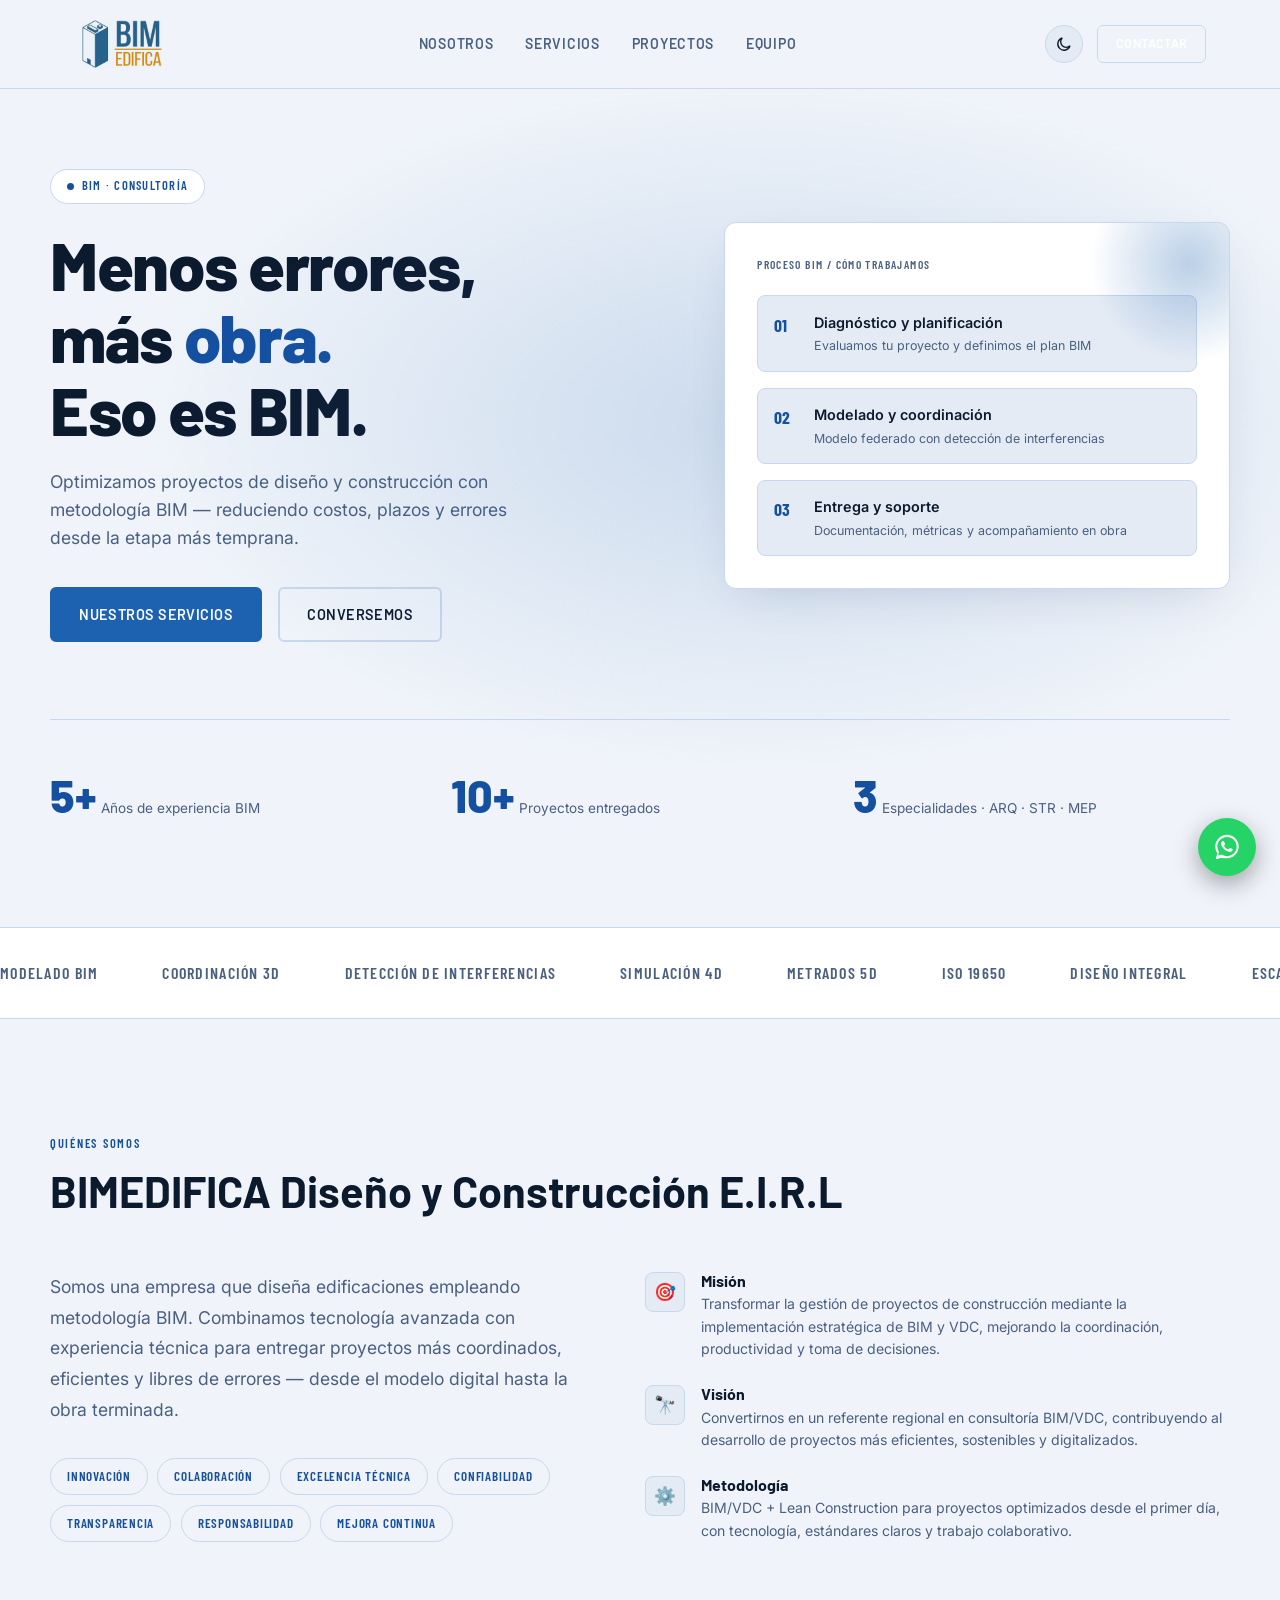
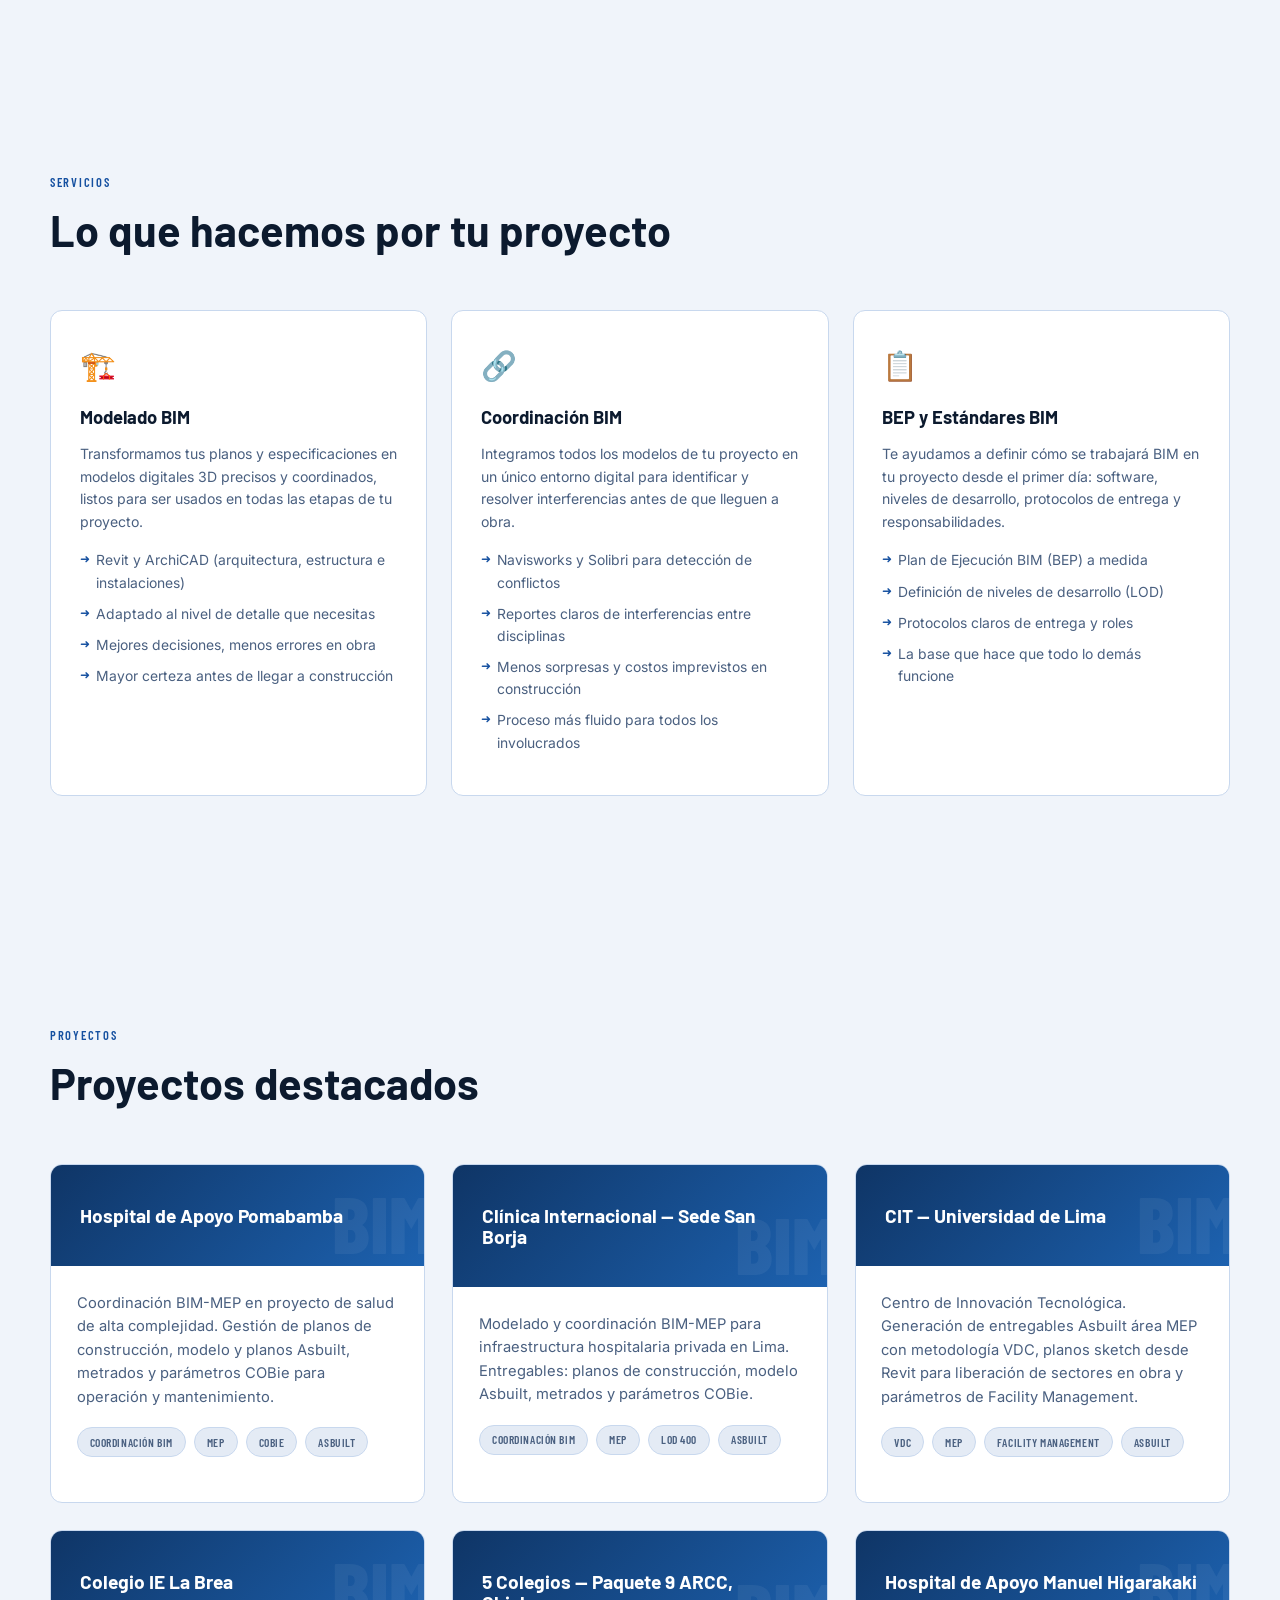
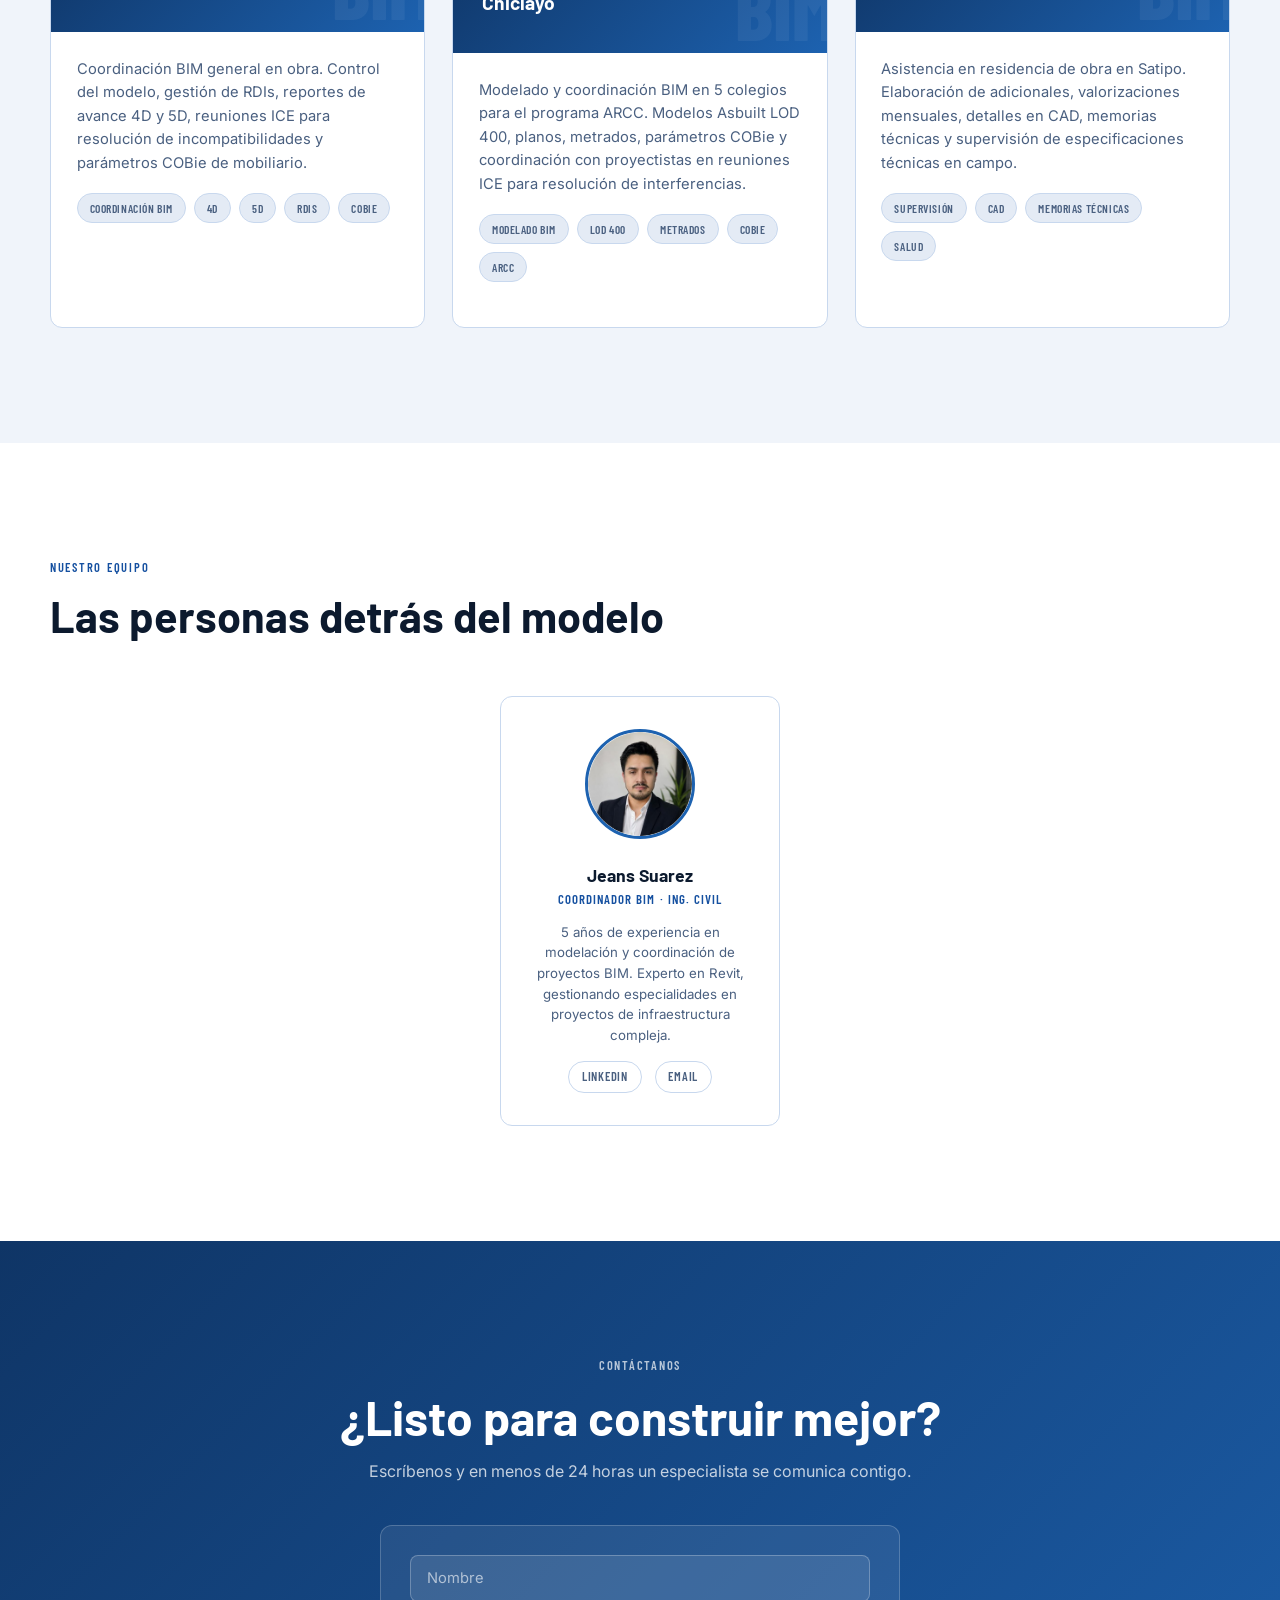
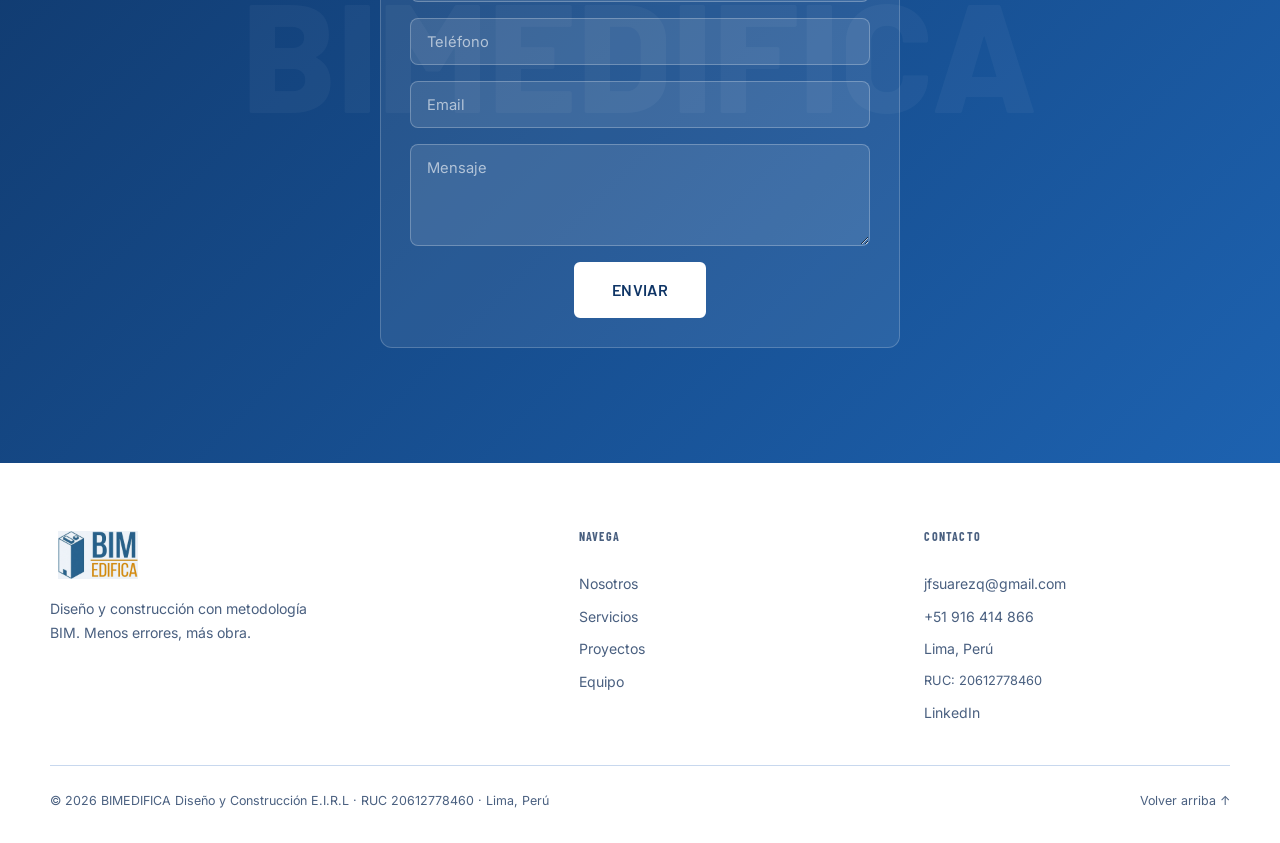
==== index.html @ 24ff5762 "Agregar favicon usando el logo de BIMEDIFICA" ====
<!DOCTYPE html>
<html lang="es" data-theme="dark">
<head>
<meta charset="UTF-8">
<meta name="viewport" content="width=device-width, initial-scale=1.0">
<title>BIMEDIFICA</title>
<meta name="description" content="Menos errores, más obra. Eso es BIM. Consultoría y construcción con metodología BIM en Perú.">
<link rel="icon" type="image/png" href="images/img1.png"><link rel="preconnect" href="https://fonts.googleapis.com">
<link rel="preconnect" href="https://fonts.gstatic.com" crossorigin>
<link href="https://fonts.googleapis.com/css2?family=Barlow:wght@400;500;600;700;800&family=Barlow+Condensed:wght@400;600;700&family=Inter:wght@400;500&display=swap" rel="stylesheet">
<link rel="stylesheet" href="css/styles.css">
</head>
<body>

<!-- NAV -->
<header class="nav" id="top">
  <div class="nav__inner">
    <a href="#top" class="nav__logo">
      <img class="logo-dark"  src="images/img1.png"  alt="BIMEDIFICA">
      <img class="logo-light" src="images/img2.png" alt="BIMEDIFICA">
    </a>
    <nav class="nav__links" id="navLinks">
      <a href="#sobre-nosotros">Nosotros</a>
      <a href="#servicios">Servicios</a>
      <a href="#proyectos">Proyectos</a>
      <a href="#equipo">Equipo</a>
    </nav>
    <div class="nav__actions">
      <button class="theme-toggle" id="themeToggle" aria-label="Cambiar tema">
        <svg class="icon icon-sun" viewBox="0 0 24 24" fill="none" stroke="currentColor" stroke-width="1.8"><circle cx="12" cy="12" r="4.2"/><path d="M12 2.5v2.4M12 19.1v2.4M4.2 4.2l1.7 1.7M18.1 18.1l1.7 1.7M2.5 12h2.4M19.1 12h2.4M4.2 19.8l1.7-1.7M18.1 5.9l1.7-1.7"/></svg>
        <svg class="icon icon-moon" viewBox="0 0 24 24" fill="none" stroke="currentColor" stroke-width="1.8"><path d="M20 14.3A8.3 8.3 0 1 1 9.7 4a6.6 6.6 0 0 0 10.3 10.3Z"/></svg>
      </button>
      <a href="#contacto" class="btn btn--primary btn--small">Contactar</a>
      <button class="nav__burger" id="navBurger" aria-label="Abrir menú" aria-expanded="false">
        <span></span><span></span><span></span>
      </button>
    </div>
  </div>
</header>

<main>

<!-- HERO -->
<section class="hero">
  <div class="hero__inner">
    <div class="hero__text">
      <div class="hero__badge">BIM · Consultoría</div>
      <h1 class="hero__headline">Menos errores,<br>más <em>obra.</em><br>Eso es BIM.</h1>
      <p class="hero__sub">Optimizamos proyectos de diseño y construcción con metodología BIM — reduciendo costos, plazos y errores desde la etapa más temprana.</p>
      <div class="hero__cta">
        <a href="#servicios" class="btn btn--primary">Nuestros servicios</a>
        <a href="#contacto" class="btn btn--ghost">Conversemos</a>
      </div>
    </div>

    <div class="hero__card">
      <p class="hero__card-label">Proceso BIM / Cómo trabajamos</p>
      <div class="bim-steps">
        <div class="bim-step">
          <span class="bim-step__num">01</span>
          <div class="bim-step__text">
            <h4>Diagnóstico y planificación</h4>
            <p>Evaluamos tu proyecto y definimos el plan BIM</p>
          </div>
        </div>
        <div class="bim-step">
          <span class="bim-step__num">02</span>
          <div class="bim-step__text">
            <h4>Modelado y coordinación</h4>
            <p>Modelo federado con detección de interferencias</p>
          </div>
        </div>
        <div class="bim-step">
          <span class="bim-step__num">03</span>
          <div class="bim-step__text">
            <h4>Entrega y soporte</h4>
            <p>Documentación, métricas y acompañamiento en obra</p>
          </div>
        </div>
      </div>
    </div>
  </div>

  <!-- STATS — EDITA con datos reales (7a, 7b, 7c) -->
  <div class="stats">
    <div class="stat">
      <span class="stat__num">5+</span>
      <span class="stat__label">Años de experiencia BIM</span>
    </div>
    <div class="stat">
      <span class="stat__num">10+</span>
      <span class="stat__label">Proyectos entregados</span>
    </div>
    <div class="stat">
      <span class="stat__num">3</span>
      <span class="stat__label">Especialidades · ARQ · STR · MEP</span>
    </div>
  </div>
</section>

<!-- STRIP -->
<div class="strip">
  <div class="strip__row">
    <span>Modelado BIM</span><span>Coordinación 3D</span><span>Detección de Interferencias</span>
    <span>Simulación 4D</span><span>Metrados 5D</span><span>ISO 19650</span>
    <span>Diseño Integral</span><span>Escaneo Láser</span>
    <span>Modelado BIM</span><span>Coordinación 3D</span><span>Detección de Interferencias</span>
    <span>Simulación 4D</span><span>Metrados 5D</span><span>ISO 19650</span>
    <span>Diseño Integral</span><span>Escaneo Láser</span>
  </div>
</div>

<!-- SOBRE NOSOTROS -->
<section class="about" id="sobre-nosotros">
  <div class="section-head" style="max-width:var(--container);margin-inline:auto;">
    <p class="eyebrow">Quiénes somos</p>
    <!-- EDITA con 1d, 1e, 1f, 1g cuando los tengas -->
    <h2>BIMEDIFICA Diseño y Construcción E.I.R.L</h2>
  </div>
  <div class="about__grid">
    <div>
      <p class="about__bio">
        Somos una empresa que diseña edificaciones empleando metodología BIM. Combinamos
        tecnología avanzada con experiencia técnica para entregar proyectos más coordinados,
        eficientes y libres de errores — desde el modelo digital hasta la obra terminada.
      </p>
      <div class="about__values">
        <span class="value-pill">Innovación</span>
        <span class="value-pill">Colaboración</span>
        <span class="value-pill">Excelencia técnica</span>
        <span class="value-pill">Confiabilidad</span>
        <span class="value-pill">Transparencia</span>
        <span class="value-pill">Responsabilidad</span>
        <span class="value-pill">Mejora continua</span>
      </div>
    </div>
    <div class="about__pillars">
      <div class="pillar">
        <span class="pillar__icon">🎯</span>
        <div>
          <h3>Misión</h3>
          <p>Transformar la gestión de proyectos de construcción mediante la implementación estratégica de BIM y VDC, mejorando la coordinación, productividad y toma de decisiones.</p>
        </div>
      </div>
      <div class="pillar">
        <span class="pillar__icon">🔭</span>
        <div>
          <h3>Visión</h3>
          <p>Convertirnos en un referente regional en consultoría BIM/VDC, contribuyendo al desarrollo de proyectos más eficientes, sostenibles y digitalizados.</p>
        </div>
      </div>
      <div class="pillar">
        <span class="pillar__icon">⚙️</span>
        <div>
          <h3>Metodología</h3>
          <p>BIM/VDC + Lean Construction para proyectos optimizados desde el primer día, con tecnología, estándares claros y trabajo colaborativo.</p>
        </div>
      </div>
    </div>
  </div>
</section>

<!-- SERVICIOS -->
<section class="services" id="servicios">
  <div class="section-head" style="max-width:var(--container);margin-inline:auto;">
    <p class="eyebrow">Servicios</p>
    <h2>Lo que hacemos por tu proyecto</h2>
  </div>
  <div class="services__grid">
    <article class="service-card">
      <span class="service-card__icon">🏗️</span>
      <h3>Modelado BIM</h3>
      <p style="font-size:.88rem;color:var(--text-muted);margin-bottom:1rem;">Transformamos tus planos y especificaciones en modelos digitales 3D precisos y coordinados, listos para ser usados en todas las etapas de tu proyecto.</p>
      <ul>
        <li>Revit y ArchiCAD (arquitectura, estructura e instalaciones)</li>
        <li>Adaptado al nivel de detalle que necesitas</li>
        <li>Mejores decisiones, menos errores en obra</li>
        <li>Mayor certeza antes de llegar a construcción</li>
      </ul>
    </article>
    <article class="service-card">
      <span class="service-card__icon">🔗</span>
      <h3>Coordinación BIM</h3>
      <p style="font-size:.88rem;color:var(--text-muted);margin-bottom:1rem;">Integramos todos los modelos de tu proyecto en un único entorno digital para identificar y resolver interferencias antes de que lleguen a obra.</p>
      <ul>
        <li>Navisworks y Solibri para detección de conflictos</li>
        <li>Reportes claros de interferencias entre disciplinas</li>
        <li>Menos sorpresas y costos imprevistos en construcción</li>
        <li>Proceso más fluido para todos los involucrados</li>
      </ul>
    </article>
    <article class="service-card">
      <span class="service-card__icon">📋</span>
      <h3>BEP y Estándares BIM</h3>
      <p style="font-size:.88rem;color:var(--text-muted);margin-bottom:1rem;">Te ayudamos a definir cómo se trabajará BIM en tu proyecto desde el primer día: software, niveles de desarrollo, protocolos de entrega y responsabilidades.</p>
      <ul>
        <li>Plan de Ejecución BIM (BEP) a medida</li>
        <li>Definición de niveles de desarrollo (LOD)</li>
        <li>Protocolos claros de entrega y roles</li>
        <li>La base que hace que todo lo demás funcione</li>
      </ul>
    </article>
  </div>
</section>

<!-- PROYECTOS -->
<section class="projects" id="proyectos">
  <div class="section-head" style="max-width:var(--container);margin-inline:auto;">
    <p class="eyebrow">Proyectos</p>
    <h2>Proyectos destacados</h2>
  </div>
  <div class="projects__grid">

    <article class="project-card">
      <div class="project-card__header">
        <h3>Hospital de Apoyo Pomabamba</h3>
      </div>
      <div class="project-card__body">
        <p>Coordinación BIM-MEP en proyecto de salud de alta complejidad. Gestión de planos de construcción, modelo y planos Asbuilt, metrados y parámetros COBie para operación y mantenimiento.</p>
        <div class="tags"><span>Coordinación BIM</span><span>MEP</span><span>COBie</span><span>Asbuilt</span></div>
      </div>
    </article>

    <article class="project-card">
      <div class="project-card__header">
        <h3>Clínica Internacional — Sede San Borja</h3>
      </div>
      <div class="project-card__body">
        <p>Modelado y coordinación BIM-MEP para infraestructura hospitalaria privada en Lima. Entregables: planos de construcción, modelo Asbuilt, metrados y parámetros COBie.</p>
        <div class="tags"><span>Coordinación BIM</span><span>MEP</span><span>LOD 400</span><span>Asbuilt</span></div>
      </div>
    </article>

    <article class="project-card">
      <div class="project-card__header">
        <h3>CIT — Universidad de Lima</h3>
      </div>
      <div class="project-card__body">
        <p>Centro de Innovación Tecnológica. Generación de entregables Asbuilt área MEP con metodología VDC, planos sketch desde Revit para liberación de sectores en obra y parámetros de Facility Management.</p>
        <div class="tags"><span>VDC</span><span>MEP</span><span>Facility Management</span><span>Asbuilt</span></div>
      </div>
    </article>

    <article class="project-card">
      <div class="project-card__header">
        <h3>Colegio IE La Brea</h3>
      </div>
      <div class="project-card__body">
        <p>Coordinación BIM general en obra. Control del modelo, gestión de RDIs, reportes de avance 4D y 5D, reuniones ICE para resolución de incompatibilidades y parámetros COBie de mobiliario.</p>
        <div class="tags"><span>Coordinación BIM</span><span>4D</span><span>5D</span><span>RDIs</span><span>COBie</span></div>
      </div>
    </article>

    <article class="project-card">
      <div class="project-card__header">
        <h3>5 Colegios — Paquete 9 ARCC, Chiclayo</h3>
      </div>
      <div class="project-card__body">
        <p>Modelado y coordinación BIM en 5 colegios para el programa ARCC. Modelos Asbuilt LOD 400, planos, metrados, parámetros COBie y coordinación con proyectistas en reuniones ICE para resolución de interferencias.</p>
        <div class="tags"><span>Modelado BIM</span><span>LOD 400</span><span>Metrados</span><span>COBie</span><span>ARCC</span></div>
      </div>
    </article>

    <article class="project-card">
      <div class="project-card__header">
        <h3>Hospital de Apoyo Manuel Higarakaki</h3>
      </div>
      <div class="project-card__body">
        <p>Asistencia en residencia de obra en Satipo. Elaboración de adicionales, valorizaciones mensuales, detalles en CAD, memorias técnicas y supervisión de especificaciones técnicas en campo.</p>
        <div class="tags"><span>Supervisión</span><span>CAD</span><span>Memorias Técnicas</span><span>Salud</span></div>
      </div>
    </article>

  </div>
</section>


<!-- EQUIPO -->
<section class="team" id="equipo" style="background:var(--surface);">
  <div class="section-head" style="max-width:var(--container);margin-inline:auto;">
    <p class="eyebrow">Nuestro Equipo</p>
    <h2>Las personas detrás del modelo</h2>
  </div>
  <div class="team__grid">
    <div class="team-card">
      <img class="team-card__photo" src="images/img3.png" alt="Jeans Suarez">
      <h3>Jeans Suarez</h3>
      <p class="team-card__role">Coordinador BIM · Ing. Civil</p>
      <p class="team-card__bio">5 años de experiencia en modelación y coordinación de proyectos BIM. Experto en Revit, gestionando especialidades en proyectos de infraestructura compleja.</p>
      <div class="team-card__links">
        <a href="https://www.linkedin.com/in/jeans-suarez/" target="_blank" rel="noopener">LinkedIn</a>
        <a href="mailto:jfsuarezq@gmail.com">Email</a>
      </div>
    </div>
  </div>
</section>



<!-- CTA / CONTACTO -->
<section class="cta" id="contacto">
  <div class="cta__inner">
    <p class="eyebrow" style="color:rgba(255,255,255,.7)">Contáctanos</p>
    <h2>¿Listo para construir mejor?</h2>
    <p class="cta__text">Escríbenos y en menos de 24 horas un especialista se comunica contigo.</p>
    <div class="cta__grid">
      <form class="cta__form" action="https://formsubmit.co/jfsuarezq@gmail.com" method="POST">
        <input type="hidden" name="_subject" value="Nuevo contacto desde BIMEDIFICA">
        <input type="hidden" name="_template" value="table">
        <input type="hidden" name="_captcha" value="false">
        <input type="text" name="Nombre" placeholder="Nombre" required>
        <input type="tel" name="Teléfono" placeholder="Teléfono" required>
        <input type="email" name="Email" placeholder="Email" required>
        <textarea name="Mensaje" placeholder="Mensaje" rows="4" required></textarea>
        <button type="submit" class="btn btn--primary btn--lg">Enviar</button>
      </form>
    </div>
  </div>
</section>

</main>

<!-- FOOTER -->
<footer class="footer">
  <div class="footer__inner">
    <div class="footer__brand">
      <img class="logo-dark"  src="images/img1.png"  alt="BIMEDIFICA">
      <img class="logo-light" src="images/img2.png" alt="BIMEDIFICA">
      <p>Diseño y construcción con metodología BIM. Menos errores, más obra.</p>
    </div>
    <div class="footer__col">
      <h4>Navega</h4>
      <a href="#sobre-nosotros">Nosotros</a>
      <a href="#servicios">Servicios</a>
      <a href="#proyectos">Proyectos</a>
      <a href="#equipo">Equipo</a>
    </div>
    <div class="footer__col">
      <h4>Contacto</h4>
      <a href="mailto:jfsuarezq@gmail.com">jfsuarezq@gmail.com</a>
      <a href="tel:+51916414866">+51 916 414 866</a>
      <a href="#">Lima, Perú</a>
      <span style="color:var(--text-muted);font-size:.8rem;">RUC: 20612778460</span>
      <a href="https://www.linkedin.com/in/jeans-suarez/" target="_blank" rel="noopener">LinkedIn</a>
    </div>
  </div>
  <div class="footer__bottom">
    <span>© <span id="year"></span> BIMEDIFICA Diseño y Construcción E.I.R.L · RUC 20612778460 · Lima, Perú</span>
    <a href="#top">Volver arriba ↑</a>
  </div>
</footer>

<a href="https://wa.me/51916414866?text=Hola%2C%20quiero%20más%20información%20sobre%20BIMEDIFICA" class="whatsapp-float" target="_blank" rel="noopener" aria-label="Contactar por WhatsApp">
  <svg viewBox="0 0 32 32" aria-hidden="true"><path d="M16.001 3C9.097 3 3.5 8.597 3.5 15.5c0 2.62.79 5.058 2.144 7.09L4 29l6.59-1.605A12.43 12.43 0 0 0 16.001 28C22.904 28 28.5 22.403 28.5 15.5S22.904 3 16.001 3zm0 22.74a10.2 10.2 0 0 1-5.21-1.43l-.373-.222-3.91.953.96-3.81-.243-.39a10.21 10.21 0 0 1-1.555-5.34c0-5.652 4.598-10.25 10.331-10.25 5.733 0 10.33 4.598 10.33 10.25 0 5.652-4.597 10.24-10.33 10.24zm5.66-7.67c-.31-.155-1.832-.903-2.116-1.006-.284-.103-.49-.155-.696.155-.207.31-.8 1.006-.98 1.213-.18.207-.36.232-.667.078-.31-.155-1.31-.483-2.49-1.538-.92-.82-1.54-1.834-1.72-2.144-.18-.31-.02-.477.135-.632.155-.155.31-.36.464-.541.155-.18.207-.31.31-.516.103-.207.052-.387-.026-.542-.078-.155-.7-1.687-.96-2.31-.258-.62-.52-.535-.696-.545l-.594-.01c-.207 0-.542.078-.825.387-.284.31-1.084 1.06-1.084 2.583 0 1.524 1.11 2.997 1.265 3.203.155.207 2.13 3.255 5.16 4.434 3.03 1.18 3.03.787 3.578.74.542-.052 1.832-.748 2.09-1.47.258-.722.258-1.34.18-1.47-.078-.13-.284-.207-.594-.362z"/></svg>
</a>

<script src="js/main.js"></script>
</body>
</html>
---- css/styles.css ----
:root {
  --blue: #1D62B0;
  --blue-dark: #0F3566;
  --blue-light: #4A9FE8;
  --blue-pale: #D6E8F9;
  --bg: #0C1220;
  --surface: #111927;
  --surface-2: #172236;
  --border: #1E2F4A;
  --text: #EDF2F8;
  --text-muted: #7A95B4;
  --accent: #1D62B0;
  --accent-bright: #4A9FE8;
  --accent-ink: #EDF2F8;
  --shadow: 0 20px 60px -20px rgba(0,0,0,0.6);
  --font-head: 'Barlow', sans-serif;
  --font-cond: 'Barlow Condensed', sans-serif;
  --font-body: 'Inter', sans-serif;
  --container: 1180px;
  --radius: 12px;
}
[data-theme="light"] {
  --bg: #F0F4FA;
  --surface: #FFFFFF;
  --surface-2: #E4EBF5;
  --border: #C8D8EE;
  --text: #0C1A2E;
  --text-muted: #4A6080;
  --accent: #1D62B0;
  --accent-bright: #1550A0;
  --accent-ink: #FFFFFF;
  --shadow: 0 16px 48px -20px rgba(13,38,80,0.18);
}
*{box-sizing:border-box;margin:0;padding:0;}
html{scroll-behavior:smooth;}
@media(prefers-reduced-motion:reduce){html{scroll-behavior:auto;}*{animation-duration:.001ms!important;transition-duration:.001ms!important;}}
body{background:var(--bg);color:var(--text);font-family:var(--font-body);font-size:16px;line-height:1.6;-webkit-font-smoothing:antialiased;transition:background .3s,color .3s;overflow-x:hidden;}
a{color:inherit;text-decoration:none;}ul{list-style:none;}
::selection{background:var(--blue);color:#fff;}
:focus-visible{outline:2px solid var(--accent-bright);outline-offset:3px;}
.eyebrow{font-family:var(--font-cond);font-size:.78rem;letter-spacing:.14em;text-transform:uppercase;color:var(--accent-bright);margin-bottom:.9rem;font-weight:600;}
h1,h2,h3{font-family:var(--font-head);font-weight:700;line-height:1.1;}
section{padding:clamp(4rem,9vw,7.5rem) 1.5rem;}
.section-head{max-width:660px;margin-bottom:3.5rem;}
.section-head h2{font-size:clamp(1.8rem,3.4vw,2.7rem);}
/* BUTTONS */
.btn{display:inline-flex;align-items:center;gap:.5rem;padding:.85rem 1.7rem;border-radius:6px;font-family:var(--font-head);font-size:.9rem;font-weight:600;letter-spacing:.03em;border:2px solid transparent;cursor:pointer;transition:transform .2s,background .2s,border-color .2s;white-space:nowrap;text-transform:uppercase;}
.btn:hover{transform:translateY(-2px);}
.btn--primary{background:var(--accent);color:#fff;border-color:var(--accent);}
.btn--primary:hover{background:var(--blue-dark);border-color:var(--blue-dark);}
.btn--ghost{border-color:var(--border);color:var(--text);}
.btn--ghost:hover{border-color:var(--accent-bright);color:var(--accent-bright);}
.btn--small{padding:.5rem 1.1rem;font-size:.78rem;background:transparent;border:1.5px solid var(--border);}
.btn--small:hover{border-color:var(--accent-bright);color:var(--accent-bright);}
.btn--lg{padding:1.05rem 2.2rem;font-size:1rem;}
/* NAV */
.nav{position:sticky;top:0;z-index:100;background:color-mix(in srgb,var(--bg) 88%,transparent);backdrop-filter:blur(12px);border-bottom:1px solid var(--border);}
.nav__inner{max-width:var(--container);margin-inline:auto;padding:1rem 1.5rem;display:flex;align-items:center;justify-content:space-between;gap:1.5rem;}

.nav__links{display:flex;gap:2rem;}
.nav__links a{font-family:var(--font-head);font-size:.88rem;font-weight:600;color:var(--text-muted);text-transform:uppercase;letter-spacing:.05em;transition:color .2s;}
.nav__links a:hover{color:var(--accent-bright);}
.nav__actions{display:flex;align-items:center;gap:.9rem;}
.theme-toggle{width:38px;height:38px;border-radius:50%;border:1.5px solid var(--border);background:var(--surface-2);display:grid;place-items:center;cursor:pointer;color:var(--text);position:relative;}
.theme-toggle .icon{width:18px;height:18px;position:absolute;transition:opacity .2s,transform .3s;}
.theme-toggle .icon-moon{opacity:0;transform:scale(.6) rotate(-40deg);}
.theme-toggle .icon-sun{opacity:1;transform:scale(1) rotate(0);}
[data-theme="light"] .theme-toggle .icon-sun{opacity:0;transform:scale(.6) rotate(40deg);}
[data-theme="light"] .theme-toggle .icon-moon{opacity:1;transform:scale(1) rotate(0);}
.nav__burger{display:none;flex-direction:column;gap:4px;width:24px;background:none;border:none;cursor:pointer;}
.nav__burger span{height:2px;background:var(--text);border-radius:2px;}
@media(max-width:900px){
  .nav__links{position:absolute;top:100%;left:0;right:0;flex-direction:column;gap:0;background:var(--bg);border-bottom:1px solid var(--border);max-height:0;overflow:hidden;transition:max-height .3s;}
  .nav__links.is-open{max-height:280px;}
  .nav__links a{padding:1rem 1.5rem;border-top:1px solid var(--border);}
  .nav__burger{display:flex;}
}
/* HERO */
.hero{padding-top:clamp(2.5rem,7vw,5rem);padding-bottom:clamp(3rem,8vw,6rem);position:relative;overflow:hidden;}
.hero::before{content:'';position:absolute;inset:0;background:radial-gradient(ellipse 70% 60% at 60% 40%,rgba(29,98,176,.18) 0%,transparent 70%);pointer-events:none;}
.hero__inner{max-width:var(--container);margin-inline:auto;display:grid;grid-template-columns:1.1fr 0.9fr;gap:3.5rem;align-items:center;}
.hero__badge{display:inline-flex;align-items:center;gap:.5rem;padding:.4rem 1rem;border:1.5px solid var(--border);border-radius:999px;font-family:var(--font-cond);font-size:.78rem;font-weight:600;letter-spacing:.1em;text-transform:uppercase;color:var(--accent-bright);background:var(--surface);margin-bottom:1.5rem;}
.hero__badge::before{content:'';width:7px;height:7px;border-radius:50%;background:var(--accent-bright);animation:pulse 2s infinite;}
@keyframes pulse{0%,100%{opacity:1;transform:scale(1);}50%{opacity:.5;transform:scale(.7);}}
.hero__headline{font-size:clamp(2.4rem,6vw,4.2rem);font-weight:800;letter-spacing:-.02em;line-height:1.08;margin-bottom:1.4rem;}
.hero__headline em{font-style:normal;color:var(--accent-bright);}
.hero__sub{font-size:1.1rem;color:var(--text-muted);max-width:46ch;margin-bottom:2.2rem;}
.hero__cta{display:flex;gap:1rem;flex-wrap:wrap;}
/* Visual card */
.hero__card{background:var(--surface);border:1px solid var(--border);border-radius:var(--radius);padding:2rem;box-shadow:var(--shadow);position:relative;overflow:hidden;}
.hero__card::before{content:'';position:absolute;top:-60px;right:-60px;width:200px;height:200px;border-radius:50%;background:radial-gradient(circle,rgba(29,98,176,.3),transparent 70%);}
.hero__card-label{font-family:var(--font-cond);font-size:.72rem;letter-spacing:.12em;text-transform:uppercase;color:var(--text-muted);font-weight:600;margin-bottom:1.4rem;}
.bim-steps{display:flex;flex-direction:column;gap:1rem;}
.bim-step{display:flex;align-items:flex-start;gap:1rem;padding:.9rem 1rem;border-radius:8px;background:var(--surface-2);border:1px solid var(--border);transition:border-color .25s;}
.bim-step:hover{border-color:var(--accent);}
.bim-step__num{font-family:var(--font-cond);font-size:1.1rem;font-weight:700;color:var(--accent-bright);min-width:24px;}
.bim-step__text h4{font-size:.9rem;font-weight:600;margin-bottom:.15rem;}
.bim-step__text p{font-size:.78rem;color:var(--text-muted);}
/* STATS */
.stats{max-width:var(--container);margin-inline:auto;display:grid;grid-template-columns:repeat(3,1fr);gap:1.5rem;margin-top:clamp(3rem,6vw,5rem);padding-top:2.5rem;border-top:1px solid var(--border);}
.stat__num{font-family:var(--font-head);font-size:clamp(2rem,4vw,2.8rem);font-weight:800;color:var(--accent-bright);}
.stat__label{font-size:.85rem;color:var(--text-muted);}
/* STRIP */
.strip{padding:2rem 0;border-top:1px solid var(--border);border-bottom:1px solid var(--border);overflow:hidden;background:var(--surface);}
.strip__row{display:flex;gap:4rem;width:max-content;animation:scroll-left 24s linear infinite;}
.strip__row span{font-family:var(--font-cond);font-size:1rem;font-weight:600;color:var(--text-muted);text-transform:uppercase;letter-spacing:.08em;white-space:nowrap;}
@keyframes scroll-left{from{transform:translateX(0);}to{transform:translateX(-50%);}}
/* ABOUT */
.about__grid{max-width:var(--container);margin-inline:auto;display:grid;grid-template-columns:1fr 1.1fr;gap:4rem;align-items:start;}
.about__bio{font-size:1.1rem;color:var(--text-muted);line-height:1.75;margin-bottom:2rem;}
.about__values{display:flex;flex-wrap:wrap;gap:.6rem;}
.value-pill{padding:.45rem 1rem;border-radius:999px;border:1.5px solid var(--border);font-family:var(--font-cond);font-size:.82rem;font-weight:600;letter-spacing:.06em;text-transform:uppercase;color:var(--accent-bright);}
.about__pillars{display:flex;flex-direction:column;gap:1.5rem;}
.pillar{display:flex;gap:1rem;align-items:flex-start;}
.pillar__icon{width:40px;height:40px;min-width:40px;border-radius:8px;background:var(--surface-2);border:1px solid var(--border);display:grid;place-items:center;font-size:1.1rem;}
.pillar h3{font-size:1rem;font-weight:700;margin-bottom:.25rem;}
.pillar p{font-size:.88rem;color:var(--text-muted);}
/* SERVICES */
.services__grid{max-width:var(--container);margin-inline:auto;display:grid;grid-template-columns:repeat(auto-fit,minmax(260px,1fr));gap:1.5rem;}
.service-card{background:var(--surface);border:1px solid var(--border);border-radius:var(--radius);padding:2rem 1.8rem;transition:border-color .25s,transform .25s;}
.service-card:hover{border-color:var(--accent);transform:translateY(-4px);}
.service-card__icon{font-size:1.8rem;margin-bottom:1.1rem;display:block;}
.service-card h3{font-size:1.15rem;margin-bottom:1rem;font-weight:700;}
.service-card li{font-size:.87rem;color:var(--text-muted);margin-bottom:.55rem;padding-left:1rem;position:relative;}
.service-card li::before{content:'➜';position:absolute;left:0;color:var(--accent-bright);font-size:.75rem;}
/* PROJECTS */
.projects__grid{max-width:var(--container);margin-inline:auto;display:grid;grid-template-columns:repeat(auto-fit,minmax(300px,1fr));gap:1.7rem;}
.project-card{background:var(--surface);border:1px solid var(--border);border-radius:var(--radius);overflow:hidden;transition:transform .25s;}
.project-card:hover{transform:translateY(-5px);}
.project-card__header{background:linear-gradient(135deg,var(--blue-dark),var(--accent));padding:2.5rem 1.8rem;position:relative;overflow:hidden;}
.project-card__header::after{content:'BIM';position:absolute;right:-10px;bottom:-20px;font-family:var(--font-cond);font-size:5rem;font-weight:800;color:rgba(255,255,255,.06);pointer-events:none;}
.project-card__header h3{color:#fff;font-size:1.2rem;}
.project-card__body{padding:1.6rem;}
.project-card p{color:var(--text-muted);font-size:.92rem;margin-bottom:1.1rem;}
.tags{display:flex;gap:.5rem;flex-wrap:wrap;margin-bottom:1.2rem;}
.tags span{font-family:var(--font-cond);font-size:.72rem;font-weight:600;padding:.3rem .75rem;border-radius:999px;background:var(--surface-2);border:1px solid var(--border);color:var(--text-muted);text-transform:uppercase;letter-spacing:.05em;}
/* TESTIMONIALS */
.testimonials__grid{max-width:var(--container);margin-inline:auto;display:grid;grid-template-columns:repeat(auto-fit,minmax(280px,1fr));gap:1.7rem;}
.testimonial{background:var(--surface);border:1px solid var(--border);border-radius:var(--radius);padding:1.8rem;border-top:3px solid var(--accent);}
.testimonial__quote{font-size:1rem;color:var(--text-muted);line-height:1.65;margin-bottom:1.3rem;font-style:italic;}
.testimonial footer strong{color:var(--text);font-weight:600;}
.testimonial footer span{display:block;font-size:.8rem;color:var(--text-muted);}
/* CTA */
.cta{background:linear-gradient(135deg,var(--blue-dark) 0%,var(--accent) 100%);position:relative;overflow:hidden;}
.cta::before{content:'BIMEDIFICA';position:absolute;left:50%;top:50%;transform:translate(-50%,-50%);font-family:var(--font-head);font-size:clamp(4rem,12vw,10rem);font-weight:800;color:rgba(255,255,255,.04);white-space:nowrap;pointer-events:none;}
.cta__inner{max-width:var(--container);margin-inline:auto;text-align:center;position:relative;}
.cta h2{font-size:clamp(1.8rem,4vw,3rem);color:#fff;margin-bottom:1rem;}
.cta__text{color:rgba(255,255,255,.75);margin-bottom:2.2rem;}
.cta .btn--primary{background:#fff;color:var(--blue-dark);border-color:#fff;}
.cta .btn--primary:hover{background:rgba(255,255,255,.9);}
.cta__grid{display:flex;justify-content:center;margin-top:2.5rem;}
.cta__form{display:flex;flex-direction:column;gap:1rem;width:100%;max-width:520px;background:rgba(255,255,255,.08);border:1px solid rgba(255,255,255,.2);border-radius:var(--radius);padding:1.8rem;text-align:left;}
.cta__form input,.cta__form textarea{width:100%;padding:.85rem 1rem;border-radius:8px;border:1.5px solid rgba(255,255,255,.25);background:rgba(255,255,255,.1);color:#fff;font-family:var(--font-body);font-size:.92rem;resize:vertical;}
.cta__form input::placeholder,.cta__form textarea::placeholder{color:rgba(255,255,255,.6);}
.cta__form input:focus,.cta__form textarea:focus{outline:none;border-color:#fff;}
.cta__form button{align-self:center;}
/* WHATSAPP FLOAT */
.whatsapp-float{position:fixed;bottom:24px;right:24px;width:58px;height:58px;border-radius:50%;background:#25D366;display:grid;place-items:center;box-shadow:0 8px 24px rgba(0,0,0,.35);z-index:200;transition:transform .2s;}
.whatsapp-float:hover{transform:scale(1.08);}
.whatsapp-float svg{width:30px;height:30px;fill:#fff;}
/* FOOTER */
.footer{padding:4rem 1.5rem 2rem;background:var(--surface);}
.footer__inner{max-width:var(--container);margin-inline:auto;display:grid;grid-template-columns:1.6fr 1fr 1fr;gap:2.5rem;padding-bottom:2.5rem;border-bottom:1px solid var(--border);}
.footer__brand p{color:var(--text-muted);font-size:.88rem;margin-top:.9rem;max-width:30ch;line-height:1.65;}

.footer__col h4{font-family:var(--font-cond);font-size:.75rem;font-weight:700;text-transform:uppercase;letter-spacing:.1em;color:var(--text-muted);margin-bottom:1rem;}
.footer__col{display:flex;flex-direction:column;gap:.65rem;}
.footer__col a{font-size:.88rem;color:var(--text-muted);}
.footer__col a:hover{color:var(--accent-bright);}
.footer__bottom{max-width:var(--container);margin-inline:auto;padding-top:1.6rem;display:flex;justify-content:space-between;font-size:.78rem;color:var(--text-muted);flex-wrap:wrap;gap:1rem;}
.footer__bottom a:hover{color:var(--accent-bright);}
/* REVEAL */
.reveal{opacity:0;transform:translateY(20px);transition:opacity .7s ease,transform .7s ease;}
.reveal.is-visible{opacity:1;transform:translateY(0);}
/* RESPONSIVE */
@media(max-width:900px){
  .hero__inner{grid-template-columns:1fr;}
  .about__grid{grid-template-columns:1fr;}
  .footer__inner{grid-template-columns:1fr 1fr;}
  .stats{grid-template-columns:1fr 1fr;}
}
@media(max-width:560px){
  .stats{grid-template-columns:1fr;}
  .footer__inner{grid-template-columns:1fr;}
  .hero__cta{flex-direction:column;align-items:flex-start;}
}

/* TEAM */
.team__grid{max-width:var(--container);margin-inline:auto;display:flex;flex-wrap:wrap;gap:2rem;justify-content:center;}
.team-card{background:var(--surface);border:1px solid var(--border);border-radius:var(--radius);padding:2rem 1.8rem;text-align:center;min-width:220px;max-width:280px;flex:1;transition:border-color .25s,transform .25s;}
.team-card:hover{border-color:var(--accent);transform:translateY(-4px);}
.team-card__photo{width:110px;height:110px;border-radius:50%;overflow:hidden;margin:0 auto 1.2rem;border:3px solid var(--accent);object-fit:cover;}
.team-card h3{font-size:1.1rem;font-weight:700;margin-bottom:.2rem;}
.team-card__role{font-family:var(--font-cond);font-size:.8rem;font-weight:600;text-transform:uppercase;letter-spacing:.08em;color:var(--accent-bright);margin-bottom:.8rem;}
.team-card__bio{font-size:.83rem;color:var(--text-muted);line-height:1.55;margin-bottom:1rem;}
.team-card__links{display:flex;gap:.8rem;justify-content:center;}
.team-card__links a{font-family:var(--font-cond);font-size:.78rem;font-weight:600;text-transform:uppercase;letter-spacing:.06em;color:var(--text-muted);border:1px solid var(--border);padding:.3rem .8rem;border-radius:999px;transition:color .2s,border-color .2s;}
.team-card__links a:hover{color:var(--accent-bright);border-color:var(--accent-bright);}

/* Dual logo theme switching */
.nav__logo img, .footer__brand img {
  height: 56px; width: auto;
  padding: 4px 8px; border-radius: 8px;
}
.logo-light { display: none !important; }
.logo-dark  { display: block !important; }
[data-theme="light"] .logo-light { display: block !important; }
[data-theme="light"] .logo-dark  { display: none !important; }
/* Remove old individual img rules that may conflict */
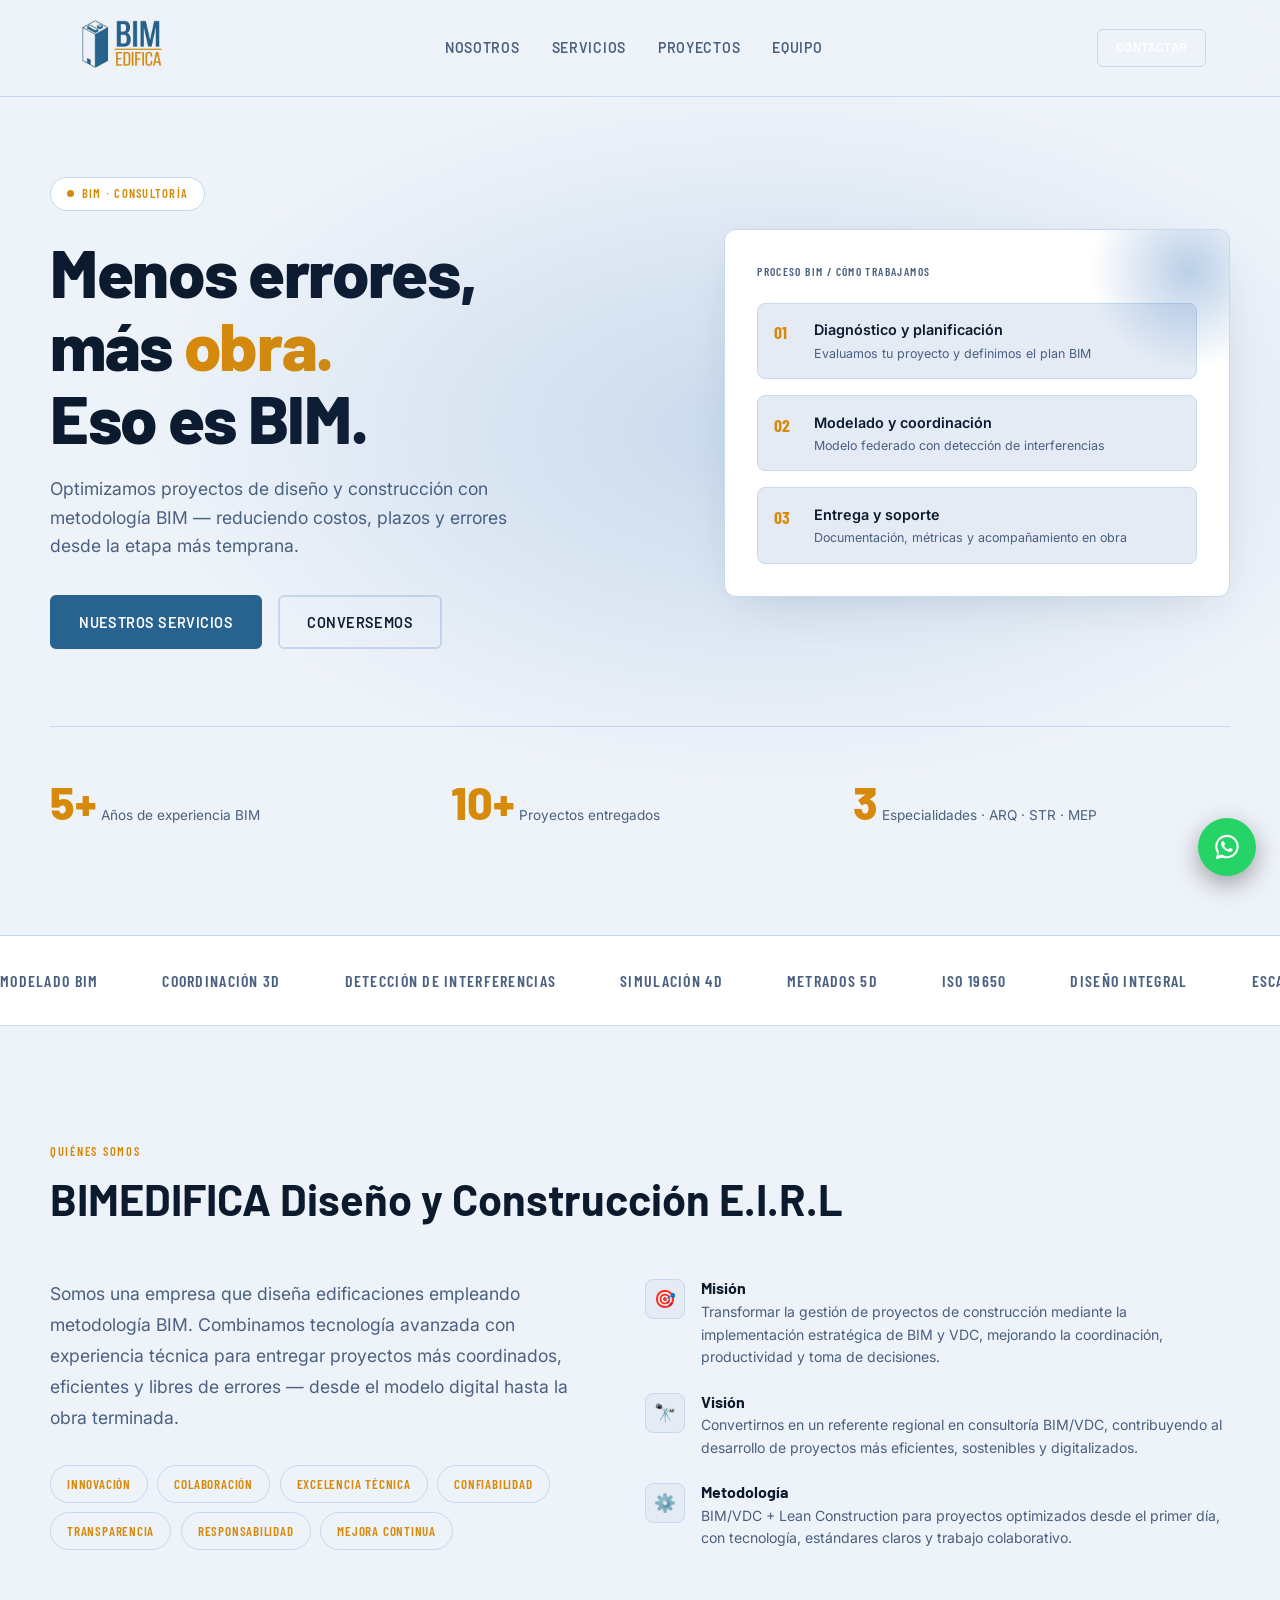
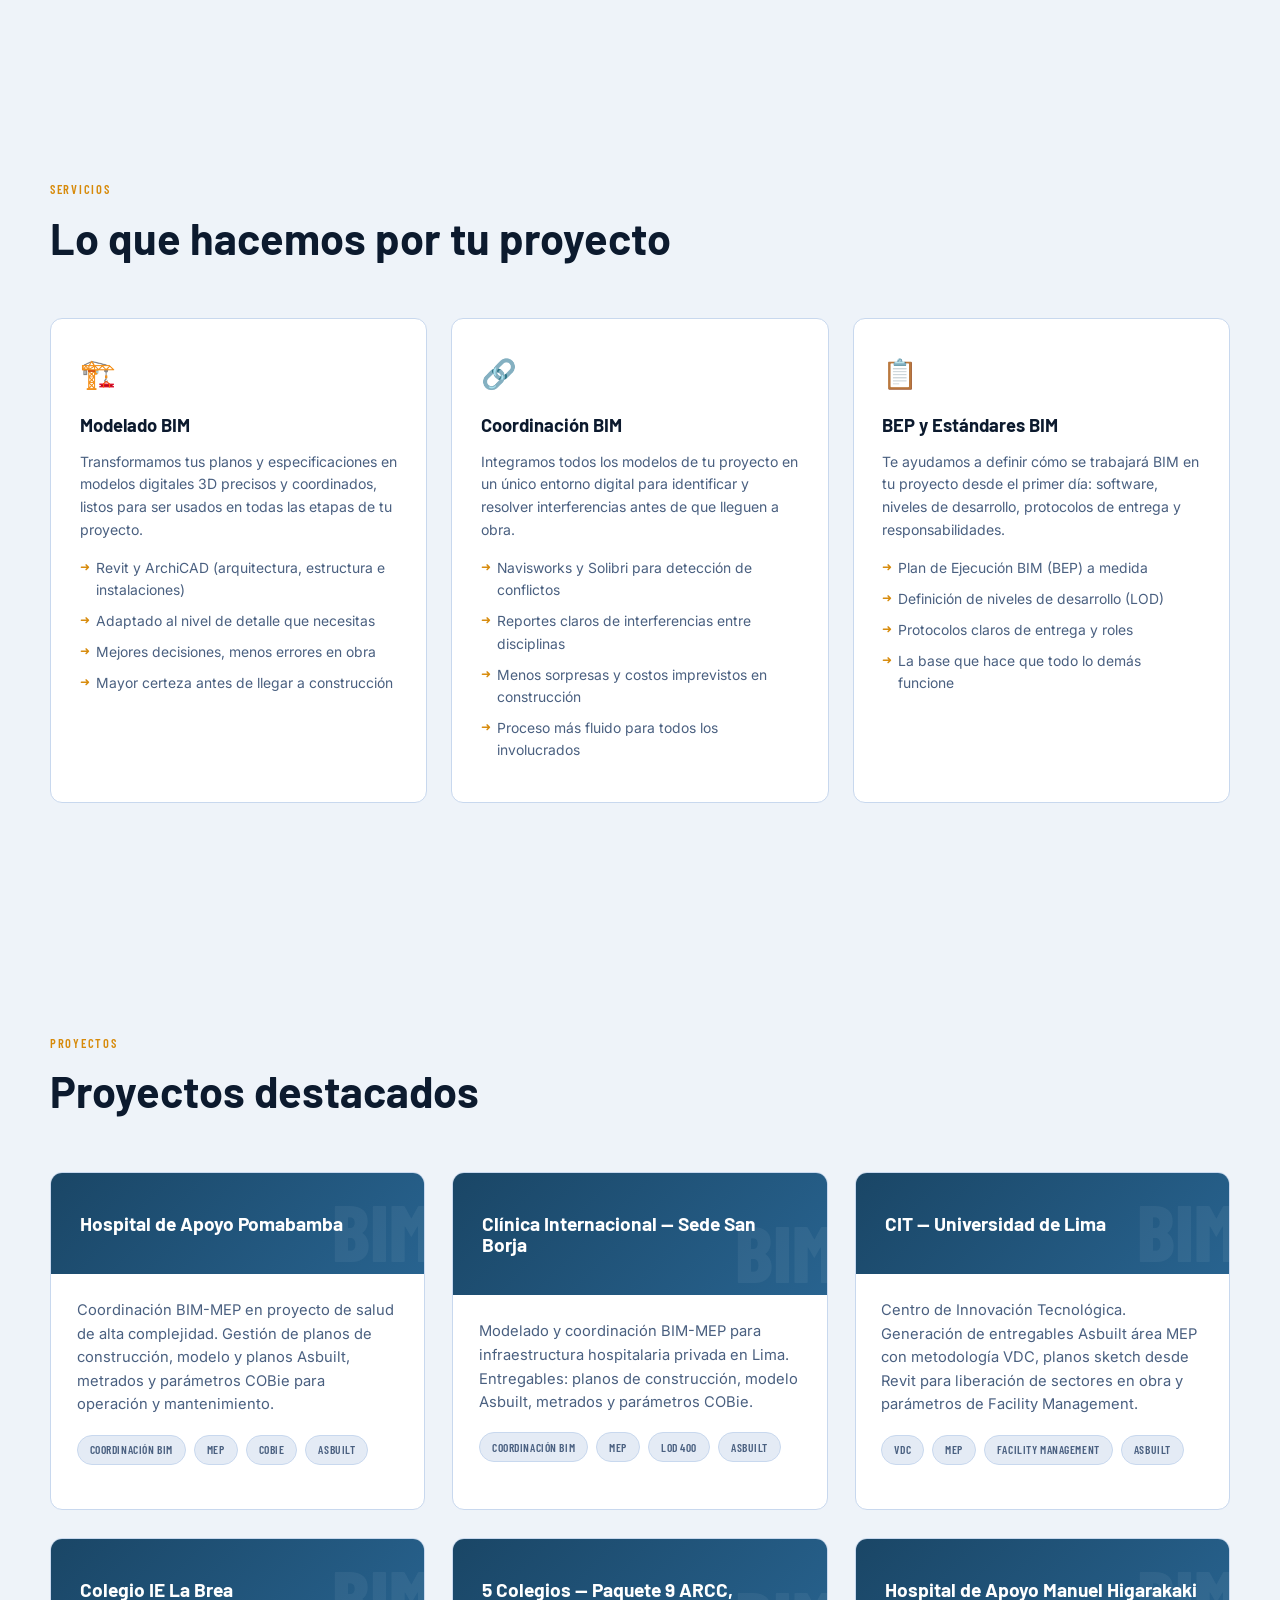
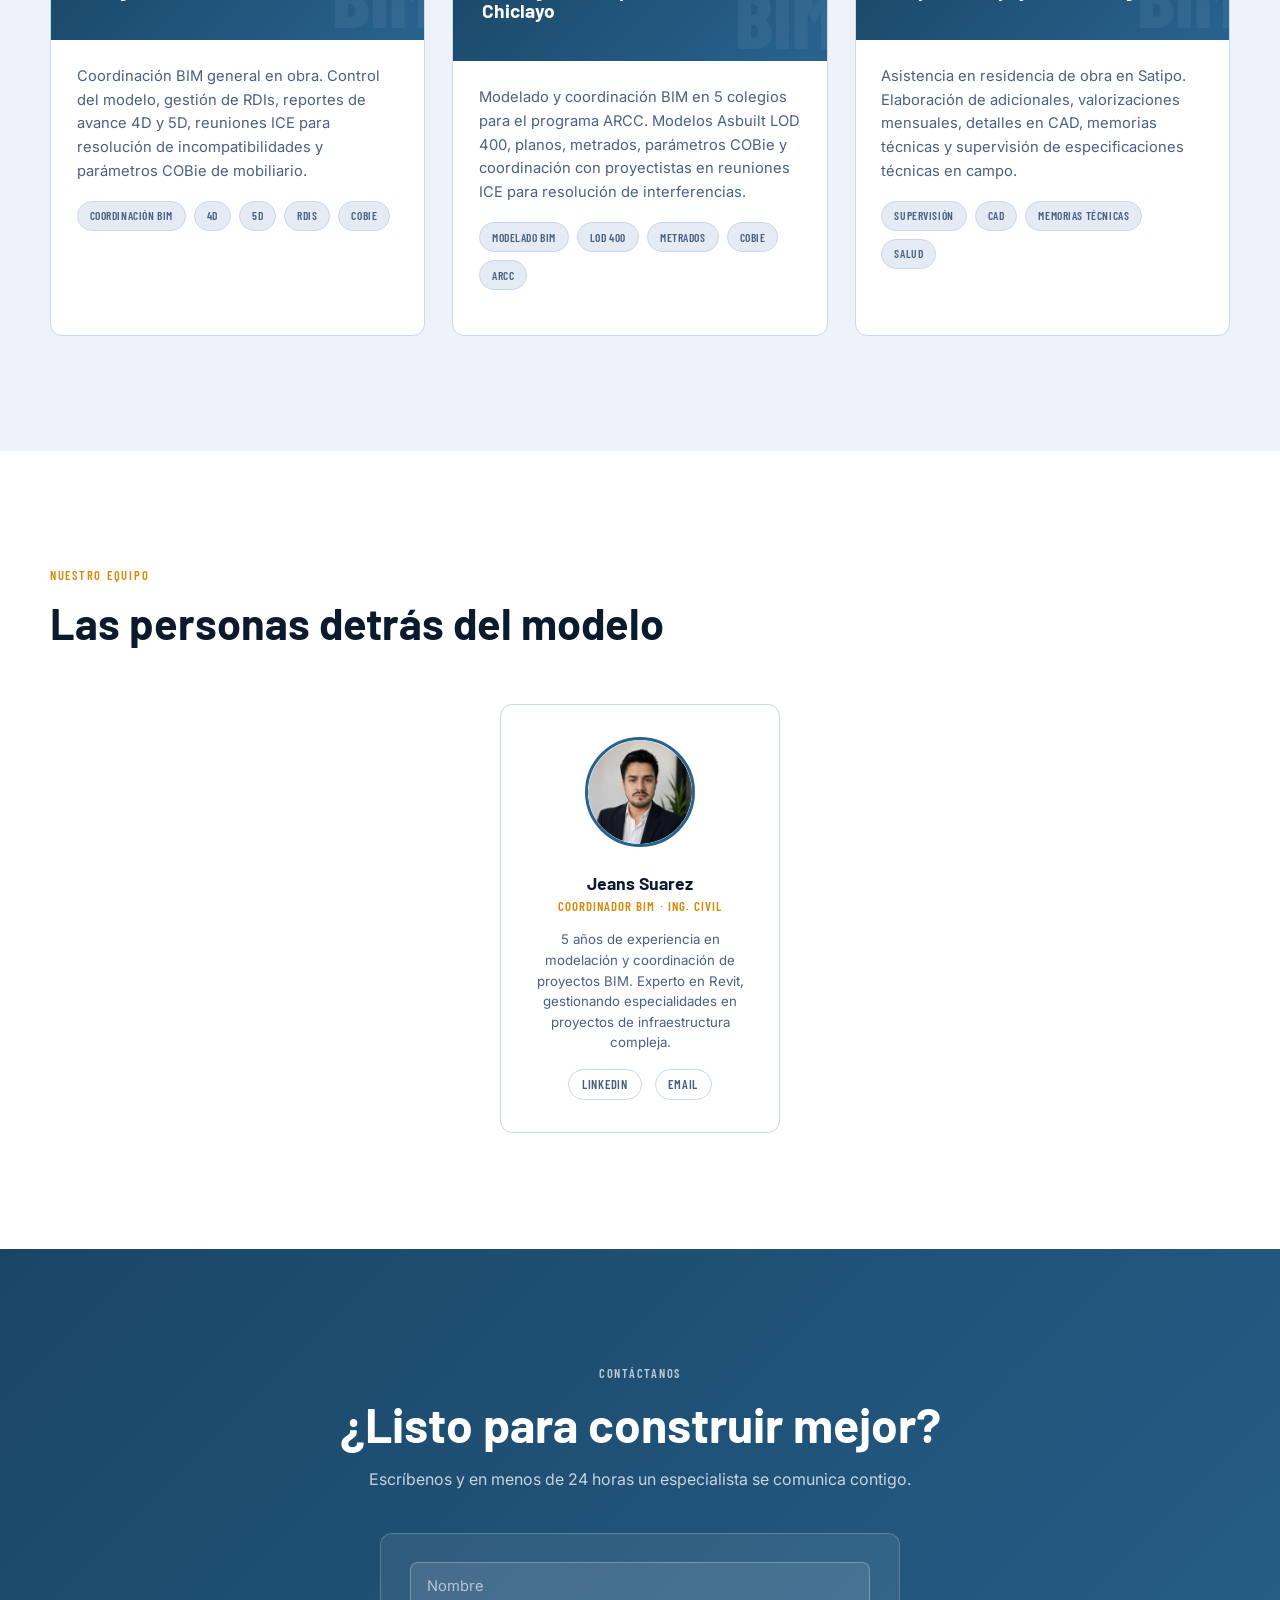
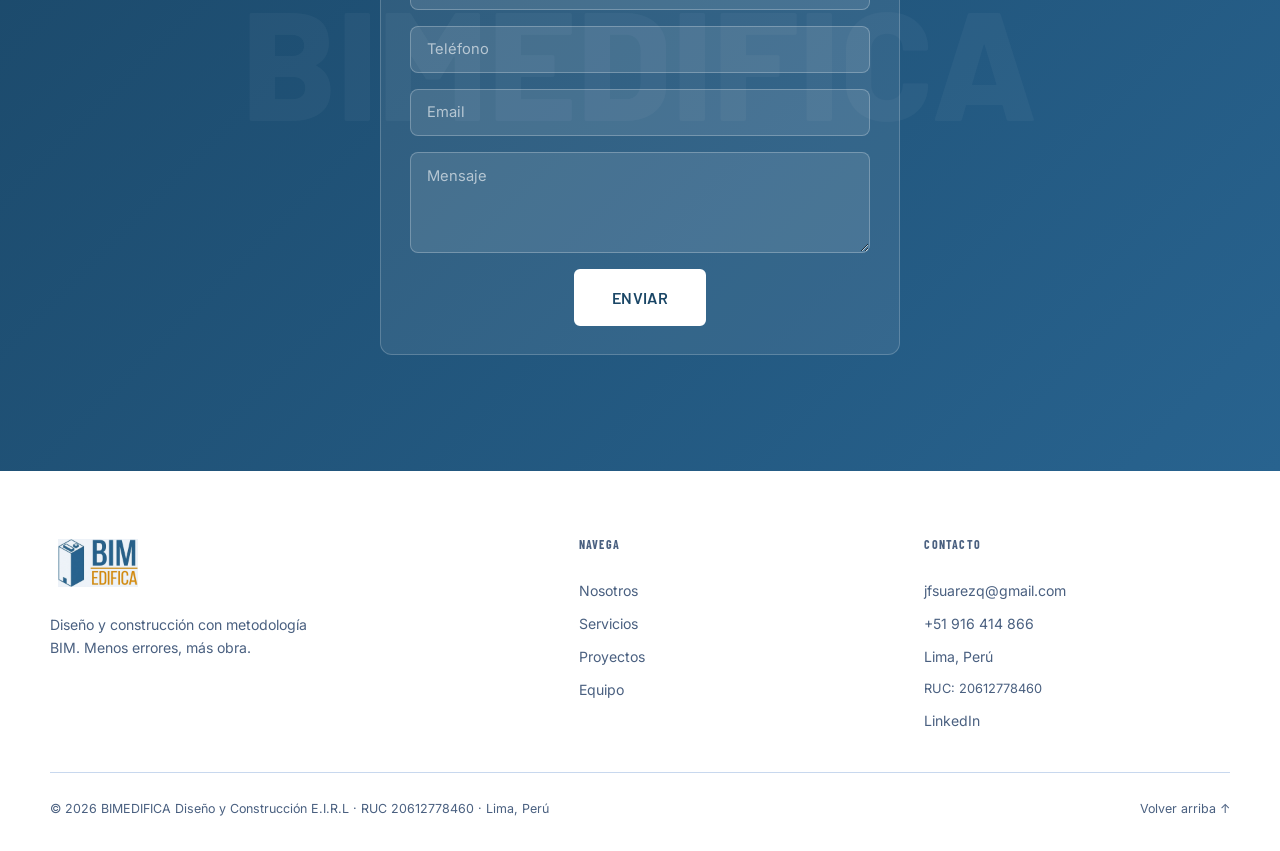
==== commit 5630e6a2: "Eliminar tema oscuro y redefinir paleta con colores del logo Se quita el selector de tema, las varia" ====
--- a/index.html
+++ b/index.html
@@ -1,5 +1,5 @@
 <!DOCTYPE html>
-<html lang="es" data-theme="dark">
+<html lang="es">
 <head>
 <meta charset="UTF-8">
 <meta name="viewport" content="width=device-width, initial-scale=1.0">
@@ -16,8 +16,7 @@
 <header class="nav" id="top">
   <div class="nav__inner">
     <a href="#top" class="nav__logo">
-      <img class="logo-dark"  src="images/img1.png"  alt="BIMEDIFICA">
-      <img class="logo-light" src="images/img2.png" alt="BIMEDIFICA">
+      <img src="images/img2.png" alt="BIMEDIFICA">
     </a>
     <nav class="nav__links" id="navLinks">
       <a href="#sobre-nosotros">Nosotros</a>
@@ -26,10 +25,6 @@
       <a href="#equipo">Equipo</a>
     </nav>
     <div class="nav__actions">
-      <button class="theme-toggle" id="themeToggle" aria-label="Cambiar tema">
-        <svg class="icon icon-sun" viewBox="0 0 24 24" fill="none" stroke="currentColor" stroke-width="1.8"><circle cx="12" cy="12" r="4.2"/><path d="M12 2.5v2.4M12 19.1v2.4M4.2 4.2l1.7 1.7M18.1 18.1l1.7 1.7M2.5 12h2.4M19.1 12h2.4M4.2 19.8l1.7-1.7M18.1 5.9l1.7-1.7"/></svg>
-        <svg class="icon icon-moon" viewBox="0 0 24 24" fill="none" stroke="currentColor" stroke-width="1.8"><path d="M20 14.3A8.3 8.3 0 1 1 9.7 4a6.6 6.6 0 0 0 10.3 10.3Z"/></svg>
-      </button>
       <a href="#contacto" class="btn btn--primary btn--small">Contactar</a>
       <button class="nav__burger" id="navBurger" aria-label="Abrir menú" aria-expanded="false">
         <span></span><span></span><span></span>
@@ -324,8 +319,7 @@
 <footer class="footer">
   <div class="footer__inner">
     <div class="footer__brand">
-      <img class="logo-dark"  src="images/img1.png"  alt="BIMEDIFICA">
-      <img class="logo-light" src="images/img2.png" alt="BIMEDIFICA">
+      <img src="images/img2.png" alt="BIMEDIFICA">
       <p>Diseño y construcción con metodología BIM. Menos errores, más obra.</p>
     </div>
     <div class="footer__col">
--- a/css/styles.css
+++ b/css/styles.css
@@ -1,35 +1,23 @@
 :root {
-  --blue: #1D62B0;
-  --blue-dark: #0F3566;
+  --blue: #28638F;
+  --blue-dark: #1A4666;
   --blue-light: #4A9FE8;
   --blue-pale: #D6E8F9;
-  --bg: #0C1220;
-  --surface: #111927;
-  --surface-2: #172236;
-  --border: #1E2F4A;
-  --text: #EDF2F8;
-  --text-muted: #7A95B4;
-  --accent: #1D62B0;
-  --accent-bright: #4A9FE8;
-  --accent-ink: #EDF2F8;
-  --shadow: 0 20px 60px -20px rgba(0,0,0,0.6);
+  --bg: #EEF3F9;
+  --surface: #FFFFFF;
+  --surface-2: #E4EBF5;
+  --border: #C8D8EE;
+  --text: #0C1A2E;
+  --text-muted: #4A6080;
+  --accent: #28638F;
+  --accent-bright: #D78A0A;
+  --accent-ink: #FFFFFF;
+  --shadow: 0 16px 48px -20px rgba(13,38,80,0.18);
   --font-head: 'Barlow', sans-serif;
   --font-cond: 'Barlow Condensed', sans-serif;
   --font-body: 'Inter', sans-serif;
   --container: 1180px;
   --radius: 12px;
-}
-[data-theme="light"] {
-  --bg: #F0F4FA;
-  --surface: #FFFFFF;
-  --surface-2: #E4EBF5;
-  --border: #C8D8EE;
-  --text: #0C1A2E;
-  --text-muted: #4A6080;
-  --accent: #1D62B0;
-  --accent-bright: #1550A0;
-  --accent-ink: #FFFFFF;
-  --shadow: 0 16px 48px -20px rgba(13,38,80,0.18);
 }
 *{box-sizing:border-box;margin:0;padding:0;}
 html{scroll-behavior:smooth;}
@@ -61,12 +49,6 @@
 .nav__links a{font-family:var(--font-head);font-size:.88rem;font-weight:600;color:var(--text-muted);text-transform:uppercase;letter-spacing:.05em;transition:color .2s;}
 .nav__links a:hover{color:var(--accent-bright);}
 .nav__actions{display:flex;align-items:center;gap:.9rem;}
-.theme-toggle{width:38px;height:38px;border-radius:50%;border:1.5px solid var(--border);background:var(--surface-2);display:grid;place-items:center;cursor:pointer;color:var(--text);position:relative;}
-.theme-toggle .icon{width:18px;height:18px;position:absolute;transition:opacity .2s,transform .3s;}
-.theme-toggle .icon-moon{opacity:0;transform:scale(.6) rotate(-40deg);}
-.theme-toggle .icon-sun{opacity:1;transform:scale(1) rotate(0);}
-[data-theme="light"] .theme-toggle .icon-sun{opacity:0;transform:scale(.6) rotate(40deg);}
-[data-theme="light"] .theme-toggle .icon-moon{opacity:1;transform:scale(1) rotate(0);}
 .nav__burger{display:none;flex-direction:column;gap:4px;width:24px;background:none;border:none;cursor:pointer;}
 .nav__burger span{height:2px;background:var(--text);border-radius:2px;}
 @media(max-width:900px){
@@ -197,13 +179,7 @@
 .team-card__links a{font-family:var(--font-cond);font-size:.78rem;font-weight:600;text-transform:uppercase;letter-spacing:.06em;color:var(--text-muted);border:1px solid var(--border);padding:.3rem .8rem;border-radius:999px;transition:color .2s,border-color .2s;}
 .team-card__links a:hover{color:var(--accent-bright);border-color:var(--accent-bright);}
 
-/* Dual logo theme switching */
 .nav__logo img, .footer__brand img {
   height: 56px; width: auto;
   padding: 4px 8px; border-radius: 8px;
 }
-.logo-light { display: none !important; }
-.logo-dark  { display: block !important; }
-[data-theme="light"] .logo-light { display: block !important; }
-[data-theme="light"] .logo-dark  { display: none !important; }
-/* Remove old individual img rules that may conflict */
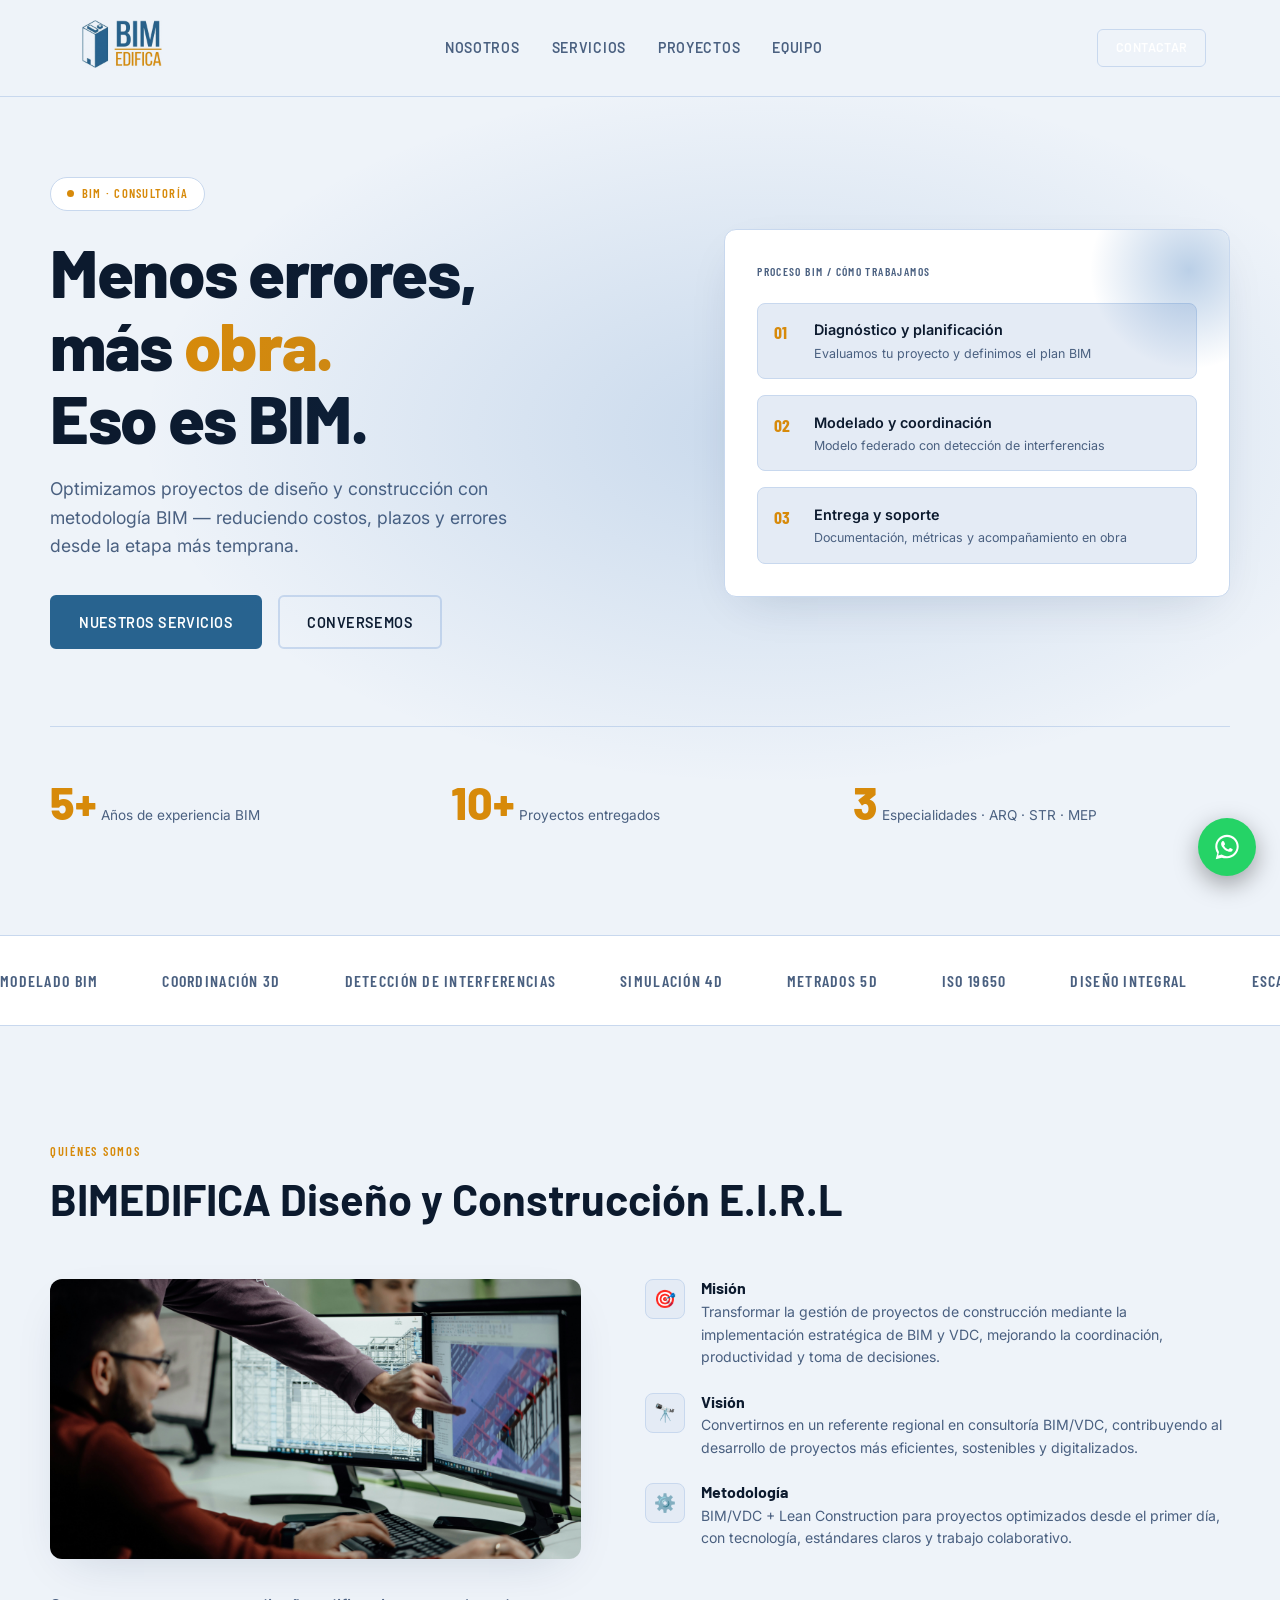
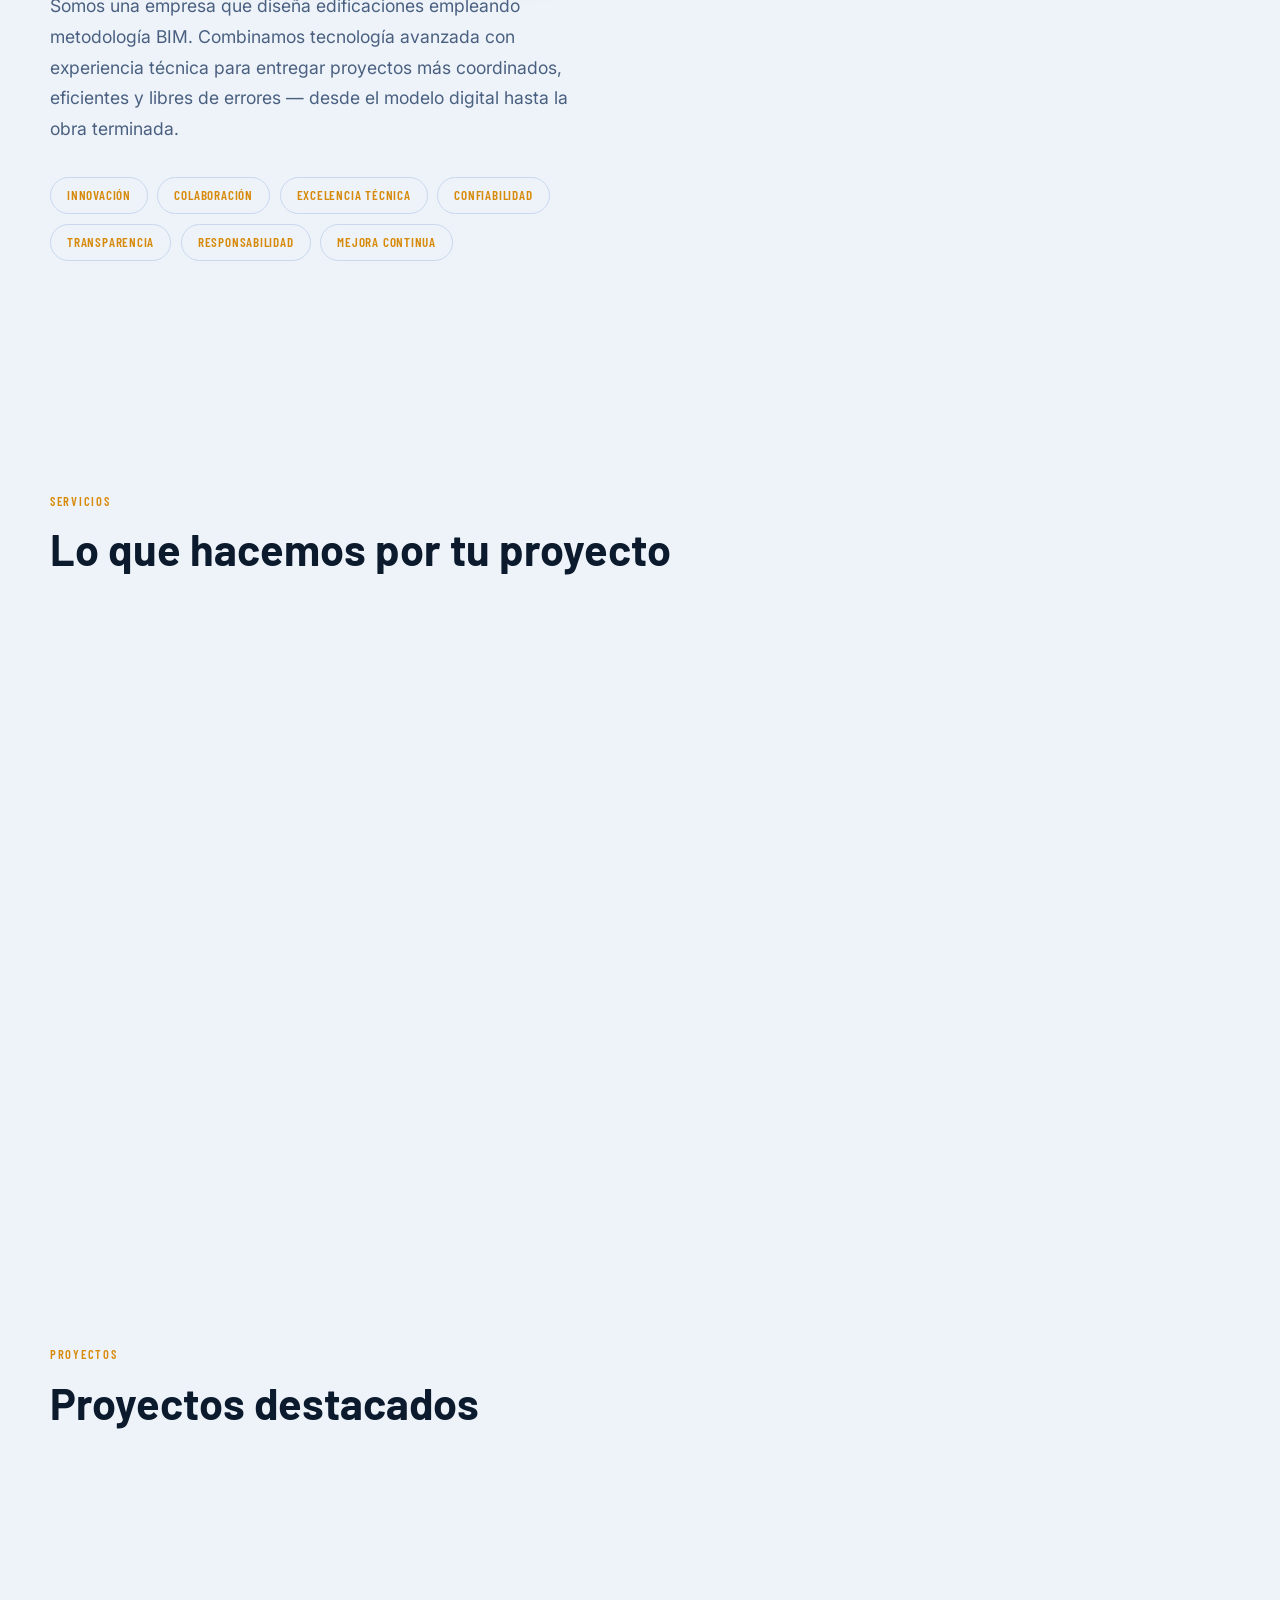
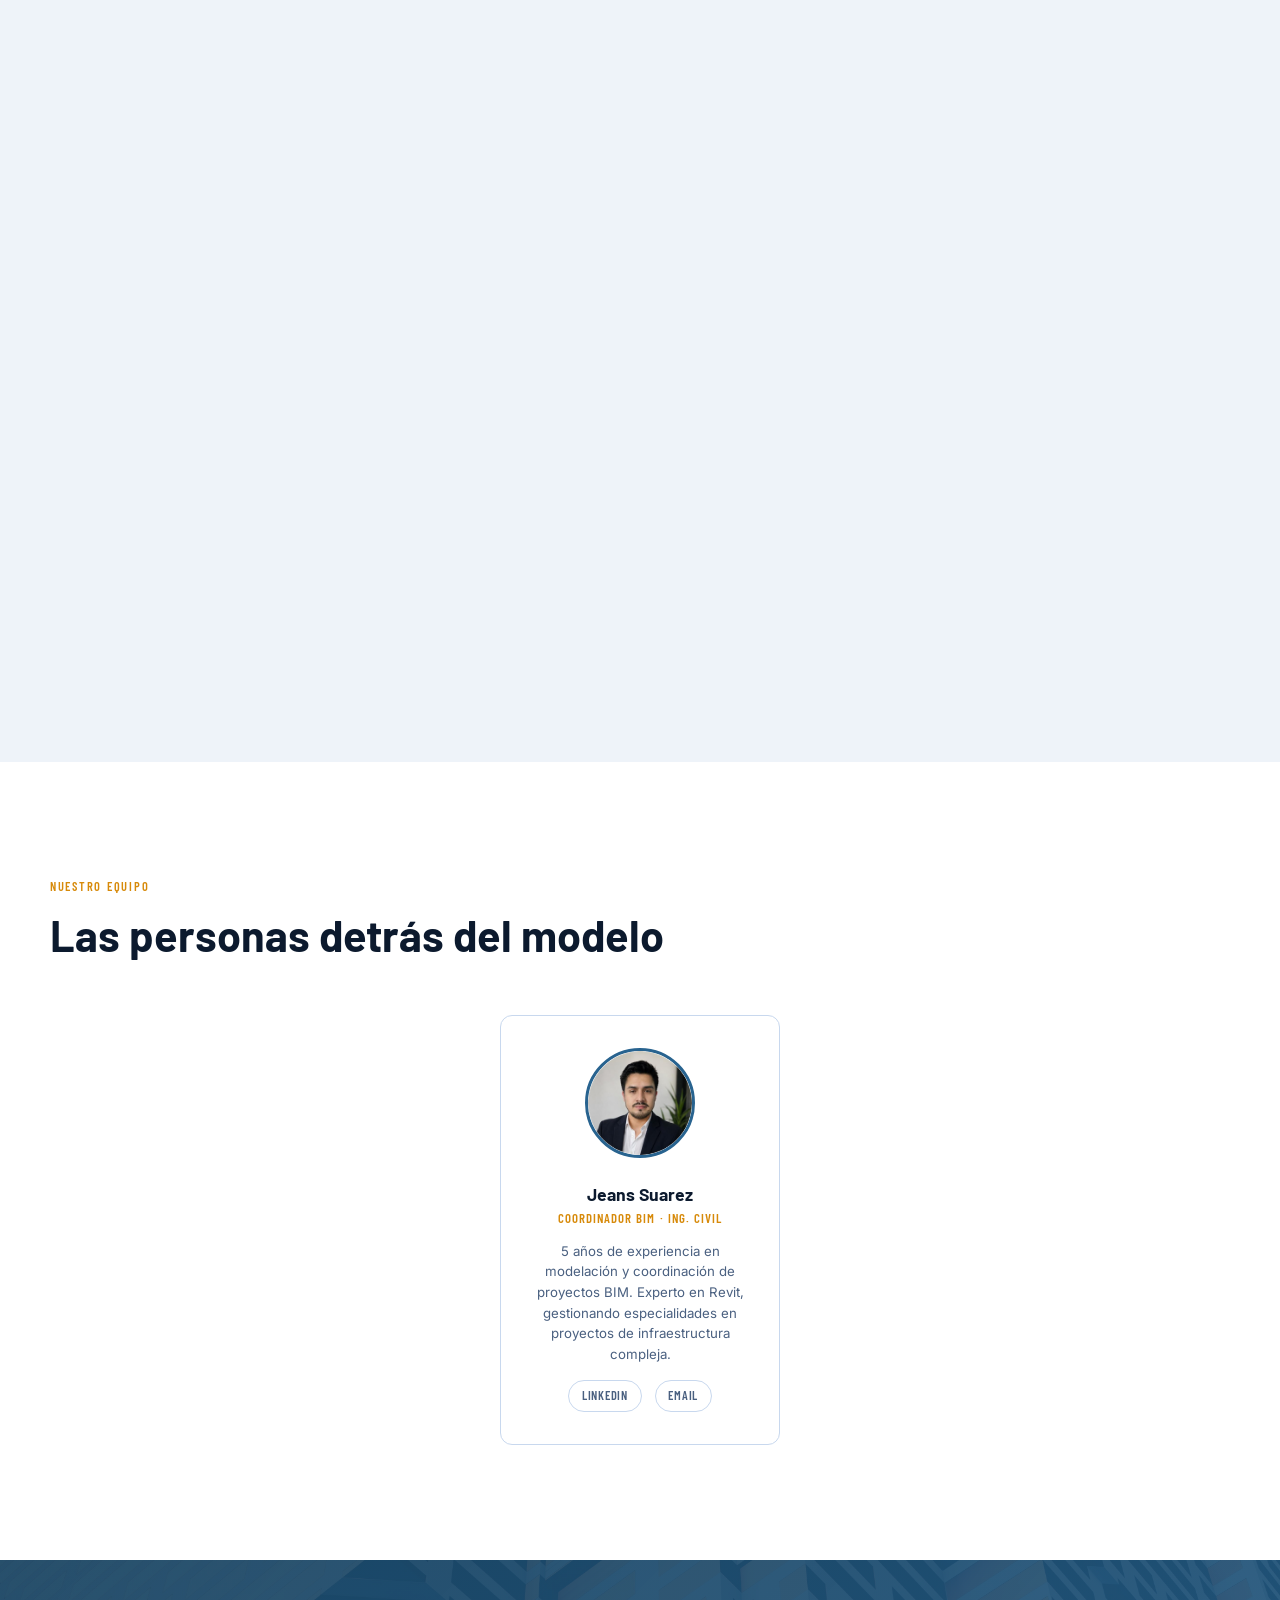
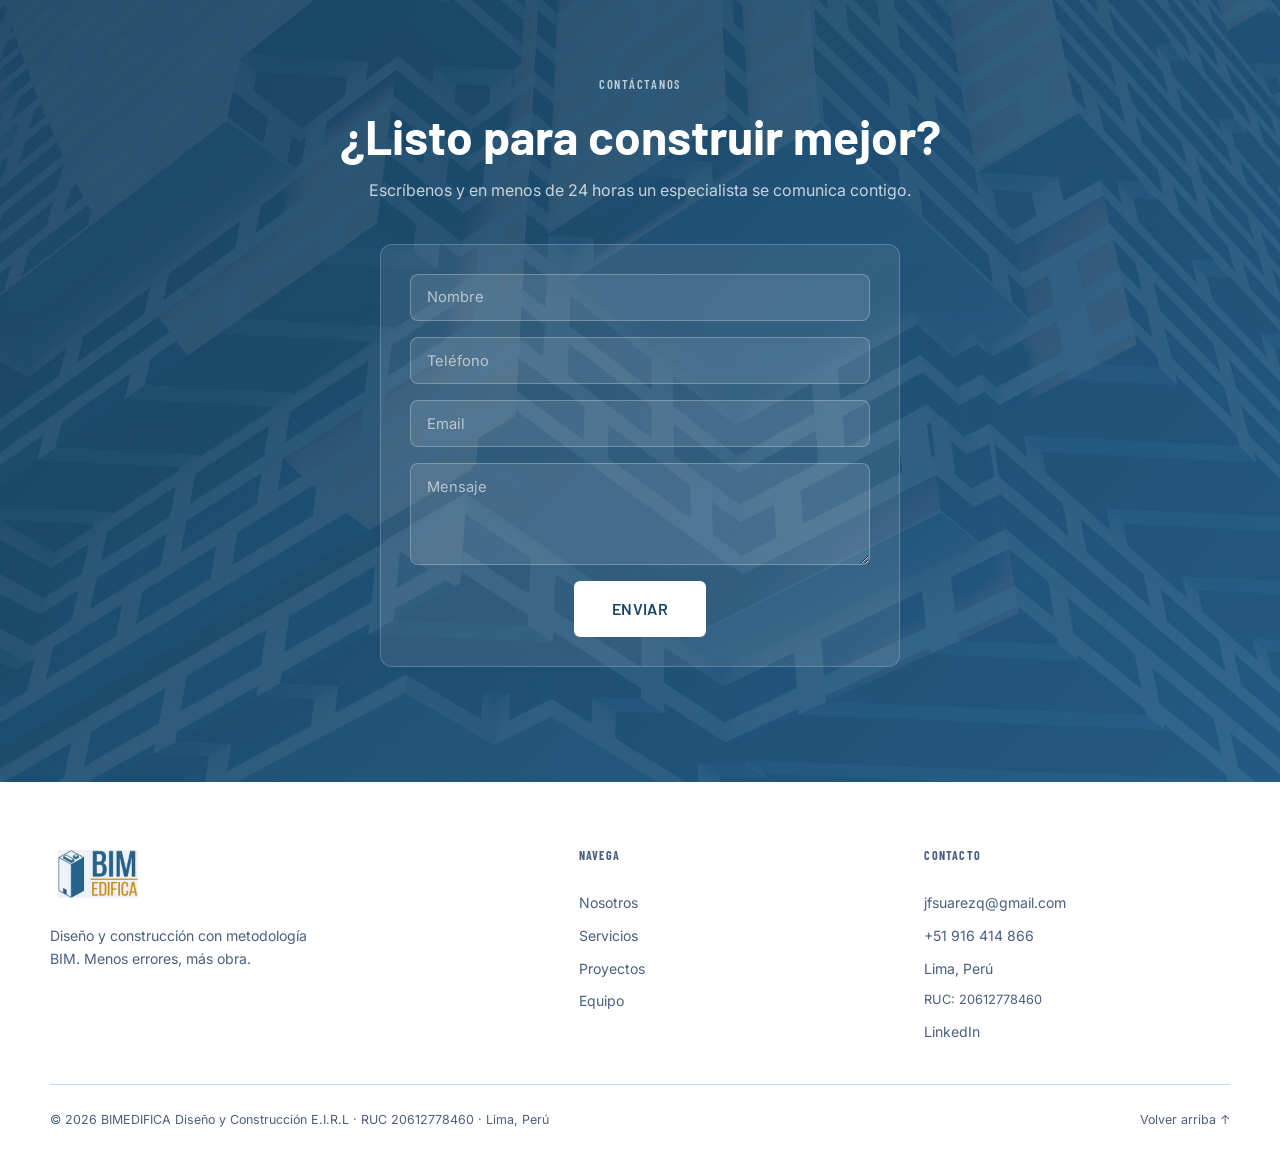
==== commit f8fed560: "Agregar foto del equipo en la sección Quiénes somos Se incorpora img5.jpg mostrando al equipo trabaj" ====
--- a/index.html
+++ b/index.html
@@ -114,6 +114,7 @@
   </div>
   <div class="about__grid">
     <div>
+      <img src="images/img5.jpg" alt="Equipo BIMEDIFICA trabajando con modelos BIM" class="about__photo">
       <p class="about__bio">
         Somos una empresa que diseña edificaciones empleando metodología BIM. Combinamos
         tecnología avanzada con experiencia técnica para entregar proyectos más coordinados,
--- a/css/styles.css
+++ b/css/styles.css
@@ -90,6 +90,7 @@
 /* ABOUT */
 .about__grid{max-width:var(--container);margin-inline:auto;display:grid;grid-template-columns:1fr 1.1fr;gap:4rem;align-items:start;}
 .about__bio{font-size:1.1rem;color:var(--text-muted);line-height:1.75;margin-bottom:2rem;}
+.about__photo{width:100%;height:280px;object-fit:cover;border-radius:var(--radius);margin-bottom:1.5rem;box-shadow:var(--shadow);}
 .about__values{display:flex;flex-wrap:wrap;gap:.6rem;}
 .value-pill{padding:.45rem 1rem;border-radius:999px;border:1.5px solid var(--border);font-family:var(--font-cond);font-size:.82rem;font-weight:600;letter-spacing:.06em;text-transform:uppercase;color:var(--accent-bright);}
 .about__pillars{display:flex;flex-direction:column;gap:1.5rem;}
@@ -123,8 +124,7 @@
 .testimonial footer strong{color:var(--text);font-weight:600;}
 .testimonial footer span{display:block;font-size:.8rem;color:var(--text-muted);}
 /* CTA */
-.cta{background:linear-gradient(135deg,var(--blue-dark) 0%,var(--accent) 100%);position:relative;overflow:hidden;}
-.cta::before{content:'BIMEDIFICA';position:absolute;left:50%;top:50%;transform:translate(-50%,-50%);font-family:var(--font-head);font-size:clamp(4rem,12vw,10rem);font-weight:800;color:rgba(255,255,255,.04);white-space:nowrap;pointer-events:none;}
+.cta{background:linear-gradient(135deg,rgba(26,70,102,.92) 0%,rgba(40,99,143,.88) 100%),url('../images/IMG4.jpg') center/cover no-repeat;position:relative;overflow:hidden;}
 .cta__inner{max-width:var(--container);margin-inline:auto;text-align:center;position:relative;}
 .cta h2{font-size:clamp(1.8rem,4vw,3rem);color:#fff;margin-bottom:1rem;}
 .cta__text{color:rgba(255,255,255,.75);margin-bottom:2.2rem;}
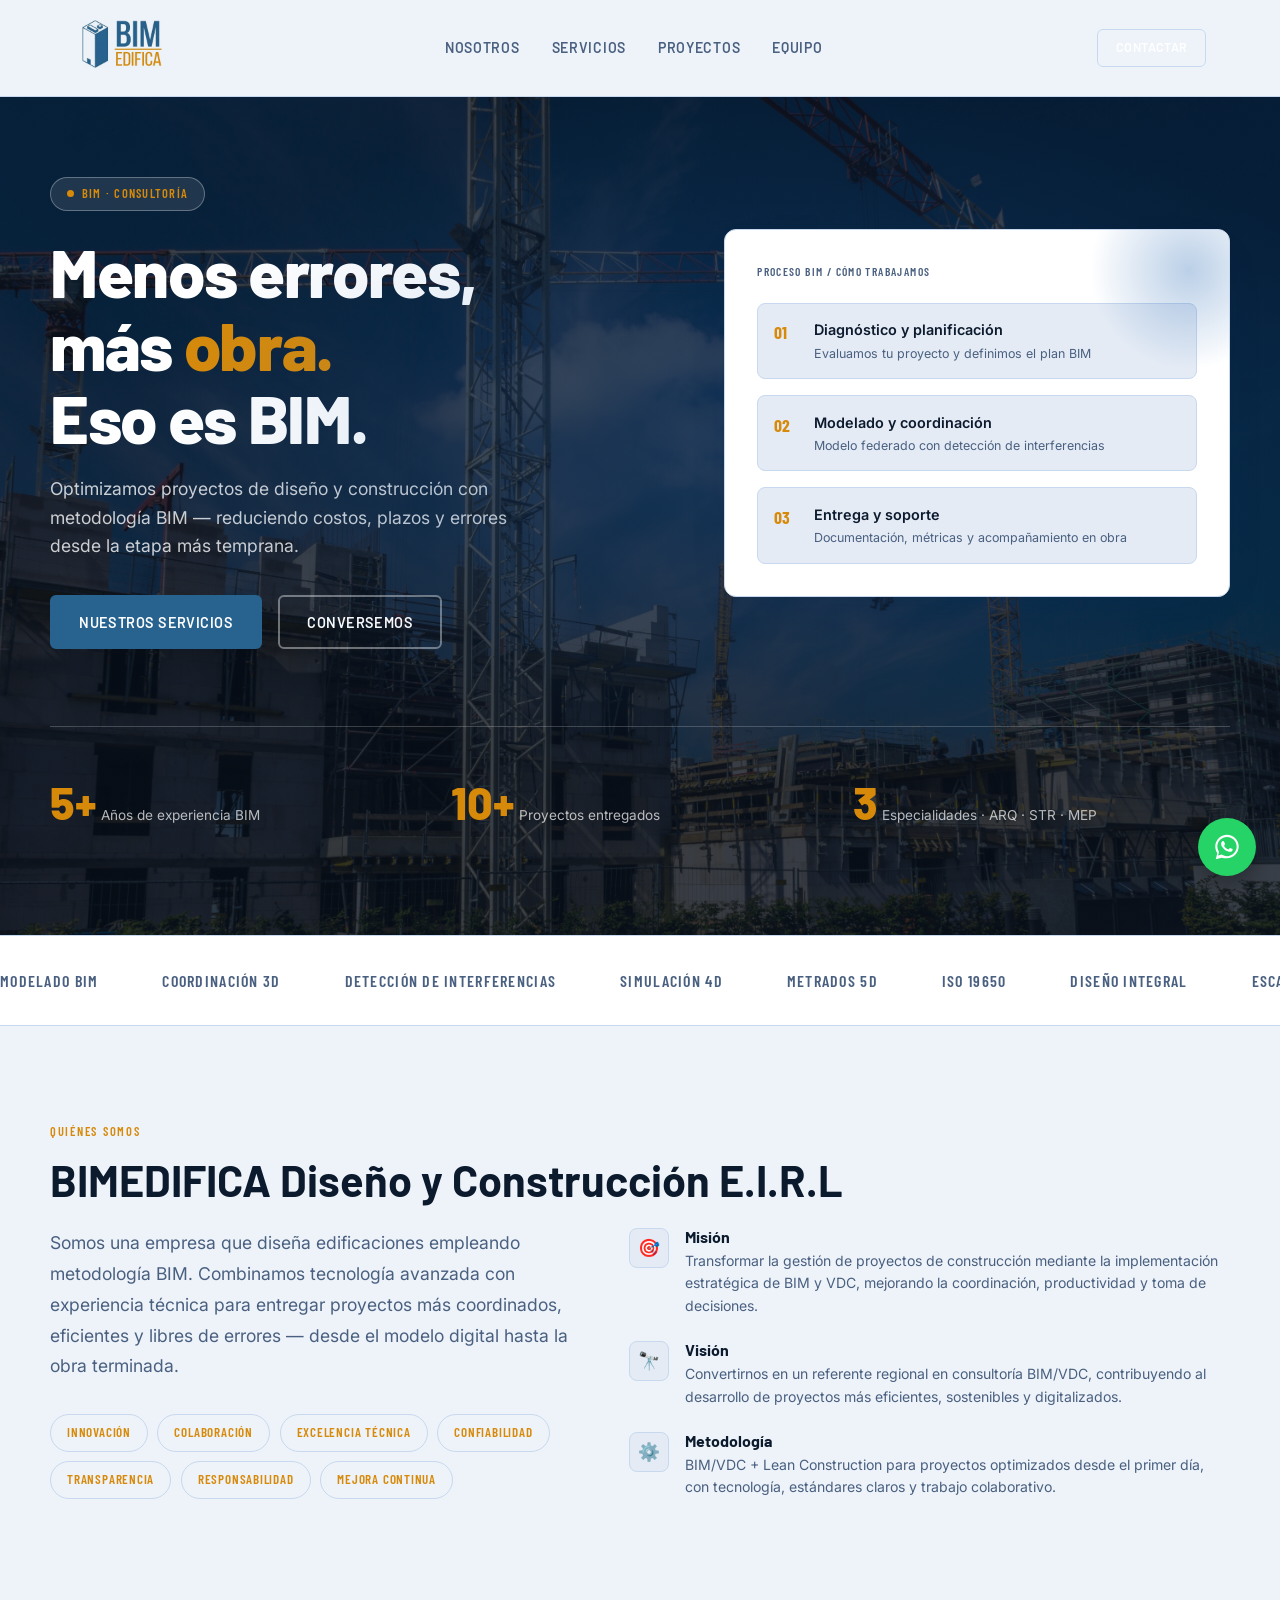
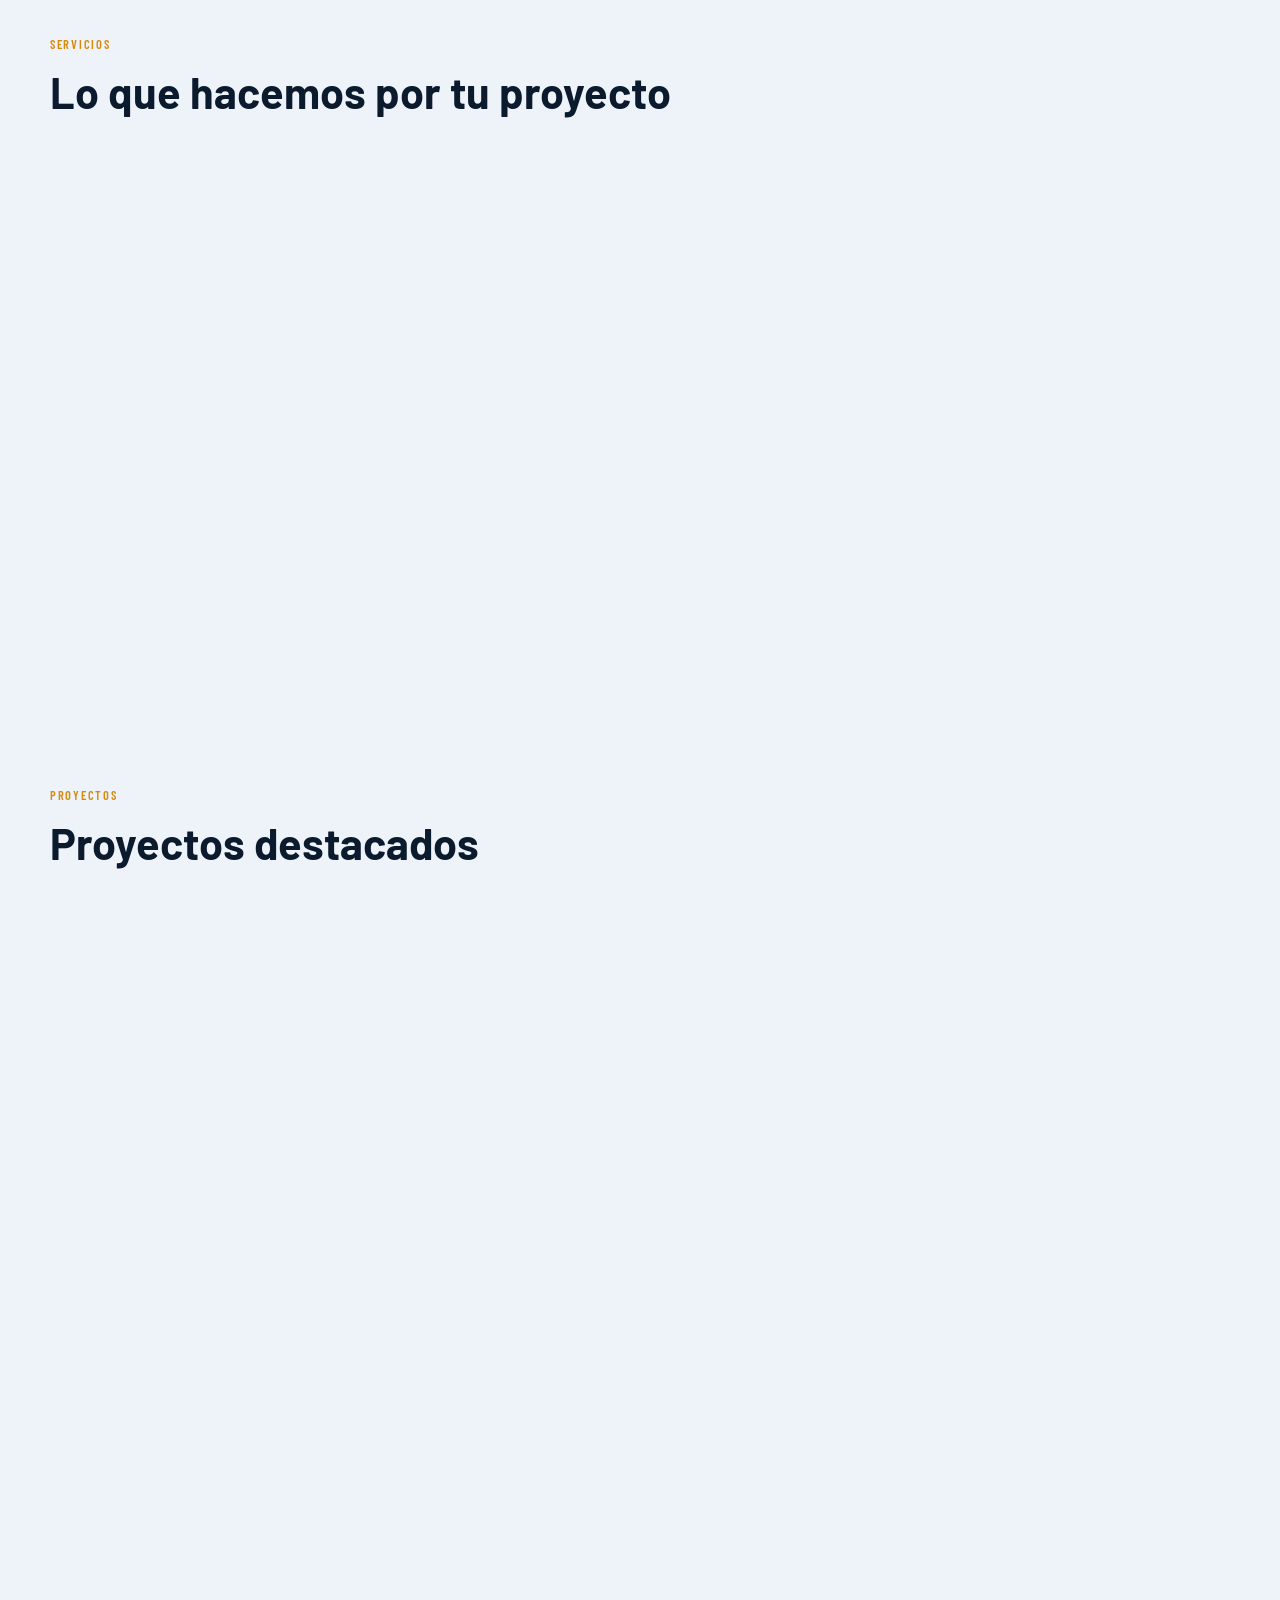
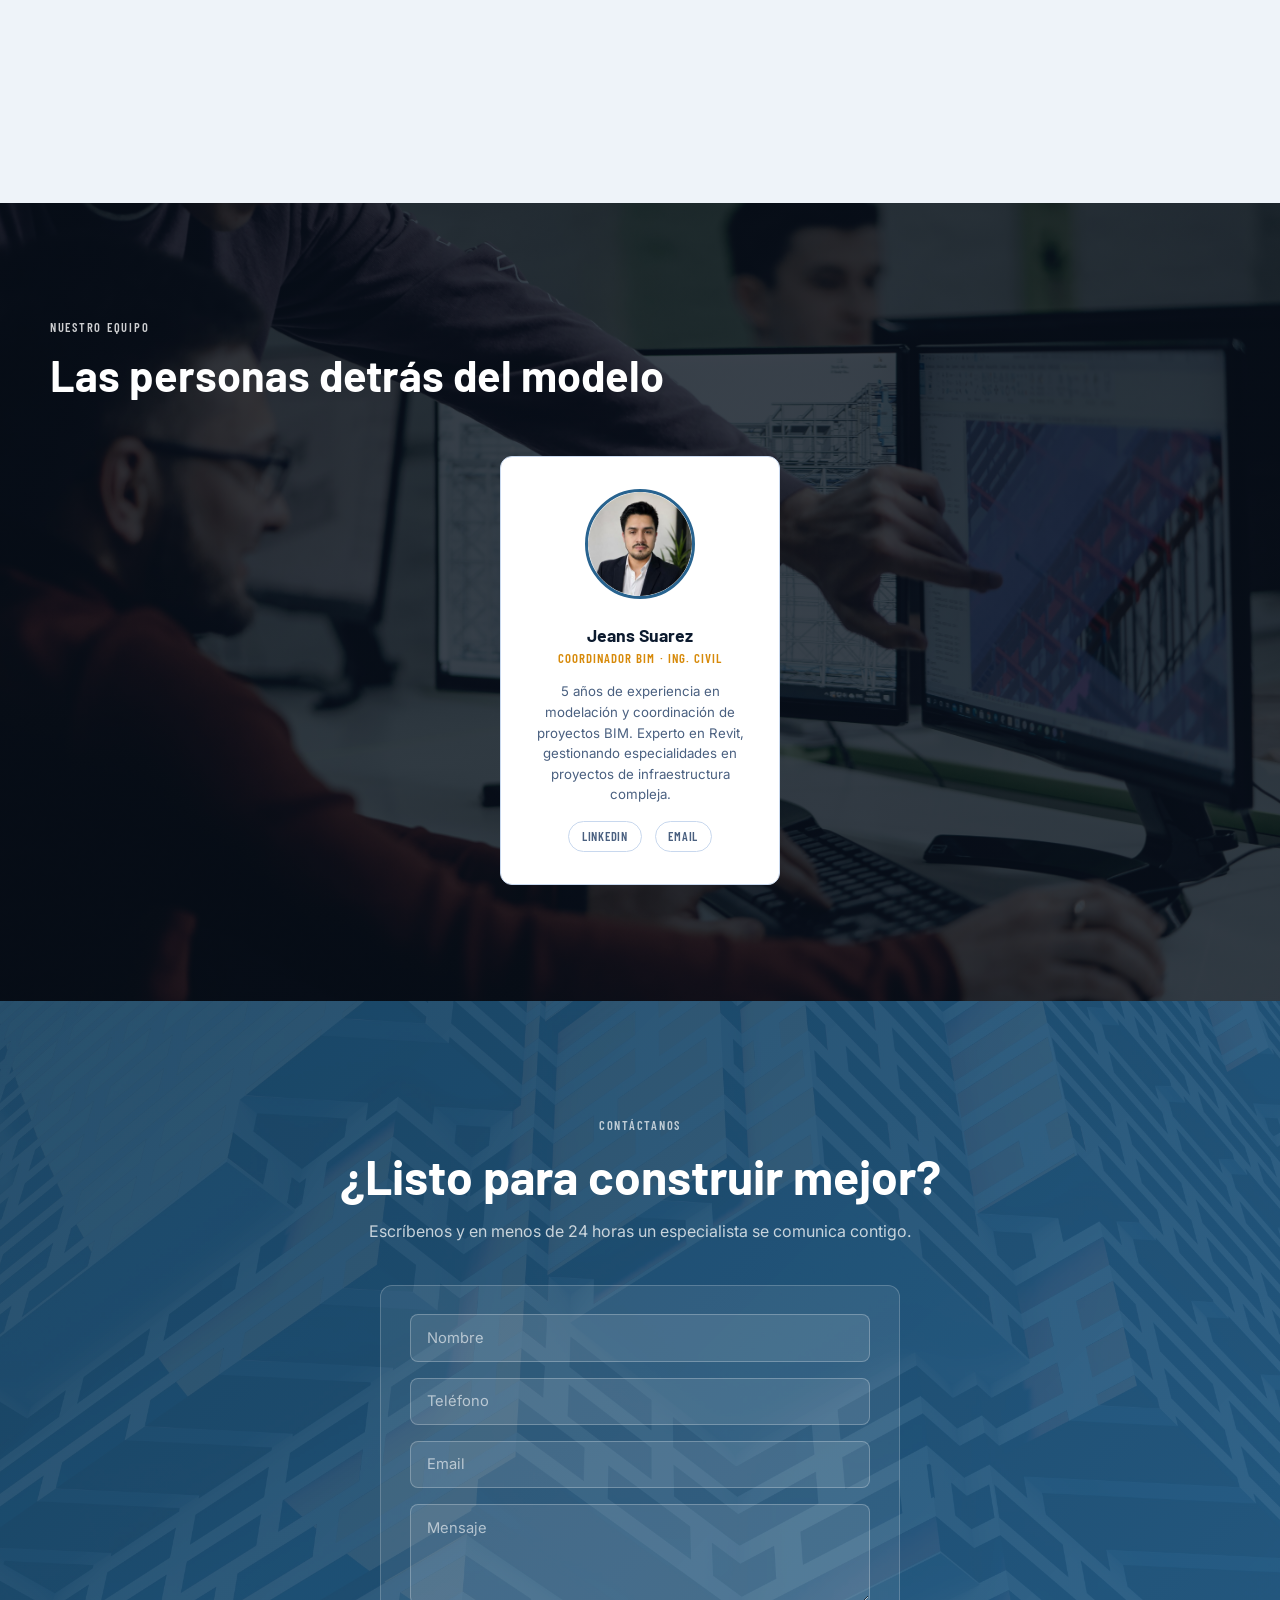
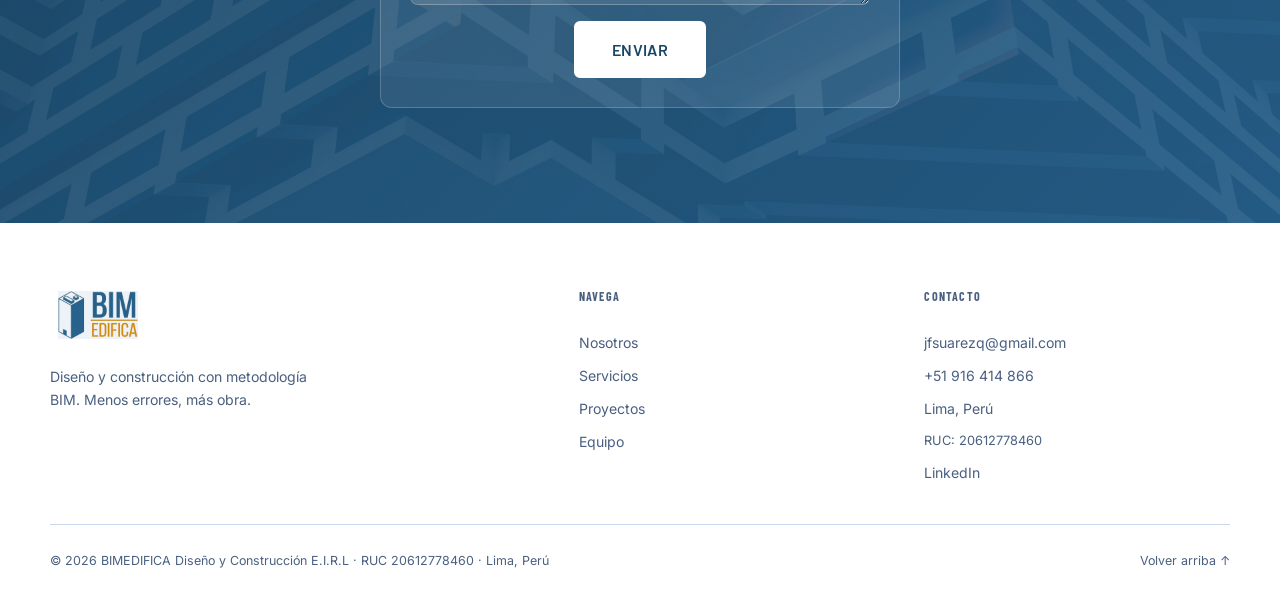
==== commit 103f881c: "Mover foto de Quiénes somos a fondo con overlay oscuro en Equipo" ====
--- a/index.html
+++ b/index.html
@@ -114,7 +114,6 @@
   </div>
   <div class="about__grid">
     <div>
-      <img src="images/img5.jpg" alt="Equipo BIMEDIFICA trabajando con modelos BIM" class="about__photo">
       <p class="about__bio">
         Somos una empresa que diseña edificaciones empleando metodología BIM. Combinamos
         tecnología avanzada con experiencia técnica para entregar proyectos más coordinados,
@@ -272,7 +271,7 @@
 
 
 <!-- EQUIPO -->
-<section class="team" id="equipo" style="background:var(--surface);">
+<section class="team" id="equipo">
   <div class="section-head" style="max-width:var(--container);margin-inline:auto;">
     <p class="eyebrow">Nuestro Equipo</p>
     <h2>Las personas detrás del modelo</h2>
--- a/css/styles.css
+++ b/css/styles.css
@@ -58,9 +58,16 @@
   .nav__burger{display:flex;}
 }
 /* HERO */
-.hero{padding-top:clamp(2.5rem,7vw,5rem);padding-bottom:clamp(3rem,8vw,6rem);position:relative;overflow:hidden;}
-.hero::before{content:'';position:absolute;inset:0;background:radial-gradient(ellipse 70% 60% at 60% 40%,rgba(29,98,176,.18) 0%,transparent 70%);pointer-events:none;}
+.hero{padding-top:clamp(2.5rem,7vw,5rem);padding-bottom:clamp(3rem,8vw,6rem);position:relative;overflow:hidden;background:linear-gradient(rgba(8,16,28,.78),rgba(8,16,28,.78)),url('../images/img6.jpg') center/cover no-repeat;}
+.hero::before{content:'';position:absolute;inset:0;background:radial-gradient(ellipse 70% 60% at 60% 40%,rgba(29,98,176,.25) 0%,transparent 70%);pointer-events:none;}
 .hero__inner{max-width:var(--container);margin-inline:auto;display:grid;grid-template-columns:1.1fr 0.9fr;gap:3.5rem;align-items:center;}
+.hero .hero__badge{background:rgba(255,255,255,.1);border-color:rgba(255,255,255,.3);}
+.hero .hero__headline{color:#fff;}
+.hero .hero__sub{color:rgba(255,255,255,.78);}
+.hero .btn--ghost{color:#fff;border-color:rgba(255,255,255,.4);}
+.hero .btn--ghost:hover{border-color:var(--accent-bright);color:var(--accent-bright);}
+.hero .stats{border-top-color:rgba(255,255,255,.2);}
+.hero .stat__label{color:rgba(255,255,255,.7);}
 .hero__badge{display:inline-flex;align-items:center;gap:.5rem;padding:.4rem 1rem;border:1.5px solid var(--border);border-radius:999px;font-family:var(--font-cond);font-size:.78rem;font-weight:600;letter-spacing:.1em;text-transform:uppercase;color:var(--accent-bright);background:var(--surface);margin-bottom:1.5rem;}
 .hero__badge::before{content:'';width:7px;height:7px;border-radius:50%;background:var(--accent-bright);animation:pulse 2s infinite;}
 @keyframes pulse{0%,100%{opacity:1;transform:scale(1);}50%{opacity:.5;transform:scale(.7);}}
@@ -88,9 +95,10 @@
 .strip__row span{font-family:var(--font-cond);font-size:1rem;font-weight:600;color:var(--text-muted);text-transform:uppercase;letter-spacing:.08em;white-space:nowrap;}
 @keyframes scroll-left{from{transform:translateX(0);}to{transform:translateX(-50%);}}
 /* ABOUT */
-.about__grid{max-width:var(--container);margin-inline:auto;display:grid;grid-template-columns:1fr 1.1fr;gap:4rem;align-items:start;}
+.about{padding-top:6rem;padding-bottom:clamp(1.5rem,4vw,2.5rem);}
+.about .section-head{margin-bottom:1.5rem;}
+.about__grid{max-width:var(--container);margin-inline:auto;display:grid;grid-template-columns:1fr 1.1fr;gap:2rem;align-items:start;}
 .about__bio{font-size:1.1rem;color:var(--text-muted);line-height:1.75;margin-bottom:2rem;}
-.about__photo{width:100%;height:280px;object-fit:cover;border-radius:var(--radius);margin-bottom:1.5rem;box-shadow:var(--shadow);}
 .about__values{display:flex;flex-wrap:wrap;gap:.6rem;}
 .value-pill{padding:.45rem 1rem;border-radius:999px;border:1.5px solid var(--border);font-family:var(--font-cond);font-size:.82rem;font-weight:600;letter-spacing:.06em;text-transform:uppercase;color:var(--accent-bright);}
 .about__pillars{display:flex;flex-direction:column;gap:1.5rem;}
@@ -99,7 +107,9 @@
 .pillar h3{font-size:1rem;font-weight:700;margin-bottom:.25rem;}
 .pillar p{font-size:.88rem;color:var(--text-muted);}
 /* SERVICES */
-.services__grid{max-width:var(--container);margin-inline:auto;display:grid;grid-template-columns:repeat(auto-fit,minmax(260px,1fr));gap:1.5rem;}
+.services{padding-top:6rem;padding-bottom:clamp(1.5rem,4vw,2.5rem);}
+.services .section-head{margin-bottom:1.8rem;}
+.services__grid{max-width:var(--container);margin-inline:auto;display:grid;grid-template-columns:repeat(auto-fit,minmax(260px,1fr));gap:1.2rem;}
 .service-card{background:var(--surface);border:1px solid var(--border);border-radius:var(--radius);padding:2rem 1.8rem;transition:border-color .25s,transform .25s;}
 .service-card:hover{border-color:var(--accent);transform:translateY(-4px);}
 .service-card__icon{font-size:1.8rem;margin-bottom:1.1rem;display:block;}
@@ -168,6 +178,9 @@
 }
 
 /* TEAM */
+.team{position:relative;overflow:hidden;background:linear-gradient(rgba(8,16,28,.78),rgba(8,16,28,.78)),url('../images/img5.jpg') center/cover no-repeat;}
+.team .section-head .eyebrow{color:rgba(255,255,255,.8);}
+.team .section-head h2{color:#fff;}
 .team__grid{max-width:var(--container);margin-inline:auto;display:flex;flex-wrap:wrap;gap:2rem;justify-content:center;}
 .team-card{background:var(--surface);border:1px solid var(--border);border-radius:var(--radius);padding:2rem 1.8rem;text-align:center;min-width:220px;max-width:280px;flex:1;transition:border-color .25s,transform .25s;}
 .team-card:hover{border-color:var(--accent);transform:translateY(-4px);}
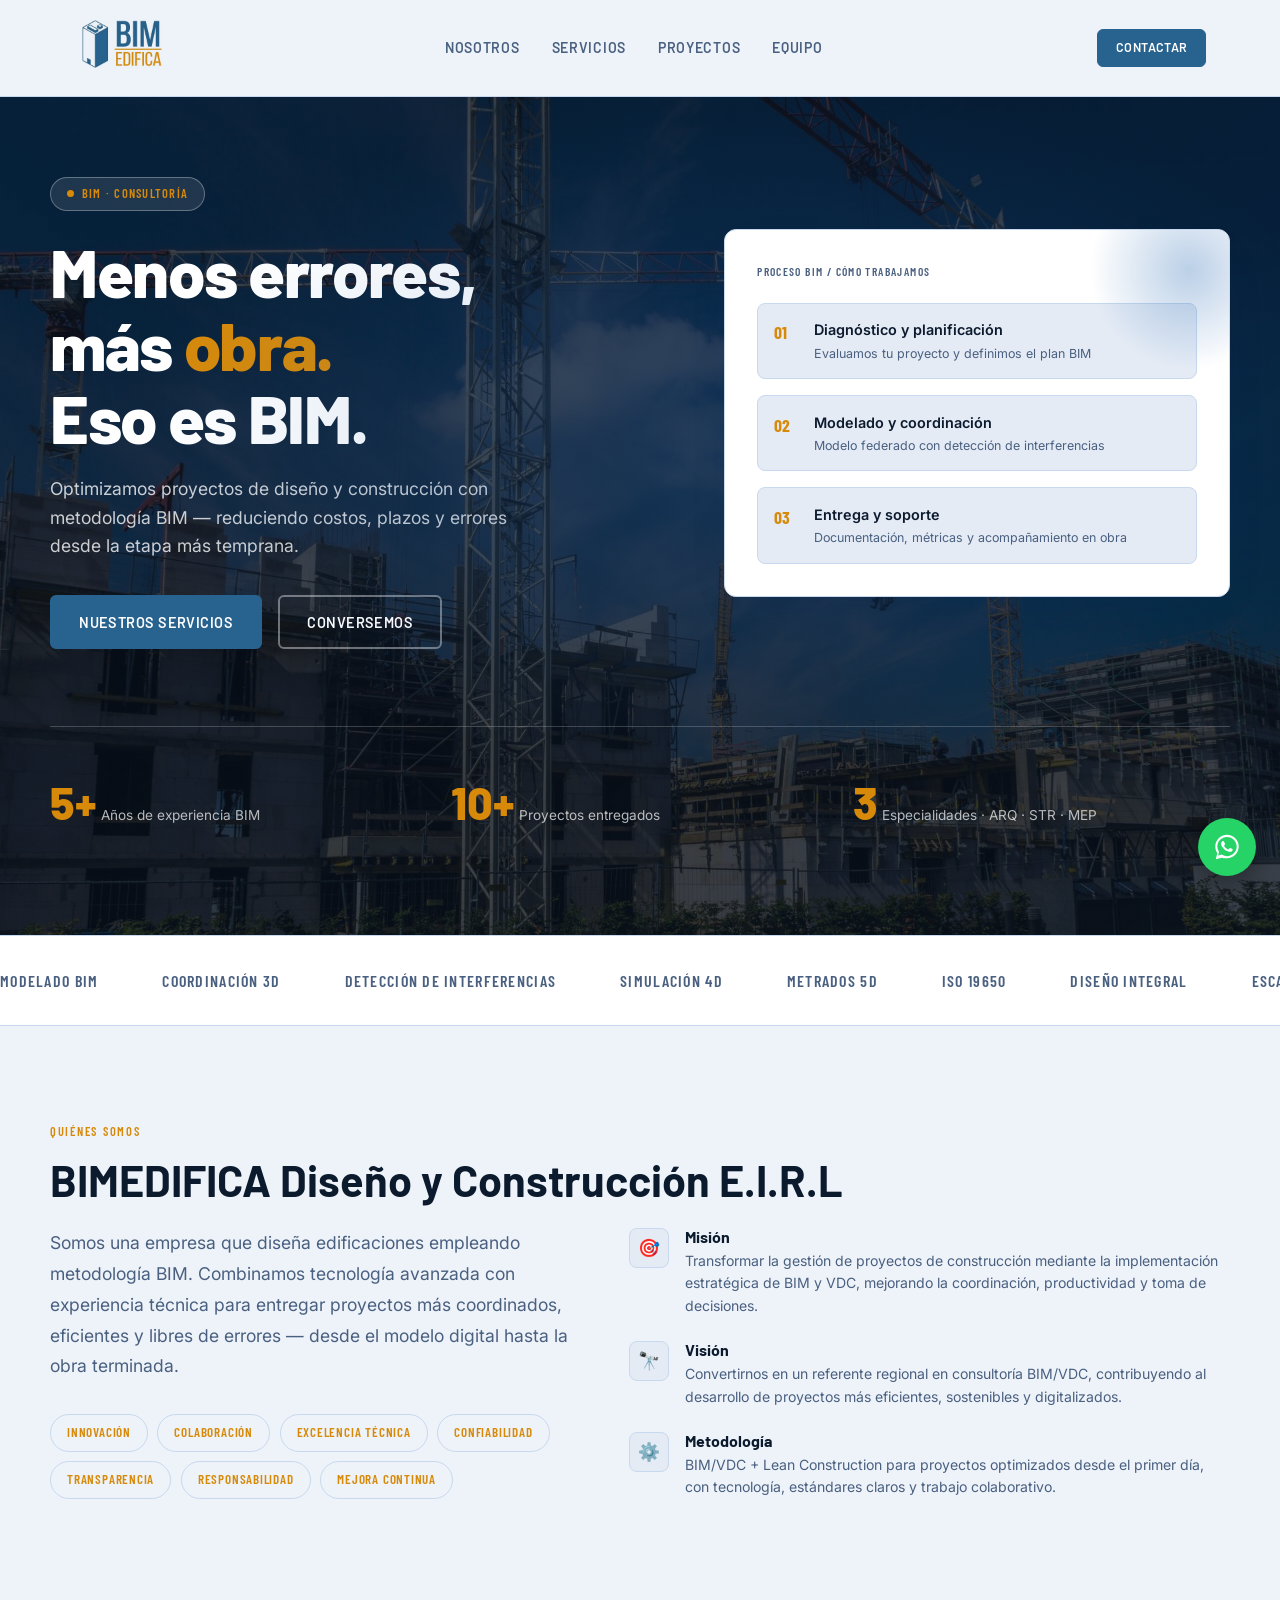
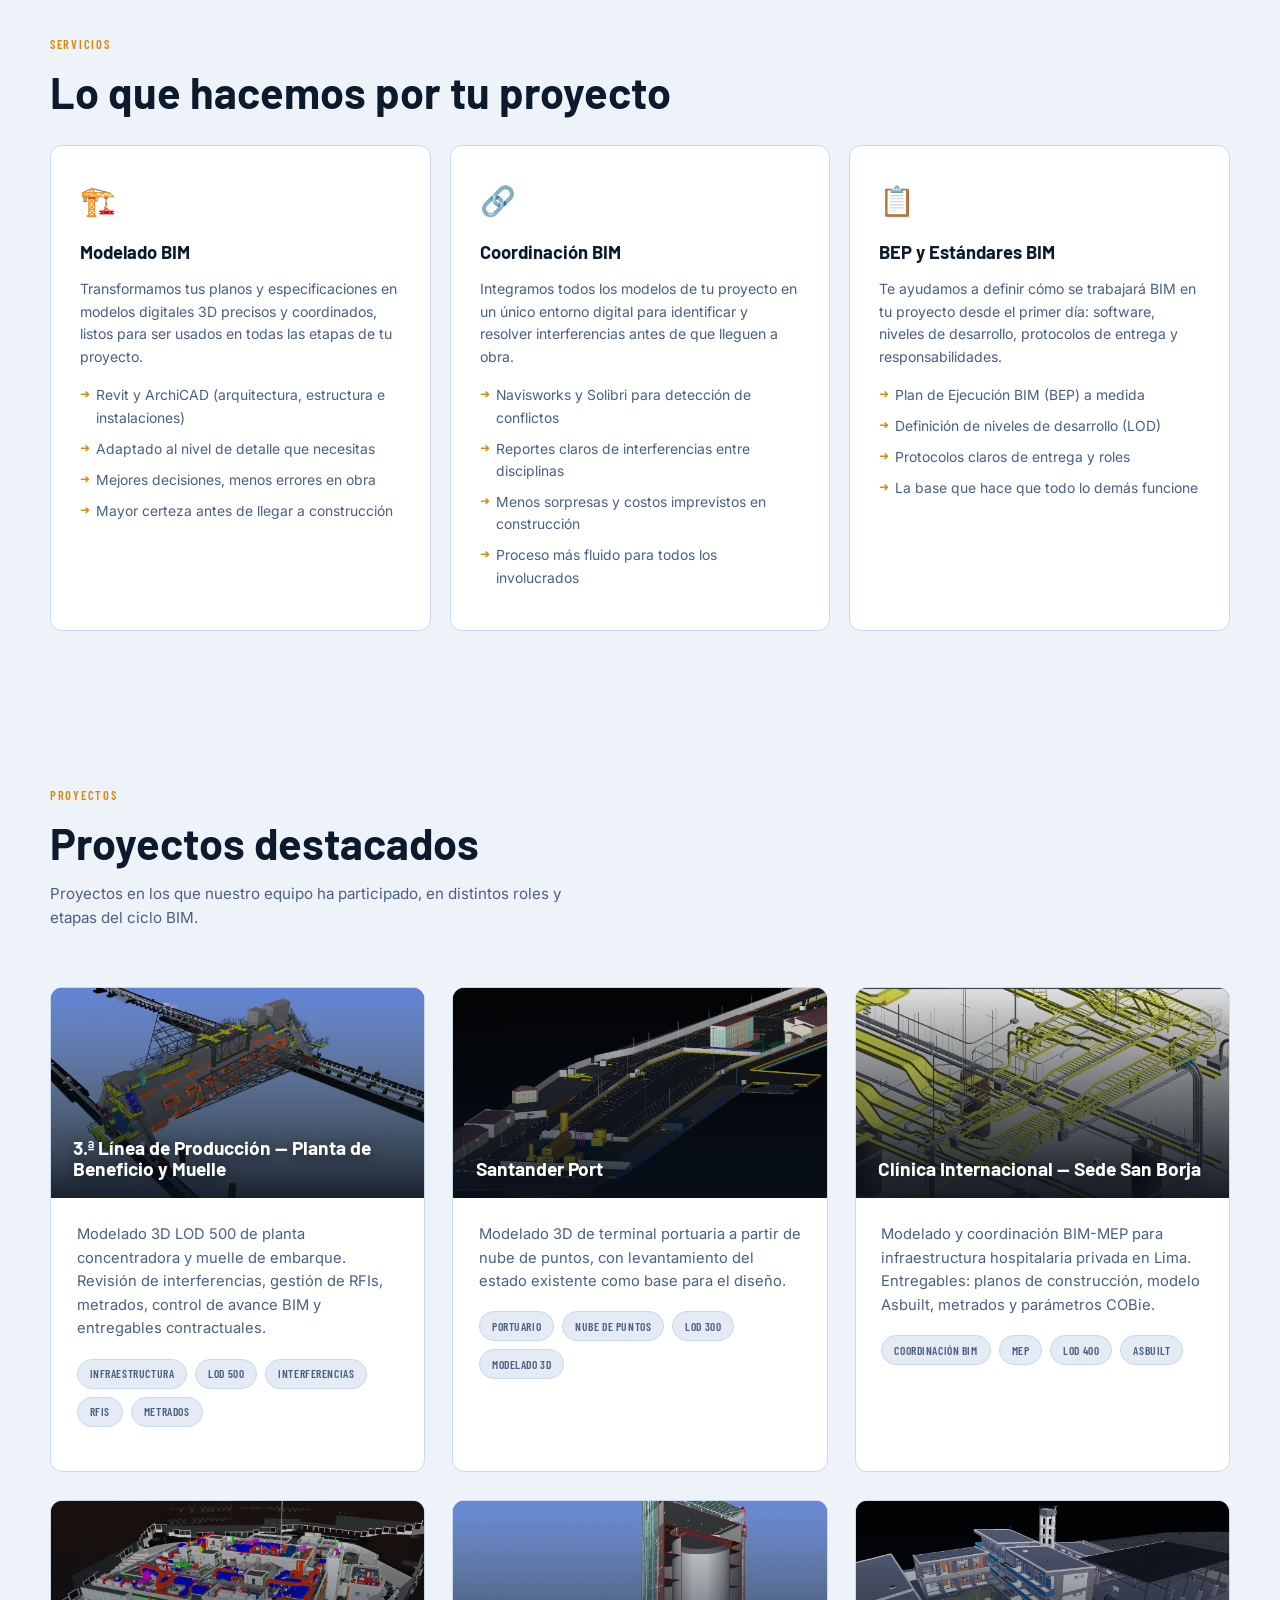
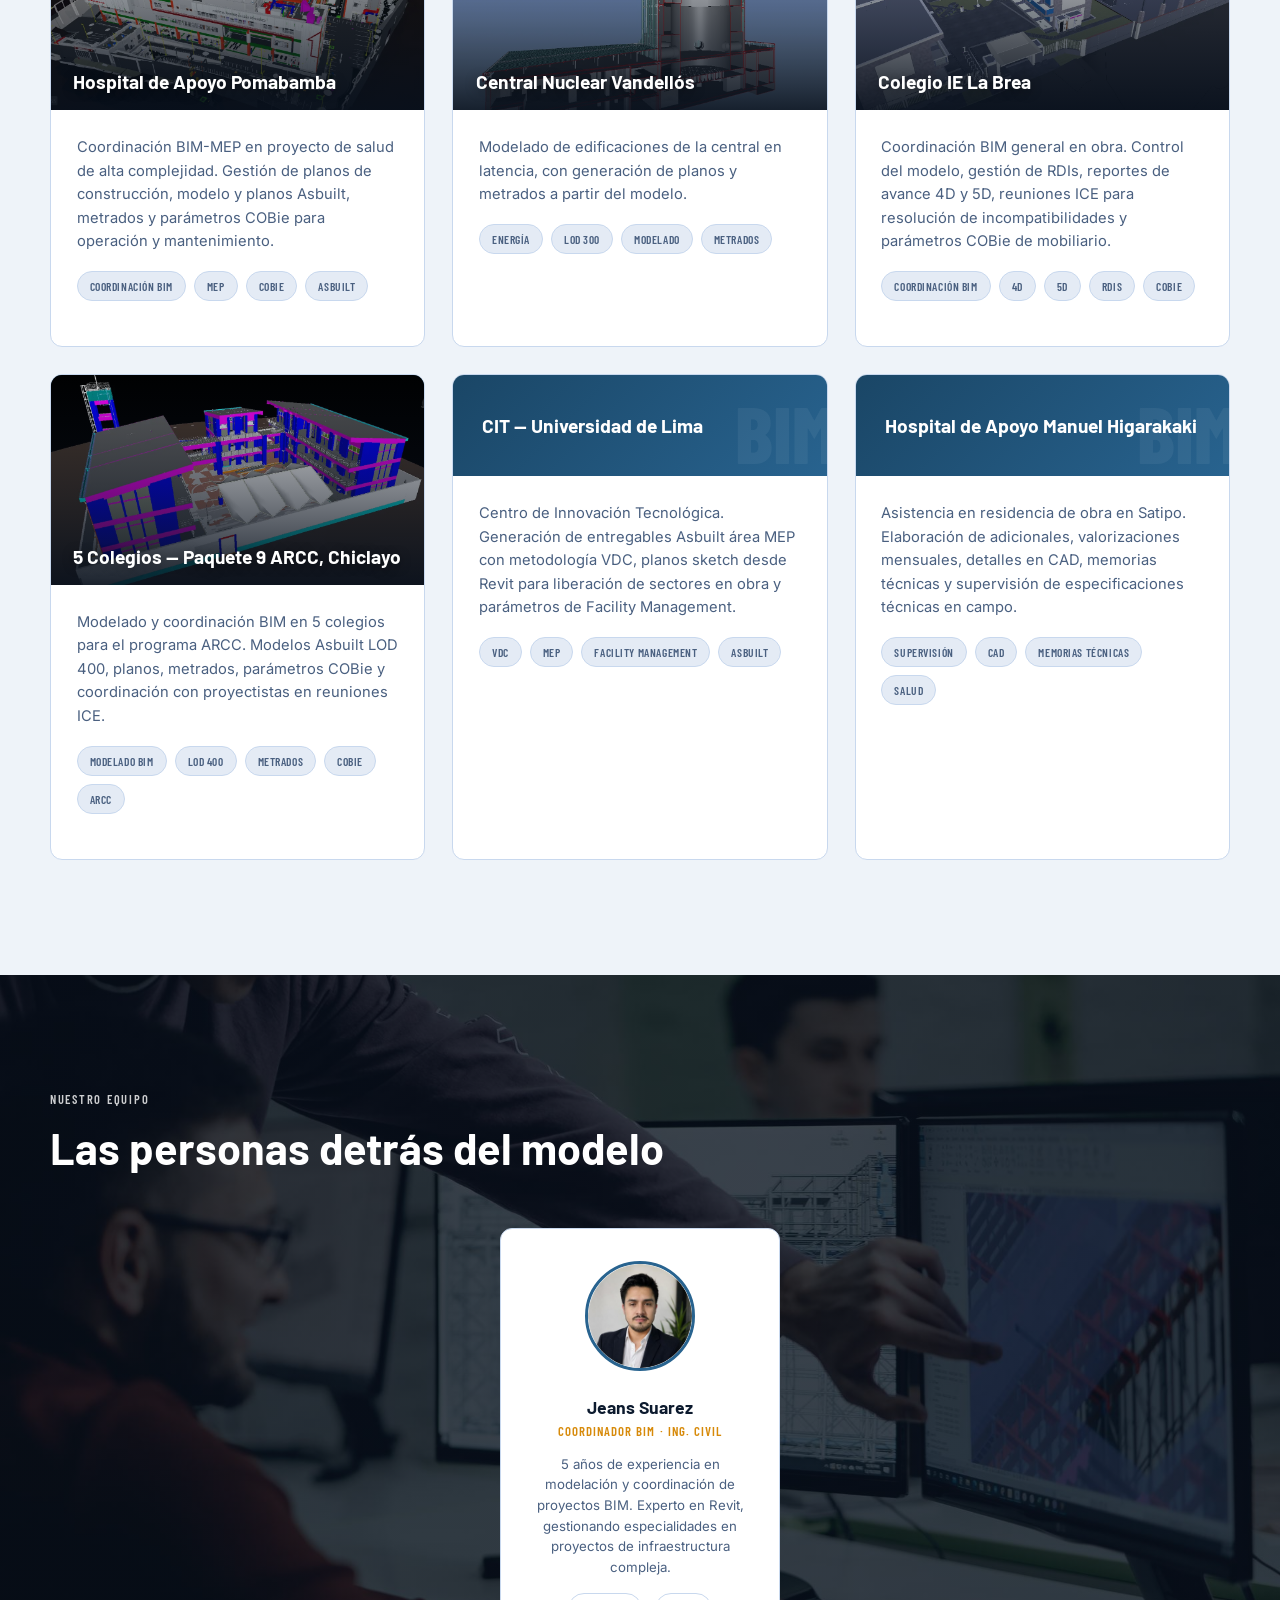
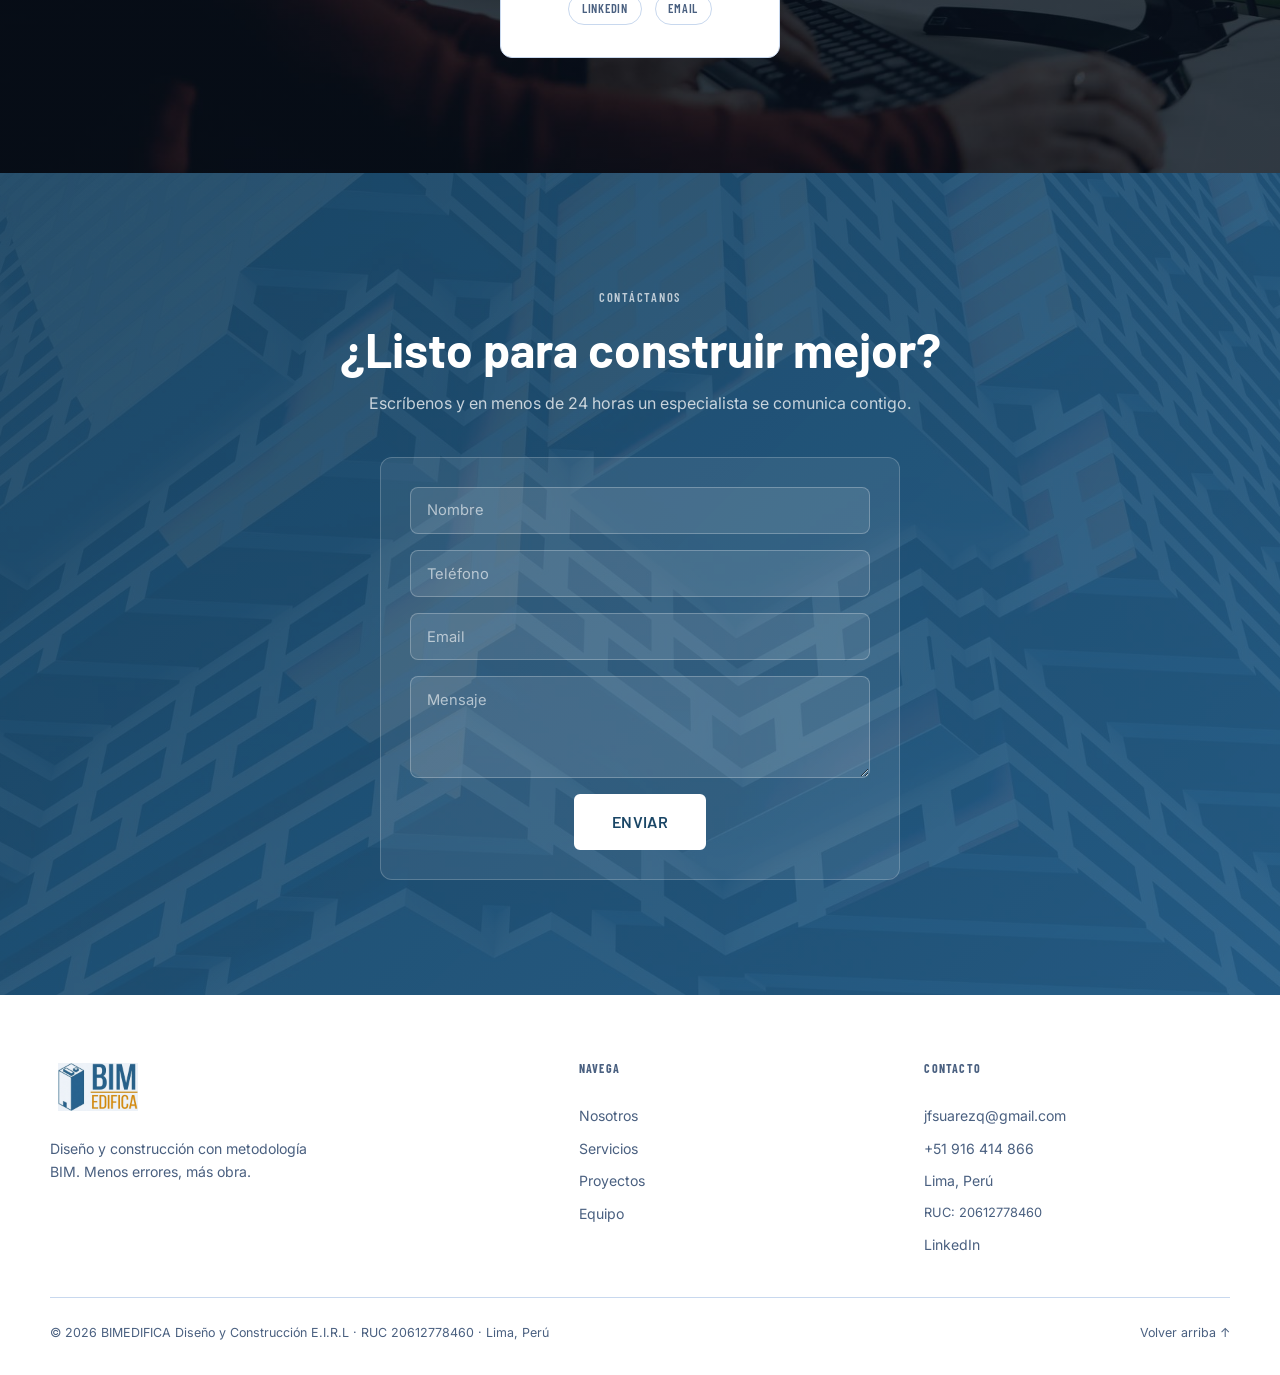
==== commit 4c387627: "Agregar imágenes de proyectos y optimizar fondos" ====
--- a/index.html
+++ b/index.html
@@ -203,56 +203,94 @@
   <div class="section-head" style="max-width:var(--container);margin-inline:auto;">
     <p class="eyebrow">Proyectos</p>
     <h2>Proyectos destacados</h2>
+    <p class="section-head__note">Proyectos en los que nuestro equipo ha participado, en distintos roles y etapas del ciclo BIM.</p>
   </div>
   <div class="projects__grid">
 
     <article class="project-card">
+      <div class="project-card__header project-card__header--img">
+        <img src="images/proy-marcona.webp" alt="Modelo BIM de la planta de beneficio y muelle de embarque, Marcona" loading="lazy" decoding="async" width="1200" height="675">
+        <h3>3.&ordf; L&iacute;nea de Producci&oacute;n &mdash; Planta de Beneficio y Muelle</h3>
+      </div>
+      <div class="project-card__body">
+        <p>Modelado 3D LOD 500 de planta concentradora y muelle de embarque. Revisi&oacute;n de interferencias, gesti&oacute;n de RFIs, metrados, control de avance BIM y entregables contractuales.</p>
+        <div class="tags"><span>Infraestructura</span><span>LOD 500</span><span>Interferencias</span><span>RFIs</span><span>Metrados</span></div>
+      </div>
+    </article>
+
+    <article class="project-card">
+      <div class="project-card__header project-card__header--img">
+        <img src="images/proy-santander.webp" alt="Modelo BIM de la terminal portuaria de Santander" loading="lazy" decoding="async" width="1200" height="675">
+        <h3>Santander Port</h3>
+      </div>
+      <div class="project-card__body">
+        <p>Modelado 3D de terminal portuaria a partir de nube de puntos, con levantamiento del estado existente como base para el dise&ntilde;o.</p>
+        <div class="tags"><span>Portuario</span><span>Nube de puntos</span><span>LOD 300</span><span>Modelado 3D</span></div>
+      </div>
+    </article>
+
+    <article class="project-card">
+      <div class="project-card__header project-card__header--img">
+        <img src="images/proy-clinica.webp" alt="Modelo BIM de instalaciones MEP de la Cl&iacute;nica Internacional" loading="lazy" decoding="async" width="1200" height="675">
+        <h3>Cl&iacute;nica Internacional &mdash; Sede San Borja</h3>
+      </div>
+      <div class="project-card__body">
+        <p>Modelado y coordinaci&oacute;n BIM-MEP para infraestructura hospitalaria privada en Lima. Entregables: planos de construcci&oacute;n, modelo Asbuilt, metrados y par&aacute;metros COBie.</p>
+        <div class="tags"><span>Coordinaci&oacute;n BIM</span><span>MEP</span><span>LOD 400</span><span>Asbuilt</span></div>
+      </div>
+    </article>
+
+    <article class="project-card">
+      <div class="project-card__header project-card__header--img">
+        <img src="images/proy-pomabamba.webp" alt="Modelo BIM coordinado del Hospital de Apoyo Pomabamba" loading="lazy" decoding="async" width="1200" height="675">
+        <h3>Hospital de Apoyo Pomabamba</h3>
+      </div>
+      <div class="project-card__body">
+        <p>Coordinaci&oacute;n BIM-MEP en proyecto de salud de alta complejidad. Gesti&oacute;n de planos de construcci&oacute;n, modelo y planos Asbuilt, metrados y par&aacute;metros COBie para operaci&oacute;n y mantenimiento.</p>
+        <div class="tags"><span>Coordinaci&oacute;n BIM</span><span>MEP</span><span>COBie</span><span>Asbuilt</span></div>
+      </div>
+    </article>
+
+    <article class="project-card">
+      <div class="project-card__header project-card__header--img">
+        <img src="images/proy-vandellos.webp" alt="Modelo BIM de edificaciones de la central nuclear de Vandell&oacute;s" loading="lazy" decoding="async" width="1200" height="675">
+        <h3>Central Nuclear Vandell&oacute;s</h3>
+      </div>
+      <div class="project-card__body">
+        <p>Modelado de edificaciones de la central en latencia, con generaci&oacute;n de planos y metrados a partir del modelo.</p>
+        <div class="tags"><span>Energ&iacute;a</span><span>LOD 300</span><span>Modelado</span><span>Metrados</span></div>
+      </div>
+    </article>
+
+    <article class="project-card">
+      <div class="project-card__header project-card__header--img">
+        <img src="images/proy-labrea.webp" alt="Modelo BIM del Colegio IE La Brea" loading="lazy" decoding="async" width="1200" height="675">
+        <h3>Colegio IE La Brea</h3>
+      </div>
+      <div class="project-card__body">
+        <p>Coordinaci&oacute;n BIM general en obra. Control del modelo, gesti&oacute;n de RDIs, reportes de avance 4D y 5D, reuniones ICE para resoluci&oacute;n de incompatibilidades y par&aacute;metros COBie de mobiliario.</p>
+        <div class="tags"><span>Coordinaci&oacute;n BIM</span><span>4D</span><span>5D</span><span>RDIs</span><span>COBie</span></div>
+      </div>
+    </article>
+
+    <article class="project-card">
+      <div class="project-card__header project-card__header--img">
+        <img src="images/proy-mparado.webp" alt="Modelo BIM de uno de los colegios del Paquete 9 ARCC, Chiclayo" loading="lazy" decoding="async" width="1200" height="675">
+        <h3>5 Colegios &mdash; Paquete 9 ARCC, Chiclayo</h3>
+      </div>
+      <div class="project-card__body">
+        <p>Modelado y coordinaci&oacute;n BIM en 5 colegios para el programa ARCC. Modelos Asbuilt LOD 400, planos, metrados, par&aacute;metros COBie y coordinaci&oacute;n con proyectistas en reuniones ICE.</p>
+        <div class="tags"><span>Modelado BIM</span><span>LOD 400</span><span>Metrados</span><span>COBie</span><span>ARCC</span></div>
+      </div>
+    </article>
+
+    <article class="project-card">
       <div class="project-card__header">
-        <h3>Hospital de Apoyo Pomabamba</h3>
-      </div>
-      <div class="project-card__body">
-        <p>Coordinación BIM-MEP en proyecto de salud de alta complejidad. Gestión de planos de construcción, modelo y planos Asbuilt, metrados y parámetros COBie para operación y mantenimiento.</p>
-        <div class="tags"><span>Coordinación BIM</span><span>MEP</span><span>COBie</span><span>Asbuilt</span></div>
-      </div>
-    </article>
-
-    <article class="project-card">
-      <div class="project-card__header">
-        <h3>Clínica Internacional — Sede San Borja</h3>
-      </div>
-      <div class="project-card__body">
-        <p>Modelado y coordinación BIM-MEP para infraestructura hospitalaria privada en Lima. Entregables: planos de construcción, modelo Asbuilt, metrados y parámetros COBie.</p>
-        <div class="tags"><span>Coordinación BIM</span><span>MEP</span><span>LOD 400</span><span>Asbuilt</span></div>
-      </div>
-    </article>
-
-    <article class="project-card">
-      <div class="project-card__header">
-        <h3>CIT — Universidad de Lima</h3>
-      </div>
-      <div class="project-card__body">
-        <p>Centro de Innovación Tecnológica. Generación de entregables Asbuilt área MEP con metodología VDC, planos sketch desde Revit para liberación de sectores en obra y parámetros de Facility Management.</p>
+        <h3>CIT &mdash; Universidad de Lima</h3>
+      </div>
+      <div class="project-card__body">
+        <p>Centro de Innovaci&oacute;n Tecnol&oacute;gica. Generaci&oacute;n de entregables Asbuilt &aacute;rea MEP con metodolog&iacute;a VDC, planos sketch desde Revit para liberaci&oacute;n de sectores en obra y par&aacute;metros de Facility Management.</p>
         <div class="tags"><span>VDC</span><span>MEP</span><span>Facility Management</span><span>Asbuilt</span></div>
-      </div>
-    </article>
-
-    <article class="project-card">
-      <div class="project-card__header">
-        <h3>Colegio IE La Brea</h3>
-      </div>
-      <div class="project-card__body">
-        <p>Coordinación BIM general en obra. Control del modelo, gestión de RDIs, reportes de avance 4D y 5D, reuniones ICE para resolución de incompatibilidades y parámetros COBie de mobiliario.</p>
-        <div class="tags"><span>Coordinación BIM</span><span>4D</span><span>5D</span><span>RDIs</span><span>COBie</span></div>
-      </div>
-    </article>
-
-    <article class="project-card">
-      <div class="project-card__header">
-        <h3>5 Colegios — Paquete 9 ARCC, Chiclayo</h3>
-      </div>
-      <div class="project-card__body">
-        <p>Modelado y coordinación BIM en 5 colegios para el programa ARCC. Modelos Asbuilt LOD 400, planos, metrados, parámetros COBie y coordinación con proyectistas en reuniones ICE para resolución de interferencias.</p>
-        <div class="tags"><span>Modelado BIM</span><span>LOD 400</span><span>Metrados</span><span>COBie</span><span>ARCC</span></div>
       </div>
     </article>
 
@@ -261,13 +299,14 @@
         <h3>Hospital de Apoyo Manuel Higarakaki</h3>
       </div>
       <div class="project-card__body">
-        <p>Asistencia en residencia de obra en Satipo. Elaboración de adicionales, valorizaciones mensuales, detalles en CAD, memorias técnicas y supervisión de especificaciones técnicas en campo.</p>
-        <div class="tags"><span>Supervisión</span><span>CAD</span><span>Memorias Técnicas</span><span>Salud</span></div>
-      </div>
-    </article>
-
-  </div>
-</section>
+        <p>Asistencia en residencia de obra en Satipo. Elaboraci&oacute;n de adicionales, valorizaciones mensuales, detalles en CAD, memorias t&eacute;cnicas y supervisi&oacute;n de especificaciones t&eacute;cnicas en campo.</p>
+        <div class="tags"><span>Supervisi&oacute;n</span><span>CAD</span><span>Memorias T&eacute;cnicas</span><span>Salud</span></div>
+      </div>
+    </article>
+
+  </div>
+</section>
+
 
 
 <!-- EQUIPO -->
@@ -348,6 +387,11 @@
   <svg viewBox="0 0 32 32" aria-hidden="true"><path d="M16.001 3C9.097 3 3.5 8.597 3.5 15.5c0 2.62.79 5.058 2.144 7.09L4 29l6.59-1.605A12.43 12.43 0 0 0 16.001 28C22.904 28 28.5 22.403 28.5 15.5S22.904 3 16.001 3zm0 22.74a10.2 10.2 0 0 1-5.21-1.43l-.373-.222-3.91.953.96-3.81-.243-.39a10.21 10.21 0 0 1-1.555-5.34c0-5.652 4.598-10.25 10.331-10.25 5.733 0 10.33 4.598 10.33 10.25 0 5.652-4.597 10.24-10.33 10.24zm5.66-7.67c-.31-.155-1.832-.903-2.116-1.006-.284-.103-.49-.155-.696.155-.207.31-.8 1.006-.98 1.213-.18.207-.36.232-.667.078-.31-.155-1.31-.483-2.49-1.538-.92-.82-1.54-1.834-1.72-2.144-.18-.31-.02-.477.135-.632.155-.155.31-.36.464-.541.155-.18.207-.31.31-.516.103-.207.052-.387-.026-.542-.078-.155-.7-1.687-.96-2.31-.258-.62-.52-.535-.696-.545l-.594-.01c-.207 0-.542.078-.825.387-.284.31-1.084 1.06-1.084 2.583 0 1.524 1.11 2.997 1.265 3.203.155.207 2.13 3.255 5.16 4.434 3.03 1.18 3.03.787 3.578.74.542-.052 1.832-.748 2.09-1.47.258-.722.258-1.34.18-1.47-.078-.13-.284-.207-.594-.362z"/></svg>
 </a>
 
+<!-- LIGHTBOX -->
+<div class="lightbox" id="lightbox" hidden>
+  <button class="lightbox__close" id="lightboxClose" aria-label="Cerrar">&times;</button>
+  <img id="lightboxImg" src="" alt="">
+</div>
 <script src="js/main.js"></script>
 </body>
 </html>
--- a/css/styles.css
+++ b/css/styles.css
@@ -38,8 +38,8 @@
 .btn--primary:hover{background:var(--blue-dark);border-color:var(--blue-dark);}
 .btn--ghost{border-color:var(--border);color:var(--text);}
 .btn--ghost:hover{border-color:var(--accent-bright);color:var(--accent-bright);}
-.btn--small{padding:.5rem 1.1rem;font-size:.78rem;background:transparent;border:1.5px solid var(--border);}
-.btn--small:hover{border-color:var(--accent-bright);color:var(--accent-bright);}
+.btn--small{padding:.5rem 1.1rem;font-size:.78rem;background:var(--accent);color:#fff;border:1.5px solid var(--accent);}
+.btn--small:hover{background:var(--blue-dark);border-color:var(--blue-dark);color:#fff;}
 .btn--lg{padding:1.05rem 2.2rem;font-size:1rem;}
 /* NAV */
 .nav{position:sticky;top:0;z-index:100;background:color-mix(in srgb,var(--bg) 88%,transparent);backdrop-filter:blur(12px);border-bottom:1px solid var(--border);}
@@ -125,6 +125,20 @@
 .project-card__header h3{color:#fff;font-size:1.2rem;}
 .project-card__body{padding:1.6rem;}
 .project-card p{color:var(--text-muted);font-size:.92rem;margin-bottom:1.1rem;}
+.section-head__note{color:var(--text-muted);font-size:.95rem;margin-top:.9rem;max-width:52ch;}
+/* tarjeta con imagen */
+.project-card__header--img{padding:0;aspect-ratio:16/9;display:flex;align-items:flex-end;background:var(--blue-dark);cursor:zoom-in;}
+.project-card__header--img::after{display:none;}
+.project-card__header--img::before{content:'';position:absolute;inset:0;z-index:1;background:linear-gradient(to top,rgba(8,16,28,.92) 0%,rgba(8,16,28,.55) 42%,rgba(8,16,28,.08) 100%);}
+.project-card__header--img img{position:absolute;inset:0;width:100%;height:100%;object-fit:cover;display:block;transition:transform .45s ease;}
+.project-card:hover .project-card__header--img img{transform:scale(1.05);}
+.project-card__header--img h3{position:relative;z-index:2;padding:1.15rem 1.4rem;text-shadow:0 2px 12px rgba(0,0,0,.45);}
+/* visor de imagen */
+.lightbox[hidden]{display:none;}
+.lightbox{position:fixed;inset:0;z-index:200;background:rgba(6,12,22,.92);display:flex;align-items:center;justify-content:center;padding:2rem;backdrop-filter:blur(4px);}
+.lightbox img{max-width:min(1200px,94vw);max-height:88vh;border-radius:var(--radius);box-shadow:0 30px 80px -30px rgba(0,0,0,.8);}
+.lightbox__close{position:absolute;top:1.1rem;right:1.4rem;width:44px;height:44px;border:none;border-radius:50%;background:rgba(255,255,255,.12);color:#fff;font-size:1.8rem;line-height:1;cursor:pointer;transition:background .2s;}
+.lightbox__close:hover{background:rgba(255,255,255,.25);}
 .tags{display:flex;gap:.5rem;flex-wrap:wrap;margin-bottom:1.2rem;}
 .tags span{font-family:var(--font-cond);font-size:.72rem;font-weight:600;padding:.3rem .75rem;border-radius:999px;background:var(--surface-2);border:1px solid var(--border);color:var(--text-muted);text-transform:uppercase;letter-spacing:.05em;}
 /* TESTIMONIALS */
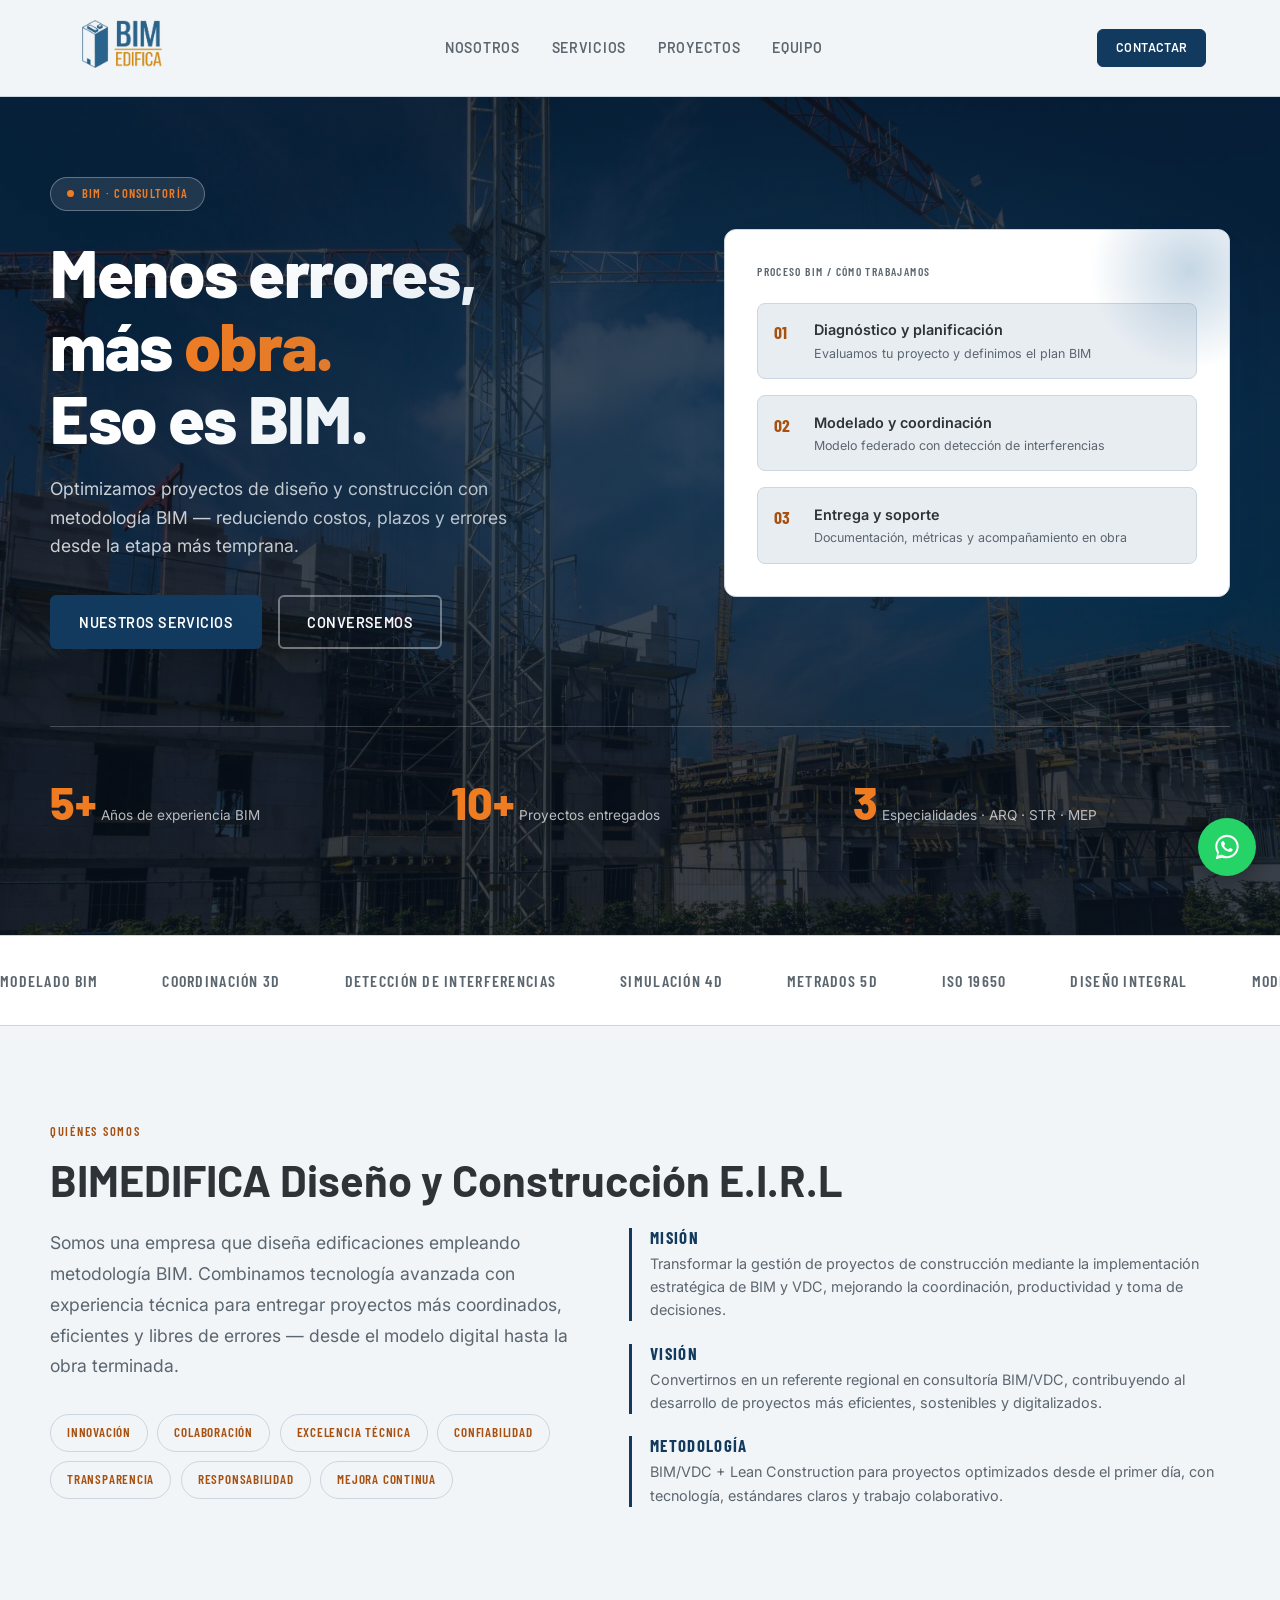
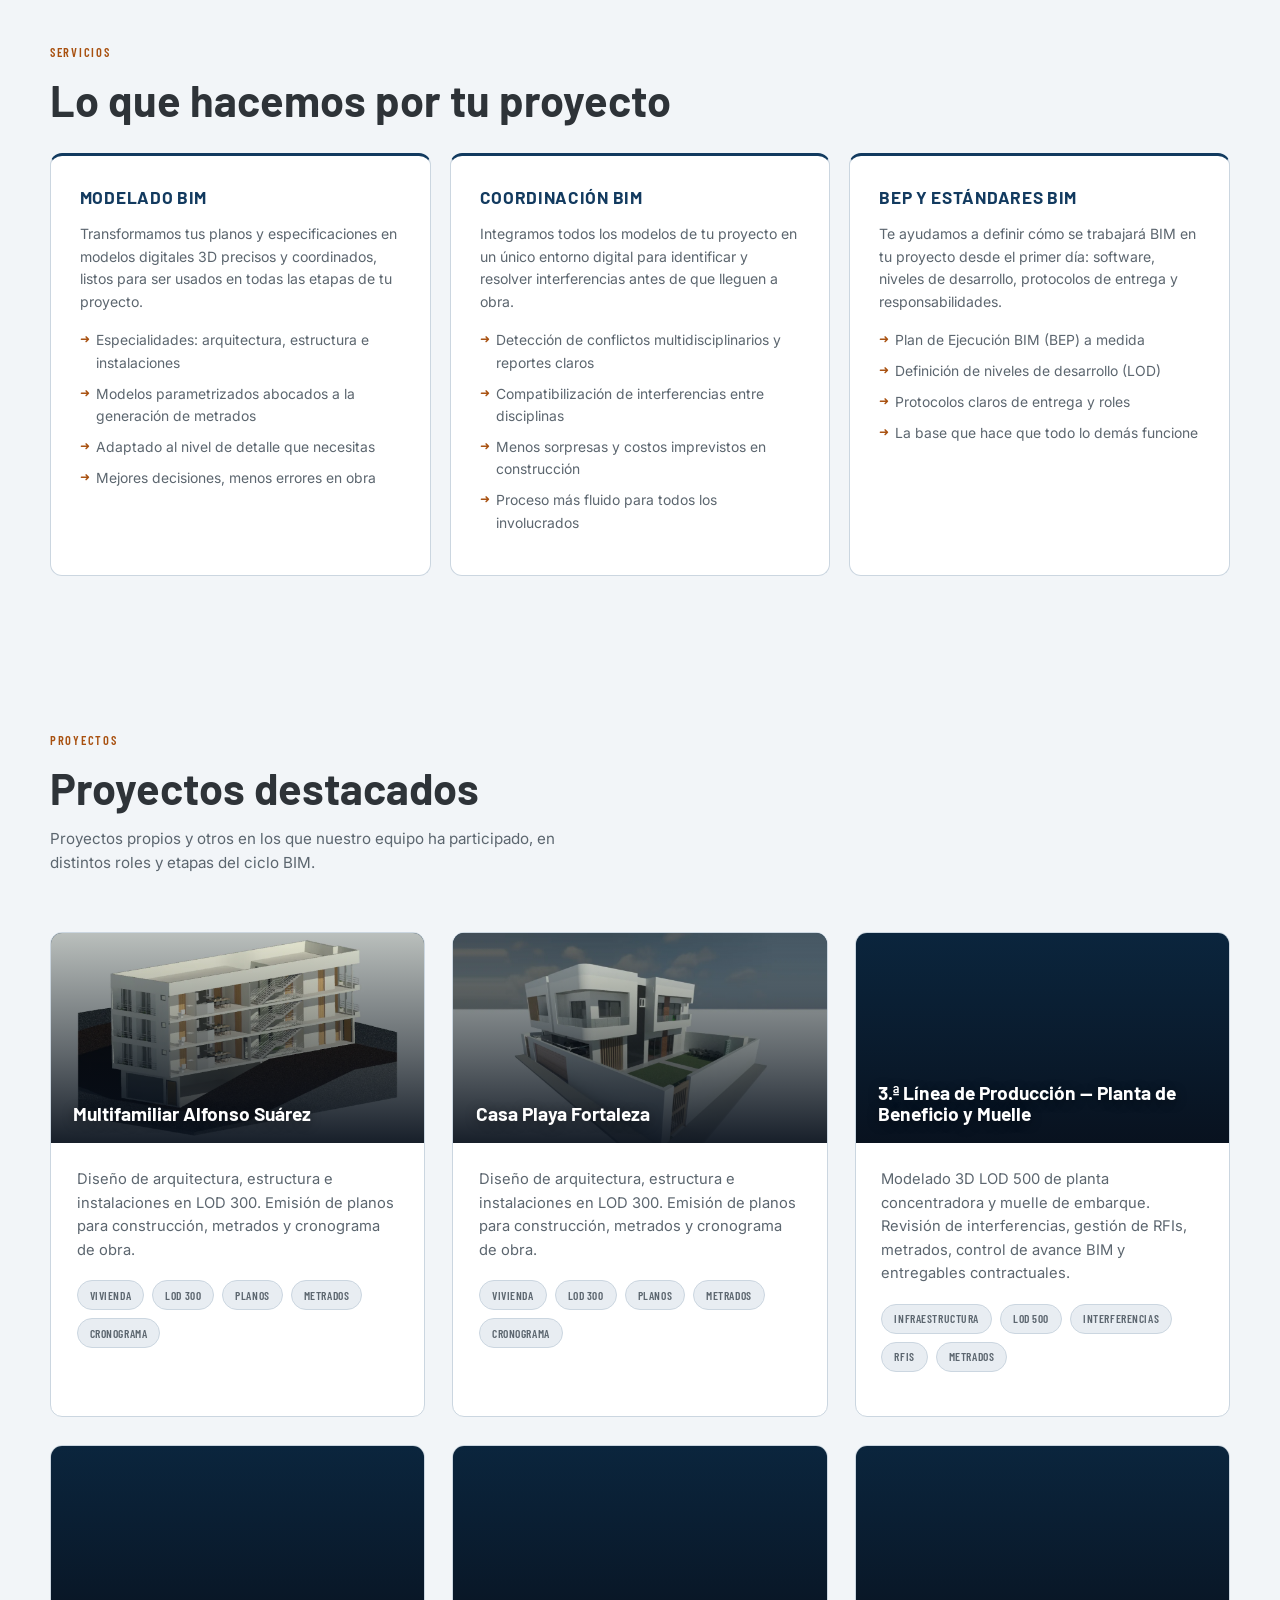
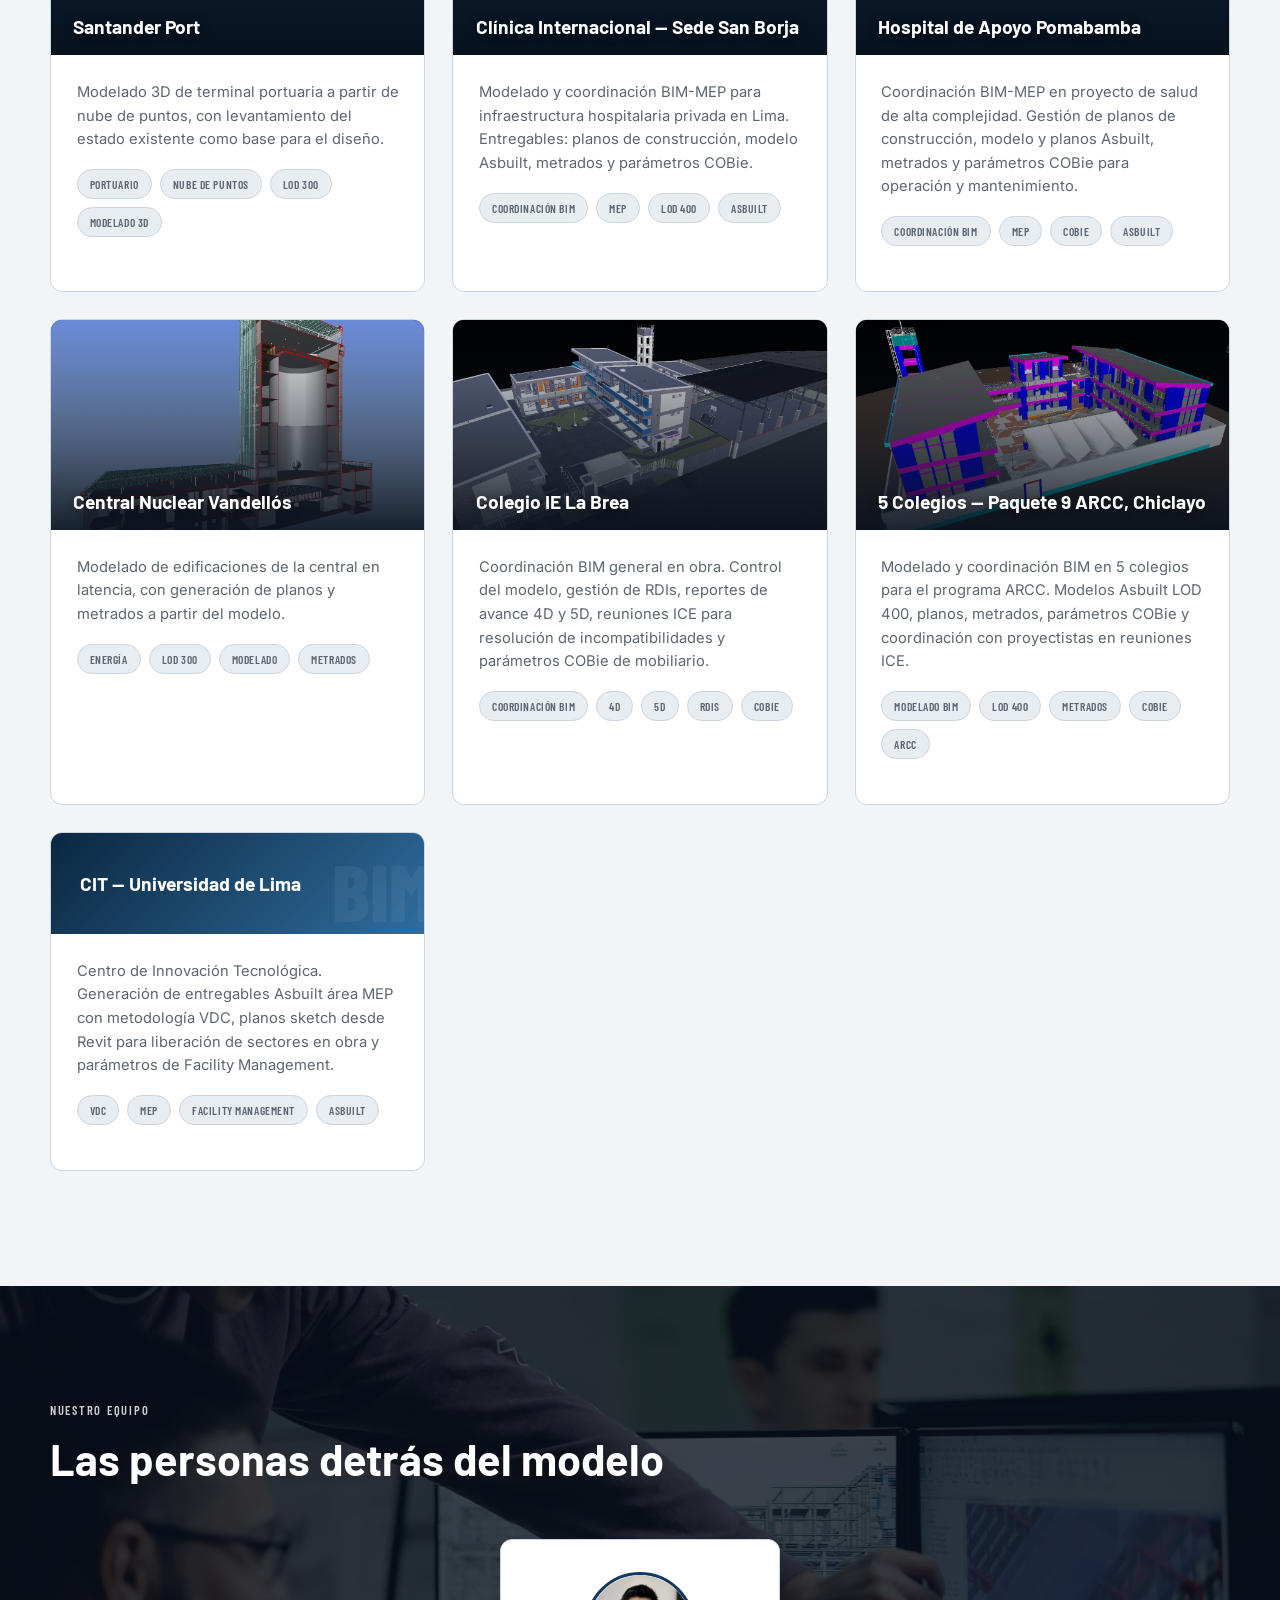
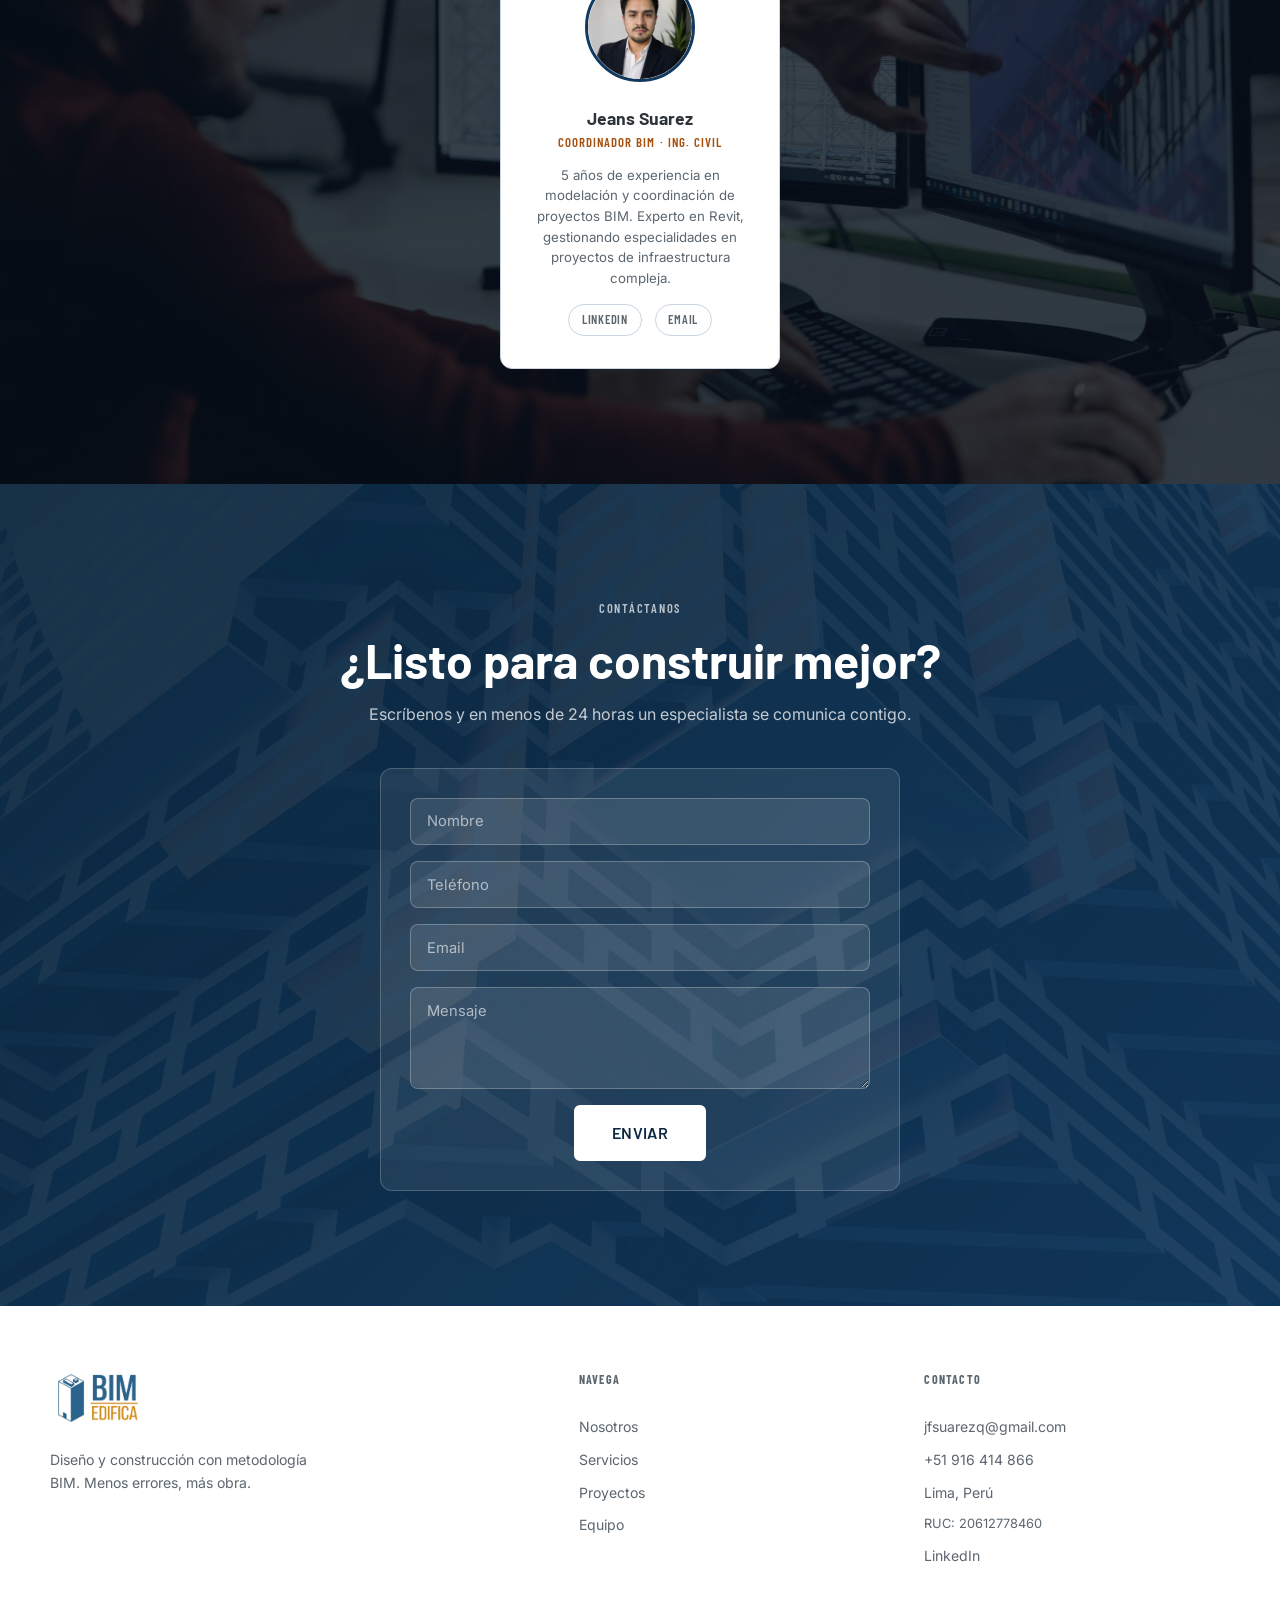
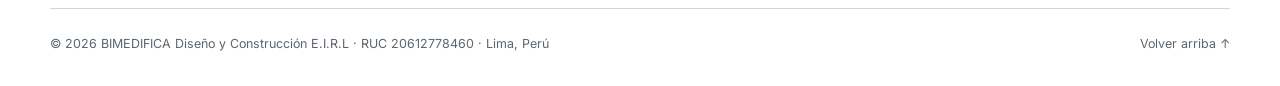
==== commit 02da1a6c: "Mejoras generales Mejoras generales" ====
--- a/index.html
+++ b/index.html
@@ -3,9 +3,22 @@
 <head>
 <meta charset="UTF-8">
 <meta name="viewport" content="width=device-width, initial-scale=1.0">
-<title>BIMEDIFICA</title>
+<title>BIMEDIFICA — Consultoría BIM para Proyectos de Construcción</title>
 <meta name="description" content="Menos errores, más obra. Eso es BIM. Consultoría y construcción con metodología BIM en Perú.">
-<link rel="icon" type="image/png" href="images/img1.png"><link rel="preconnect" href="https://fonts.googleapis.com">
+<link rel="canonical" href="https://bimedifica.com/">
+<meta property="og:type" content="website">
+<meta property="og:site_name" content="BIMEDIFICA">
+<meta property="og:title" content="BIMEDIFICA — Consultoría BIM para Proyectos de Construcción">
+<meta property="og:description" content="Menos errores, más obra. Eso es BIM. Consultoría y construcción con metodología BIM en Perú.">
+<meta property="og:url" content="https://bimedifica.com/">
+<meta property="og:image" content="https://bimedifica.com/images/img1.png">
+<meta property="og:locale" content="es_PE">
+<meta name="twitter:card" content="summary_large_image">
+<link rel="icon" href="images/favicon.ico?v=2" sizes="any">
+<link rel="icon" type="image/png" href="images/img1.png?v=2">
+<link rel="apple-touch-icon" href="images/apple-touch-icon.png?v=2">
+<meta name="theme-color" content="#123A5F">
+<link rel="preconnect" href="https://fonts.googleapis.com">
 <link rel="preconnect" href="https://fonts.gstatic.com" crossorigin>
 <link href="https://fonts.googleapis.com/css2?family=Barlow:wght@400;500;600;700;800&family=Barlow+Condensed:wght@400;600;700&family=Inter:wght@400;500&display=swap" rel="stylesheet">
 <link rel="stylesheet" href="css/styles.css">
@@ -16,7 +29,7 @@
 <header class="nav" id="top">
   <div class="nav__inner">
     <a href="#top" class="nav__logo">
-      <img src="images/img2.png" alt="BIMEDIFICA">
+      <img src="images/img2.png?v=2" alt="BIMEDIFICA">
     </a>
     <nav class="nav__links" id="navLinks">
       <a href="#sobre-nosotros">Nosotros</a>
@@ -98,10 +111,10 @@
   <div class="strip__row">
     <span>Modelado BIM</span><span>Coordinación 3D</span><span>Detección de Interferencias</span>
     <span>Simulación 4D</span><span>Metrados 5D</span><span>ISO 19650</span>
-    <span>Diseño Integral</span><span>Escaneo Láser</span>
+    <span>Diseño Integral</span>
     <span>Modelado BIM</span><span>Coordinación 3D</span><span>Detección de Interferencias</span>
     <span>Simulación 4D</span><span>Metrados 5D</span><span>ISO 19650</span>
-    <span>Diseño Integral</span><span>Escaneo Láser</span>
+    <span>Diseño Integral</span>
   </div>
 </div>
 
@@ -131,25 +144,16 @@
     </div>
     <div class="about__pillars">
       <div class="pillar">
-        <span class="pillar__icon">🎯</span>
-        <div>
-          <h3>Misión</h3>
-          <p>Transformar la gestión de proyectos de construcción mediante la implementación estratégica de BIM y VDC, mejorando la coordinación, productividad y toma de decisiones.</p>
-        </div>
+        <h3>Misión</h3>
+        <p>Transformar la gestión de proyectos de construcción mediante la implementación estratégica de BIM y VDC, mejorando la coordinación, productividad y toma de decisiones.</p>
       </div>
       <div class="pillar">
-        <span class="pillar__icon">🔭</span>
-        <div>
-          <h3>Visión</h3>
-          <p>Convertirnos en un referente regional en consultoría BIM/VDC, contribuyendo al desarrollo de proyectos más eficientes, sostenibles y digitalizados.</p>
-        </div>
+        <h3>Visión</h3>
+        <p>Convertirnos en un referente regional en consultoría BIM/VDC, contribuyendo al desarrollo de proyectos más eficientes, sostenibles y digitalizados.</p>
       </div>
       <div class="pillar">
-        <span class="pillar__icon">⚙️</span>
-        <div>
-          <h3>Metodología</h3>
-          <p>BIM/VDC + Lean Construction para proyectos optimizados desde el primer día, con tecnología, estándares claros y trabajo colaborativo.</p>
-        </div>
+        <h3>Metodología</h3>
+        <p>BIM/VDC + Lean Construction para proyectos optimizados desde el primer día, con tecnología, estándares claros y trabajo colaborativo.</p>
       </div>
     </div>
   </div>
@@ -163,29 +167,26 @@
   </div>
   <div class="services__grid">
     <article class="service-card">
-      <span class="service-card__icon">🏗️</span>
       <h3>Modelado BIM</h3>
       <p style="font-size:.88rem;color:var(--text-muted);margin-bottom:1rem;">Transformamos tus planos y especificaciones en modelos digitales 3D precisos y coordinados, listos para ser usados en todas las etapas de tu proyecto.</p>
       <ul>
-        <li>Revit y ArchiCAD (arquitectura, estructura e instalaciones)</li>
+        <li>Especialidades: arquitectura, estructura e instalaciones</li>
+        <li>Modelos parametrizados abocados a la generaci&oacute;n de metrados</li>
         <li>Adaptado al nivel de detalle que necesitas</li>
         <li>Mejores decisiones, menos errores en obra</li>
-        <li>Mayor certeza antes de llegar a construcción</li>
       </ul>
     </article>
     <article class="service-card">
-      <span class="service-card__icon">🔗</span>
       <h3>Coordinación BIM</h3>
       <p style="font-size:.88rem;color:var(--text-muted);margin-bottom:1rem;">Integramos todos los modelos de tu proyecto en un único entorno digital para identificar y resolver interferencias antes de que lleguen a obra.</p>
       <ul>
-        <li>Navisworks y Solibri para detección de conflictos</li>
-        <li>Reportes claros de interferencias entre disciplinas</li>
+        <li>Detecci&oacute;n de conflictos multidisciplinarios y reportes claros</li>
+        <li>Compatibilizaci&oacute;n de interferencias entre disciplinas</li>
         <li>Menos sorpresas y costos imprevistos en construcción</li>
         <li>Proceso más fluido para todos los involucrados</li>
       </ul>
     </article>
     <article class="service-card">
-      <span class="service-card__icon">📋</span>
       <h3>BEP y Estándares BIM</h3>
       <p style="font-size:.88rem;color:var(--text-muted);margin-bottom:1rem;">Te ayudamos a definir cómo se trabajará BIM en tu proyecto desde el primer día: software, niveles de desarrollo, protocolos de entrega y responsabilidades.</p>
       <ul>
@@ -203,9 +204,31 @@
   <div class="section-head" style="max-width:var(--container);margin-inline:auto;">
     <p class="eyebrow">Proyectos</p>
     <h2>Proyectos destacados</h2>
-    <p class="section-head__note">Proyectos en los que nuestro equipo ha participado, en distintos roles y etapas del ciclo BIM.</p>
+    <p class="section-head__note">Proyectos propios y otros en los que nuestro equipo ha participado, en distintos roles y etapas del ciclo BIM.</p>
   </div>
   <div class="projects__grid">
+
+    <article class="project-card">
+      <div class="project-card__header project-card__header--img">
+        <img src="images/proy-alfonso.webp" alt="Modelo BIM seccionado del edificio multifamiliar Alfonso Su&aacute;rez" loading="lazy" decoding="async" width="1200" height="675">
+        <h3>Multifamiliar Alfonso Su&aacute;rez</h3>
+      </div>
+      <div class="project-card__body">
+        <p>Dise&ntilde;o de arquitectura, estructura e instalaciones en LOD 300. Emisi&oacute;n de planos para construcci&oacute;n, metrados y cronograma de obra.</p>
+        <div class="tags"><span>Vivienda</span><span>LOD 300</span><span>Planos</span><span>Metrados</span><span>Cronograma</span></div>
+      </div>
+    </article>
+
+    <article class="project-card">
+      <div class="project-card__header project-card__header--img">
+        <img src="images/proy-fortaleza.webp" alt="Render del proyecto de vivienda Casa Playa Fortaleza" loading="lazy" decoding="async" width="1200" height="675">
+        <h3>Casa Playa Fortaleza</h3>
+      </div>
+      <div class="project-card__body">
+        <p>Dise&ntilde;o de arquitectura, estructura e instalaciones en LOD 300. Emisi&oacute;n de planos para construcci&oacute;n, metrados y cronograma de obra.</p>
+        <div class="tags"><span>Vivienda</span><span>LOD 300</span><span>Planos</span><span>Metrados</span><span>Cronograma</span></div>
+      </div>
+    </article>
 
     <article class="project-card">
       <div class="project-card__header project-card__header--img">
@@ -291,16 +314,6 @@
       <div class="project-card__body">
         <p>Centro de Innovaci&oacute;n Tecnol&oacute;gica. Generaci&oacute;n de entregables Asbuilt &aacute;rea MEP con metodolog&iacute;a VDC, planos sketch desde Revit para liberaci&oacute;n de sectores en obra y par&aacute;metros de Facility Management.</p>
         <div class="tags"><span>VDC</span><span>MEP</span><span>Facility Management</span><span>Asbuilt</span></div>
-      </div>
-    </article>
-
-    <article class="project-card">
-      <div class="project-card__header">
-        <h3>Hospital de Apoyo Manuel Higarakaki</h3>
-      </div>
-      <div class="project-card__body">
-        <p>Asistencia en residencia de obra en Satipo. Elaboraci&oacute;n de adicionales, valorizaciones mensuales, detalles en CAD, memorias t&eacute;cnicas y supervisi&oacute;n de especificaciones t&eacute;cnicas en campo.</p>
-        <div class="tags"><span>Supervisi&oacute;n</span><span>CAD</span><span>Memorias T&eacute;cnicas</span><span>Salud</span></div>
       </div>
     </article>
 
@@ -358,7 +371,7 @@
 <footer class="footer">
   <div class="footer__inner">
     <div class="footer__brand">
-      <img src="images/img2.png" alt="BIMEDIFICA">
+      <img src="images/img2.png?v=2" alt="BIMEDIFICA">
       <p>Diseño y construcción con metodología BIM. Menos errores, más obra.</p>
     </div>
     <div class="footer__col">
--- a/css/styles.css
+++ b/css/styles.css
@@ -1,18 +1,20 @@
 :root {
-  --blue: #28638F;
-  --blue-dark: #1A4666;
-  --blue-light: #4A9FE8;
-  --blue-pale: #D6E8F9;
-  --bg: #EEF3F9;
+  /* Paleta de marca: azul profundo 60% · naranja coordinación 30% · grafito 10% */
+  --blue: #123A5F;
+  --blue-dark: #0B2740;
+  --blue-light: #2F6D9E;
+  --blue-pale: #DCE7F0;
+  --bg: #F2F5F8;
   --surface: #FFFFFF;
-  --surface-2: #E4EBF5;
-  --border: #C8D8EE;
-  --text: #0C1A2E;
-  --text-muted: #4A6080;
-  --accent: #28638F;
-  --accent-bright: #D78A0A;
+  --surface-2: #E8EDF2;
+  --border: #CBD6E0;
+  --text: #2E3338;
+  --text-muted: #5C666F;
+  --accent: #123A5F;
+  --accent-bright: #F07C22;
+  --accent-deep: #A8500F; /* naranja de marca oscurecido, legible sobre fondos claros */
   --accent-ink: #FFFFFF;
-  --shadow: 0 16px 48px -20px rgba(13,38,80,0.18);
+  --shadow: 0 16px 48px -20px rgba(18,58,95,0.18);
   --font-head: 'Barlow', sans-serif;
   --font-cond: 'Barlow Condensed', sans-serif;
   --font-body: 'Inter', sans-serif;
@@ -26,7 +28,7 @@
 a{color:inherit;text-decoration:none;}ul{list-style:none;}
 ::selection{background:var(--blue);color:#fff;}
 :focus-visible{outline:2px solid var(--accent-bright);outline-offset:3px;}
-.eyebrow{font-family:var(--font-cond);font-size:.78rem;letter-spacing:.14em;text-transform:uppercase;color:var(--accent-bright);margin-bottom:.9rem;font-weight:600;}
+.eyebrow{font-family:var(--font-cond);font-size:.78rem;letter-spacing:.14em;text-transform:uppercase;color:var(--accent-deep);margin-bottom:.9rem;font-weight:600;}
 h1,h2,h3{font-family:var(--font-head);font-weight:700;line-height:1.1;}
 section{padding:clamp(4rem,9vw,7.5rem) 1.5rem;}
 .section-head{max-width:660px;margin-bottom:3.5rem;}
@@ -37,7 +39,7 @@
 .btn--primary{background:var(--accent);color:#fff;border-color:var(--accent);}
 .btn--primary:hover{background:var(--blue-dark);border-color:var(--blue-dark);}
 .btn--ghost{border-color:var(--border);color:var(--text);}
-.btn--ghost:hover{border-color:var(--accent-bright);color:var(--accent-bright);}
+.btn--ghost:hover{border-color:var(--accent-bright);color:var(--accent-deep);}
 .btn--small{padding:.5rem 1.1rem;font-size:.78rem;background:var(--accent);color:#fff;border:1.5px solid var(--accent);}
 .btn--small:hover{background:var(--blue-dark);border-color:var(--blue-dark);color:#fff;}
 .btn--lg{padding:1.05rem 2.2rem;font-size:1rem;}
@@ -47,7 +49,7 @@
 
 .nav__links{display:flex;gap:2rem;}
 .nav__links a{font-family:var(--font-head);font-size:.88rem;font-weight:600;color:var(--text-muted);text-transform:uppercase;letter-spacing:.05em;transition:color .2s;}
-.nav__links a:hover{color:var(--accent-bright);}
+.nav__links a:hover{color:var(--accent-deep);}
 .nav__actions{display:flex;align-items:center;gap:.9rem;}
 .nav__burger{display:none;flex-direction:column;gap:4px;width:24px;background:none;border:none;cursor:pointer;}
 .nav__burger span{height:2px;background:var(--text);border-radius:2px;}
@@ -59,7 +61,7 @@
 }
 /* HERO */
 .hero{padding-top:clamp(2.5rem,7vw,5rem);padding-bottom:clamp(3rem,8vw,6rem);position:relative;overflow:hidden;background:linear-gradient(rgba(8,16,28,.78),rgba(8,16,28,.78)),url('../images/img6.jpg') center/cover no-repeat;}
-.hero::before{content:'';position:absolute;inset:0;background:radial-gradient(ellipse 70% 60% at 60% 40%,rgba(29,98,176,.25) 0%,transparent 70%);pointer-events:none;}
+.hero::before{content:'';position:absolute;inset:0;background:radial-gradient(ellipse 70% 60% at 60% 40%,rgba(47,109,158,.28) 0%,transparent 70%);pointer-events:none;}
 .hero__inner{max-width:var(--container);margin-inline:auto;display:grid;grid-template-columns:1.1fr 0.9fr;gap:3.5rem;align-items:center;}
 .hero .hero__badge{background:rgba(255,255,255,.1);border-color:rgba(255,255,255,.3);}
 .hero .hero__headline{color:#fff;}
@@ -77,12 +79,12 @@
 .hero__cta{display:flex;gap:1rem;flex-wrap:wrap;}
 /* Visual card */
 .hero__card{background:var(--surface);border:1px solid var(--border);border-radius:var(--radius);padding:2rem;box-shadow:var(--shadow);position:relative;overflow:hidden;}
-.hero__card::before{content:'';position:absolute;top:-60px;right:-60px;width:200px;height:200px;border-radius:50%;background:radial-gradient(circle,rgba(29,98,176,.3),transparent 70%);}
+.hero__card::before{content:'';position:absolute;top:-60px;right:-60px;width:200px;height:200px;border-radius:50%;background:radial-gradient(circle,rgba(47,109,158,.28),transparent 70%);}
 .hero__card-label{font-family:var(--font-cond);font-size:.72rem;letter-spacing:.12em;text-transform:uppercase;color:var(--text-muted);font-weight:600;margin-bottom:1.4rem;}
 .bim-steps{display:flex;flex-direction:column;gap:1rem;}
 .bim-step{display:flex;align-items:flex-start;gap:1rem;padding:.9rem 1rem;border-radius:8px;background:var(--surface-2);border:1px solid var(--border);transition:border-color .25s;}
 .bim-step:hover{border-color:var(--accent);}
-.bim-step__num{font-family:var(--font-cond);font-size:1.1rem;font-weight:700;color:var(--accent-bright);min-width:24px;}
+.bim-step__num{font-family:var(--font-cond);font-size:1.1rem;font-weight:700;color:var(--accent-deep);min-width:24px;}
 .bim-step__text h4{font-size:.9rem;font-weight:600;margin-bottom:.15rem;}
 .bim-step__text p{font-size:.78rem;color:var(--text-muted);}
 /* STATS */
@@ -100,27 +102,25 @@
 .about__grid{max-width:var(--container);margin-inline:auto;display:grid;grid-template-columns:1fr 1.1fr;gap:2rem;align-items:start;}
 .about__bio{font-size:1.1rem;color:var(--text-muted);line-height:1.75;margin-bottom:2rem;}
 .about__values{display:flex;flex-wrap:wrap;gap:.6rem;}
-.value-pill{padding:.45rem 1rem;border-radius:999px;border:1.5px solid var(--border);font-family:var(--font-cond);font-size:.82rem;font-weight:600;letter-spacing:.06em;text-transform:uppercase;color:var(--accent-bright);}
-.about__pillars{display:flex;flex-direction:column;gap:1.5rem;}
-.pillar{display:flex;gap:1rem;align-items:flex-start;}
-.pillar__icon{width:40px;height:40px;min-width:40px;border-radius:8px;background:var(--surface-2);border:1px solid var(--border);display:grid;place-items:center;font-size:1.1rem;}
-.pillar h3{font-size:1rem;font-weight:700;margin-bottom:.25rem;}
-.pillar p{font-size:.88rem;color:var(--text-muted);}
+.value-pill{padding:.45rem 1rem;border-radius:999px;border:1.5px solid var(--border);font-family:var(--font-cond);font-size:.82rem;font-weight:600;letter-spacing:.06em;text-transform:uppercase;color:var(--accent-deep);}
+.about__pillars{display:flex;flex-direction:column;gap:1.4rem;}
+.pillar{padding-left:1.15rem;border-left:3px solid var(--blue);}
+.pillar h3{font-family:var(--font-cond);font-size:1.05rem;font-weight:700;text-transform:uppercase;letter-spacing:.08em;color:var(--blue);margin-bottom:.35rem;}
+.pillar p{font-size:.9rem;color:var(--text-muted);}
 /* SERVICES */
 .services{padding-top:6rem;padding-bottom:clamp(1.5rem,4vw,2.5rem);}
 .services .section-head{margin-bottom:1.8rem;}
 .services__grid{max-width:var(--container);margin-inline:auto;display:grid;grid-template-columns:repeat(auto-fit,minmax(260px,1fr));gap:1.2rem;}
-.service-card{background:var(--surface);border:1px solid var(--border);border-radius:var(--radius);padding:2rem 1.8rem;transition:border-color .25s,transform .25s;}
-.service-card:hover{border-color:var(--accent);transform:translateY(-4px);}
-.service-card__icon{font-size:1.8rem;margin-bottom:1.1rem;display:block;}
-.service-card h3{font-size:1.15rem;margin-bottom:1rem;font-weight:700;}
+.service-card{background:var(--surface);border:1px solid var(--border);border-top:3px solid var(--blue);border-radius:var(--radius);padding:2rem 1.8rem;transition:border-color .25s,transform .25s;}
+.service-card:hover{border-color:var(--accent);border-top-color:var(--accent-bright);transform:translateY(-4px);}
+.service-card h3{font-size:1.08rem;margin-bottom:1rem;font-weight:700;color:var(--blue);text-transform:uppercase;letter-spacing:.04em;}
 .service-card li{font-size:.87rem;color:var(--text-muted);margin-bottom:.55rem;padding-left:1rem;position:relative;}
-.service-card li::before{content:'➜';position:absolute;left:0;color:var(--accent-bright);font-size:.75rem;}
+.service-card li::before{content:'➜';position:absolute;left:0;color:var(--accent-deep);font-size:.75rem;}
 /* PROJECTS */
 .projects__grid{max-width:var(--container);margin-inline:auto;display:grid;grid-template-columns:repeat(auto-fit,minmax(300px,1fr));gap:1.7rem;}
 .project-card{background:var(--surface);border:1px solid var(--border);border-radius:var(--radius);overflow:hidden;transition:transform .25s;}
 .project-card:hover{transform:translateY(-5px);}
-.project-card__header{background:linear-gradient(135deg,var(--blue-dark),var(--accent));padding:2.5rem 1.8rem;position:relative;overflow:hidden;}
+.project-card__header{background:linear-gradient(135deg,var(--blue-dark),var(--blue-light));padding:2.5rem 1.8rem;position:relative;overflow:hidden;}
 .project-card__header::after{content:'BIM';position:absolute;right:-10px;bottom:-20px;font-family:var(--font-cond);font-size:5rem;font-weight:800;color:rgba(255,255,255,.06);pointer-events:none;}
 .project-card__header h3{color:#fff;font-size:1.2rem;}
 .project-card__body{padding:1.6rem;}
@@ -148,7 +148,7 @@
 .testimonial footer strong{color:var(--text);font-weight:600;}
 .testimonial footer span{display:block;font-size:.8rem;color:var(--text-muted);}
 /* CTA */
-.cta{background:linear-gradient(135deg,rgba(26,70,102,.92) 0%,rgba(40,99,143,.88) 100%),url('../images/IMG4.jpg') center/cover no-repeat;position:relative;overflow:hidden;}
+.cta{background:linear-gradient(135deg,rgba(11,39,64,.93) 0%,rgba(18,58,95,.88) 100%),url('../images/IMG4.jpg') center/cover no-repeat;position:relative;overflow:hidden;}
 .cta__inner{max-width:var(--container);margin-inline:auto;text-align:center;position:relative;}
 .cta h2{font-size:clamp(1.8rem,4vw,3rem);color:#fff;margin-bottom:1rem;}
 .cta__text{color:rgba(255,255,255,.75);margin-bottom:2.2rem;}
@@ -172,9 +172,9 @@
 .footer__col h4{font-family:var(--font-cond);font-size:.75rem;font-weight:700;text-transform:uppercase;letter-spacing:.1em;color:var(--text-muted);margin-bottom:1rem;}
 .footer__col{display:flex;flex-direction:column;gap:.65rem;}
 .footer__col a{font-size:.88rem;color:var(--text-muted);}
-.footer__col a:hover{color:var(--accent-bright);}
+.footer__col a:hover{color:var(--accent-deep);}
 .footer__bottom{max-width:var(--container);margin-inline:auto;padding-top:1.6rem;display:flex;justify-content:space-between;font-size:.78rem;color:var(--text-muted);flex-wrap:wrap;gap:1rem;}
-.footer__bottom a:hover{color:var(--accent-bright);}
+.footer__bottom a:hover{color:var(--accent-deep);}
 /* REVEAL */
 .reveal{opacity:0;transform:translateY(20px);transition:opacity .7s ease,transform .7s ease;}
 .reveal.is-visible{opacity:1;transform:translateY(0);}
@@ -200,11 +200,11 @@
 .team-card:hover{border-color:var(--accent);transform:translateY(-4px);}
 .team-card__photo{width:110px;height:110px;border-radius:50%;overflow:hidden;margin:0 auto 1.2rem;border:3px solid var(--accent);object-fit:cover;}
 .team-card h3{font-size:1.1rem;font-weight:700;margin-bottom:.2rem;}
-.team-card__role{font-family:var(--font-cond);font-size:.8rem;font-weight:600;text-transform:uppercase;letter-spacing:.08em;color:var(--accent-bright);margin-bottom:.8rem;}
+.team-card__role{font-family:var(--font-cond);font-size:.8rem;font-weight:600;text-transform:uppercase;letter-spacing:.08em;color:var(--accent-deep);margin-bottom:.8rem;}
 .team-card__bio{font-size:.83rem;color:var(--text-muted);line-height:1.55;margin-bottom:1rem;}
 .team-card__links{display:flex;gap:.8rem;justify-content:center;}
 .team-card__links a{font-family:var(--font-cond);font-size:.78rem;font-weight:600;text-transform:uppercase;letter-spacing:.06em;color:var(--text-muted);border:1px solid var(--border);padding:.3rem .8rem;border-radius:999px;transition:color .2s,border-color .2s;}
-.team-card__links a:hover{color:var(--accent-bright);border-color:var(--accent-bright);}
+.team-card__links a:hover{color:var(--accent-deep);border-color:var(--accent-bright);}
 
 .nav__logo img, .footer__brand img {
   height: 56px; width: auto;
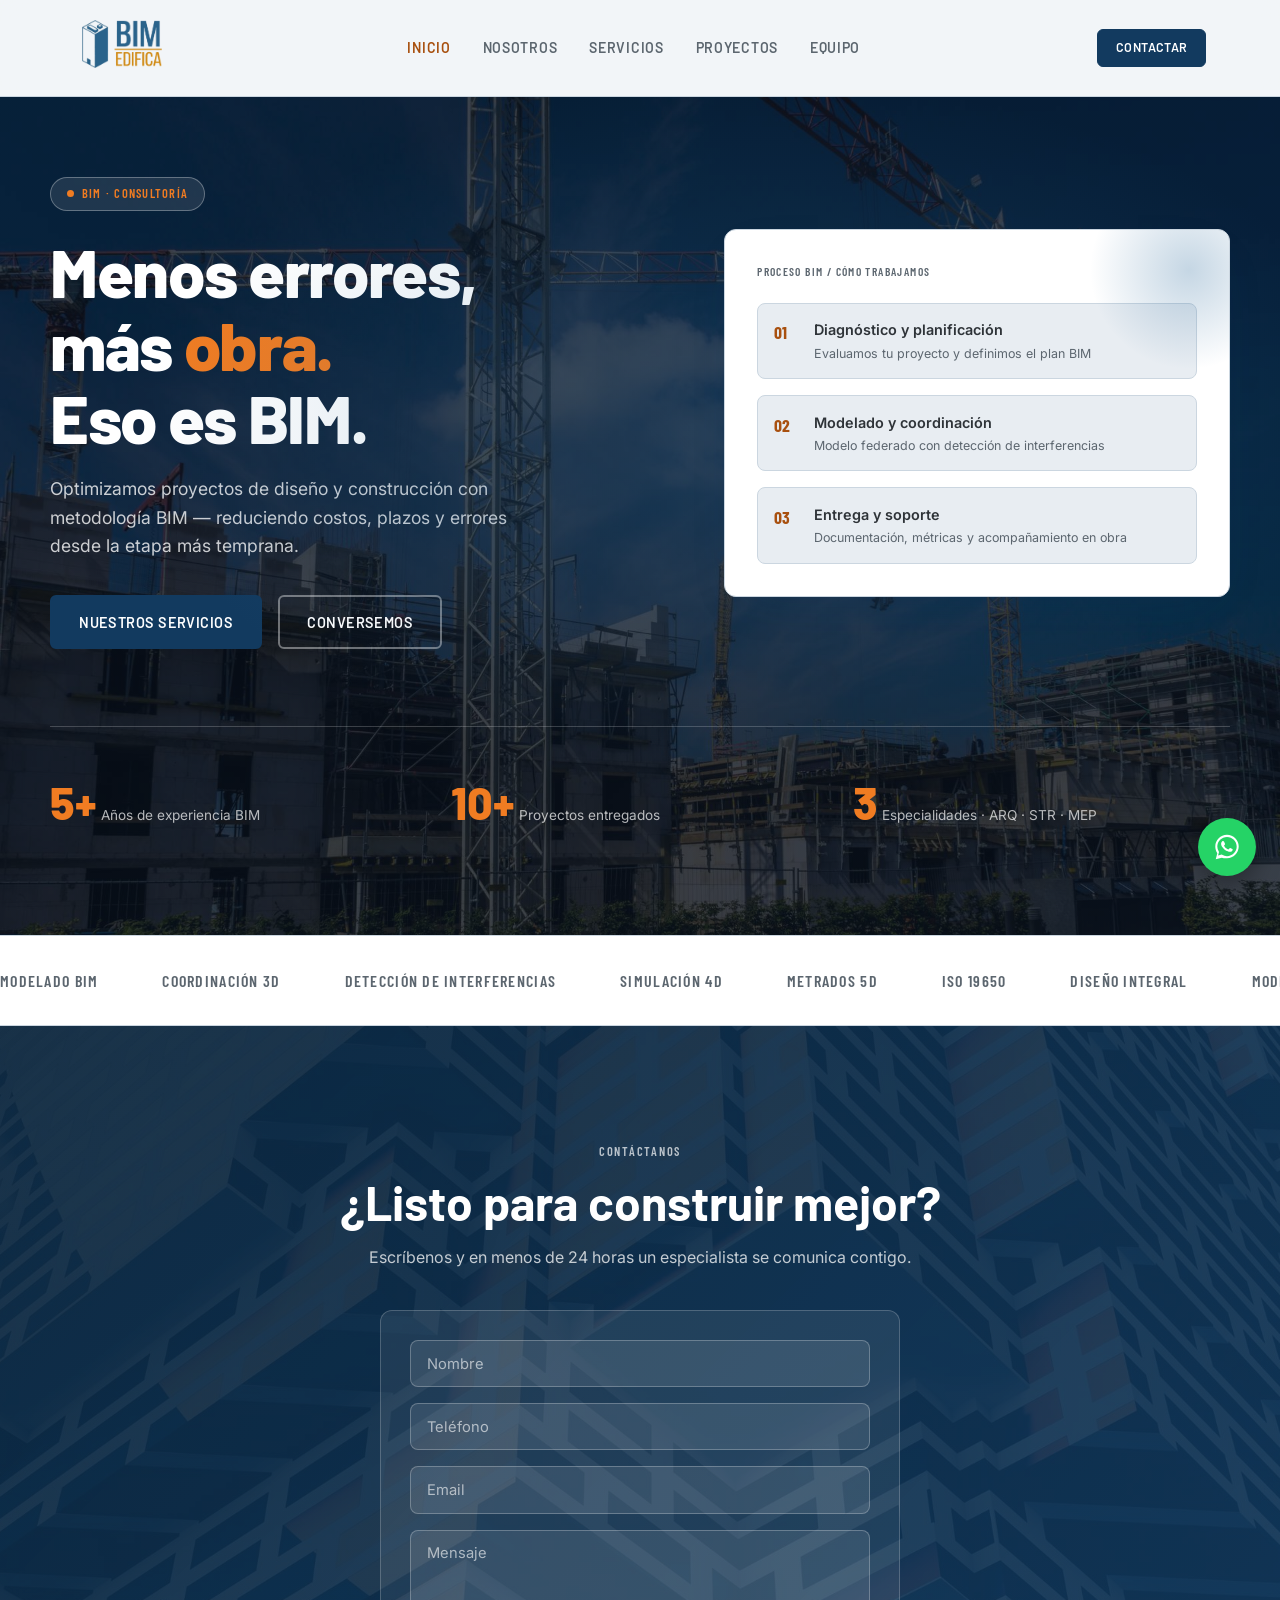
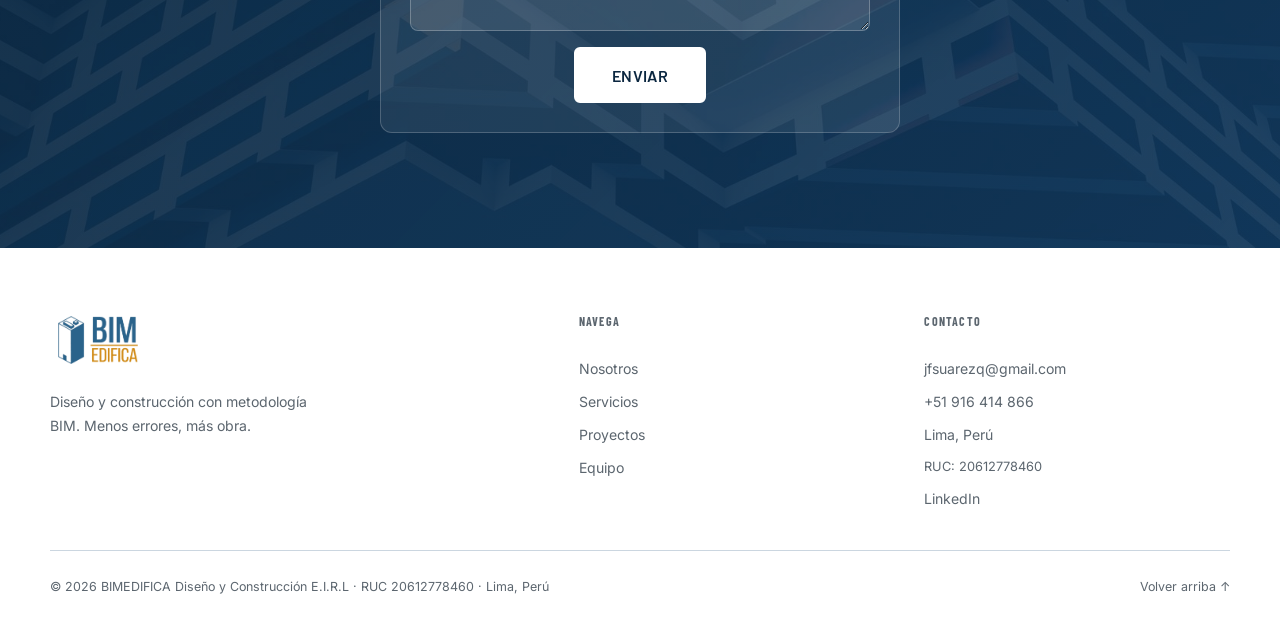
==== commit 74df3109: "Agregar proyectos y modif. pagina web se creo secciones en la pagina web" ====
--- a/index.html
+++ b/index.html
@@ -32,10 +32,11 @@
       <img src="images/img2.png?v=2" alt="BIMEDIFICA">
     </a>
     <nav class="nav__links" id="navLinks">
-      <a href="#sobre-nosotros">Nosotros</a>
-      <a href="#servicios">Servicios</a>
-      <a href="#proyectos">Proyectos</a>
-      <a href="#equipo">Equipo</a>
+      <a href="#top" class="is-active">Inicio</a>
+      <a href="nosotros.html">Nosotros</a>
+      <a href="servicios.html">Servicios</a>
+      <a href="proyectos.html">Proyectos</a>
+      <a href="equipo.html">Equipo</a>
     </nav>
     <div class="nav__actions">
       <a href="#contacto" class="btn btn--primary btn--small">Contactar</a>
@@ -56,7 +57,7 @@
       <h1 class="hero__headline">Menos errores,<br>más <em>obra.</em><br>Eso es BIM.</h1>
       <p class="hero__sub">Optimizamos proyectos de diseño y construcción con metodología BIM — reduciendo costos, plazos y errores desde la etapa más temprana.</p>
       <div class="hero__cta">
-        <a href="#servicios" class="btn btn--primary">Nuestros servicios</a>
+        <a href="servicios.html" class="btn btn--primary">Nuestros servicios</a>
         <a href="#contacto" class="btn btn--ghost">Conversemos</a>
       </div>
     </div>
@@ -118,232 +119,6 @@
   </div>
 </div>
 
-<!-- SOBRE NOSOTROS -->
-<section class="about" id="sobre-nosotros">
-  <div class="section-head" style="max-width:var(--container);margin-inline:auto;">
-    <p class="eyebrow">Quiénes somos</p>
-    <!-- EDITA con 1d, 1e, 1f, 1g cuando los tengas -->
-    <h2>BIMEDIFICA Diseño y Construcción E.I.R.L</h2>
-  </div>
-  <div class="about__grid">
-    <div>
-      <p class="about__bio">
-        Somos una empresa que diseña edificaciones empleando metodología BIM. Combinamos
-        tecnología avanzada con experiencia técnica para entregar proyectos más coordinados,
-        eficientes y libres de errores — desde el modelo digital hasta la obra terminada.
-      </p>
-      <div class="about__values">
-        <span class="value-pill">Innovación</span>
-        <span class="value-pill">Colaboración</span>
-        <span class="value-pill">Excelencia técnica</span>
-        <span class="value-pill">Confiabilidad</span>
-        <span class="value-pill">Transparencia</span>
-        <span class="value-pill">Responsabilidad</span>
-        <span class="value-pill">Mejora continua</span>
-      </div>
-    </div>
-    <div class="about__pillars">
-      <div class="pillar">
-        <h3>Misión</h3>
-        <p>Transformar la gestión de proyectos de construcción mediante la implementación estratégica de BIM y VDC, mejorando la coordinación, productividad y toma de decisiones.</p>
-      </div>
-      <div class="pillar">
-        <h3>Visión</h3>
-        <p>Convertirnos en un referente regional en consultoría BIM/VDC, contribuyendo al desarrollo de proyectos más eficientes, sostenibles y digitalizados.</p>
-      </div>
-      <div class="pillar">
-        <h3>Metodología</h3>
-        <p>BIM/VDC + Lean Construction para proyectos optimizados desde el primer día, con tecnología, estándares claros y trabajo colaborativo.</p>
-      </div>
-    </div>
-  </div>
-</section>
-
-<!-- SERVICIOS -->
-<section class="services" id="servicios">
-  <div class="section-head" style="max-width:var(--container);margin-inline:auto;">
-    <p class="eyebrow">Servicios</p>
-    <h2>Lo que hacemos por tu proyecto</h2>
-  </div>
-  <div class="services__grid">
-    <article class="service-card">
-      <h3>Modelado BIM</h3>
-      <p style="font-size:.88rem;color:var(--text-muted);margin-bottom:1rem;">Transformamos tus planos y especificaciones en modelos digitales 3D precisos y coordinados, listos para ser usados en todas las etapas de tu proyecto.</p>
-      <ul>
-        <li>Especialidades: arquitectura, estructura e instalaciones</li>
-        <li>Modelos parametrizados abocados a la generaci&oacute;n de metrados</li>
-        <li>Adaptado al nivel de detalle que necesitas</li>
-        <li>Mejores decisiones, menos errores en obra</li>
-      </ul>
-    </article>
-    <article class="service-card">
-      <h3>Coordinación BIM</h3>
-      <p style="font-size:.88rem;color:var(--text-muted);margin-bottom:1rem;">Integramos todos los modelos de tu proyecto en un único entorno digital para identificar y resolver interferencias antes de que lleguen a obra.</p>
-      <ul>
-        <li>Detecci&oacute;n de conflictos multidisciplinarios y reportes claros</li>
-        <li>Compatibilizaci&oacute;n de interferencias entre disciplinas</li>
-        <li>Menos sorpresas y costos imprevistos en construcción</li>
-        <li>Proceso más fluido para todos los involucrados</li>
-      </ul>
-    </article>
-    <article class="service-card">
-      <h3>BEP y Estándares BIM</h3>
-      <p style="font-size:.88rem;color:var(--text-muted);margin-bottom:1rem;">Te ayudamos a definir cómo se trabajará BIM en tu proyecto desde el primer día: software, niveles de desarrollo, protocolos de entrega y responsabilidades.</p>
-      <ul>
-        <li>Plan de Ejecución BIM (BEP) a medida</li>
-        <li>Definición de niveles de desarrollo (LOD)</li>
-        <li>Protocolos claros de entrega y roles</li>
-        <li>La base que hace que todo lo demás funcione</li>
-      </ul>
-    </article>
-  </div>
-</section>
-
-<!-- PROYECTOS -->
-<section class="projects" id="proyectos">
-  <div class="section-head" style="max-width:var(--container);margin-inline:auto;">
-    <p class="eyebrow">Proyectos</p>
-    <h2>Proyectos destacados</h2>
-    <p class="section-head__note">Proyectos propios y otros en los que nuestro equipo ha participado, en distintos roles y etapas del ciclo BIM.</p>
-  </div>
-  <div class="projects__grid">
-
-    <article class="project-card">
-      <div class="project-card__header project-card__header--img">
-        <img src="images/proy-alfonso.webp" alt="Modelo BIM seccionado del edificio multifamiliar Alfonso Su&aacute;rez" loading="lazy" decoding="async" width="1200" height="675">
-        <h3>Multifamiliar Alfonso Su&aacute;rez</h3>
-      </div>
-      <div class="project-card__body">
-        <p>Dise&ntilde;o de arquitectura, estructura e instalaciones en LOD 300. Emisi&oacute;n de planos para construcci&oacute;n, metrados y cronograma de obra.</p>
-        <div class="tags"><span>Vivienda</span><span>LOD 300</span><span>Planos</span><span>Metrados</span><span>Cronograma</span></div>
-      </div>
-    </article>
-
-    <article class="project-card">
-      <div class="project-card__header project-card__header--img">
-        <img src="images/proy-fortaleza.webp" alt="Render del proyecto de vivienda Casa Playa Fortaleza" loading="lazy" decoding="async" width="1200" height="675">
-        <h3>Casa Playa Fortaleza</h3>
-      </div>
-      <div class="project-card__body">
-        <p>Dise&ntilde;o de arquitectura, estructura e instalaciones en LOD 300. Emisi&oacute;n de planos para construcci&oacute;n, metrados y cronograma de obra.</p>
-        <div class="tags"><span>Vivienda</span><span>LOD 300</span><span>Planos</span><span>Metrados</span><span>Cronograma</span></div>
-      </div>
-    </article>
-
-    <article class="project-card">
-      <div class="project-card__header project-card__header--img">
-        <img src="images/proy-marcona.webp" alt="Modelo BIM de la planta de beneficio y muelle de embarque, Marcona" loading="lazy" decoding="async" width="1200" height="675">
-        <h3>3.&ordf; L&iacute;nea de Producci&oacute;n &mdash; Planta de Beneficio y Muelle</h3>
-      </div>
-      <div class="project-card__body">
-        <p>Modelado 3D LOD 500 de planta concentradora y muelle de embarque. Revisi&oacute;n de interferencias, gesti&oacute;n de RFIs, metrados, control de avance BIM y entregables contractuales.</p>
-        <div class="tags"><span>Infraestructura</span><span>LOD 500</span><span>Interferencias</span><span>RFIs</span><span>Metrados</span></div>
-      </div>
-    </article>
-
-    <article class="project-card">
-      <div class="project-card__header project-card__header--img">
-        <img src="images/proy-santander.webp" alt="Modelo BIM de la terminal portuaria de Santander" loading="lazy" decoding="async" width="1200" height="675">
-        <h3>Santander Port</h3>
-      </div>
-      <div class="project-card__body">
-        <p>Modelado 3D de terminal portuaria a partir de nube de puntos, con levantamiento del estado existente como base para el dise&ntilde;o.</p>
-        <div class="tags"><span>Portuario</span><span>Nube de puntos</span><span>LOD 300</span><span>Modelado 3D</span></div>
-      </div>
-    </article>
-
-    <article class="project-card">
-      <div class="project-card__header project-card__header--img">
-        <img src="images/proy-clinica.webp" alt="Modelo BIM de instalaciones MEP de la Cl&iacute;nica Internacional" loading="lazy" decoding="async" width="1200" height="675">
-        <h3>Cl&iacute;nica Internacional &mdash; Sede San Borja</h3>
-      </div>
-      <div class="project-card__body">
-        <p>Modelado y coordinaci&oacute;n BIM-MEP para infraestructura hospitalaria privada en Lima. Entregables: planos de construcci&oacute;n, modelo Asbuilt, metrados y par&aacute;metros COBie.</p>
-        <div class="tags"><span>Coordinaci&oacute;n BIM</span><span>MEP</span><span>LOD 400</span><span>Asbuilt</span></div>
-      </div>
-    </article>
-
-    <article class="project-card">
-      <div class="project-card__header project-card__header--img">
-        <img src="images/proy-pomabamba.webp" alt="Modelo BIM coordinado del Hospital de Apoyo Pomabamba" loading="lazy" decoding="async" width="1200" height="675">
-        <h3>Hospital de Apoyo Pomabamba</h3>
-      </div>
-      <div class="project-card__body">
-        <p>Coordinaci&oacute;n BIM-MEP en proyecto de salud de alta complejidad. Gesti&oacute;n de planos de construcci&oacute;n, modelo y planos Asbuilt, metrados y par&aacute;metros COBie para operaci&oacute;n y mantenimiento.</p>
-        <div class="tags"><span>Coordinaci&oacute;n BIM</span><span>MEP</span><span>COBie</span><span>Asbuilt</span></div>
-      </div>
-    </article>
-
-    <article class="project-card">
-      <div class="project-card__header project-card__header--img">
-        <img src="images/proy-vandellos.webp" alt="Modelo BIM de edificaciones de la central nuclear de Vandell&oacute;s" loading="lazy" decoding="async" width="1200" height="675">
-        <h3>Central Nuclear Vandell&oacute;s</h3>
-      </div>
-      <div class="project-card__body">
-        <p>Modelado de edificaciones de la central en latencia, con generaci&oacute;n de planos y metrados a partir del modelo.</p>
-        <div class="tags"><span>Energ&iacute;a</span><span>LOD 300</span><span>Modelado</span><span>Metrados</span></div>
-      </div>
-    </article>
-
-    <article class="project-card">
-      <div class="project-card__header project-card__header--img">
-        <img src="images/proy-labrea.webp" alt="Modelo BIM del Colegio IE La Brea" loading="lazy" decoding="async" width="1200" height="675">
-        <h3>Colegio IE La Brea</h3>
-      </div>
-      <div class="project-card__body">
-        <p>Coordinaci&oacute;n BIM general en obra. Control del modelo, gesti&oacute;n de RDIs, reportes de avance 4D y 5D, reuniones ICE para resoluci&oacute;n de incompatibilidades y par&aacute;metros COBie de mobiliario.</p>
-        <div class="tags"><span>Coordinaci&oacute;n BIM</span><span>4D</span><span>5D</span><span>RDIs</span><span>COBie</span></div>
-      </div>
-    </article>
-
-    <article class="project-card">
-      <div class="project-card__header project-card__header--img">
-        <img src="images/proy-mparado.webp" alt="Modelo BIM de uno de los colegios del Paquete 9 ARCC, Chiclayo" loading="lazy" decoding="async" width="1200" height="675">
-        <h3>5 Colegios &mdash; Paquete 9 ARCC, Chiclayo</h3>
-      </div>
-      <div class="project-card__body">
-        <p>Modelado y coordinaci&oacute;n BIM en 5 colegios para el programa ARCC. Modelos Asbuilt LOD 400, planos, metrados, par&aacute;metros COBie y coordinaci&oacute;n con proyectistas en reuniones ICE.</p>
-        <div class="tags"><span>Modelado BIM</span><span>LOD 400</span><span>Metrados</span><span>COBie</span><span>ARCC</span></div>
-      </div>
-    </article>
-
-    <article class="project-card">
-      <div class="project-card__header">
-        <h3>CIT &mdash; Universidad de Lima</h3>
-      </div>
-      <div class="project-card__body">
-        <p>Centro de Innovaci&oacute;n Tecnol&oacute;gica. Generaci&oacute;n de entregables Asbuilt &aacute;rea MEP con metodolog&iacute;a VDC, planos sketch desde Revit para liberaci&oacute;n de sectores en obra y par&aacute;metros de Facility Management.</p>
-        <div class="tags"><span>VDC</span><span>MEP</span><span>Facility Management</span><span>Asbuilt</span></div>
-      </div>
-    </article>
-
-  </div>
-</section>
-
-
-
-<!-- EQUIPO -->
-<section class="team" id="equipo">
-  <div class="section-head" style="max-width:var(--container);margin-inline:auto;">
-    <p class="eyebrow">Nuestro Equipo</p>
-    <h2>Las personas detrás del modelo</h2>
-  </div>
-  <div class="team__grid">
-    <div class="team-card">
-      <img class="team-card__photo" src="images/img3.png" alt="Jeans Suarez">
-      <h3>Jeans Suarez</h3>
-      <p class="team-card__role">Coordinador BIM · Ing. Civil</p>
-      <p class="team-card__bio">5 años de experiencia en modelación y coordinación de proyectos BIM. Experto en Revit, gestionando especialidades en proyectos de infraestructura compleja.</p>
-      <div class="team-card__links">
-        <a href="https://www.linkedin.com/in/jeans-suarez/" target="_blank" rel="noopener">LinkedIn</a>
-        <a href="mailto:jfsuarezq@gmail.com">Email</a>
-      </div>
-    </div>
-  </div>
-</section>
-
-
-
 <!-- CTA / CONTACTO -->
 <section class="cta" id="contacto">
   <div class="cta__inner">
@@ -376,10 +151,10 @@
     </div>
     <div class="footer__col">
       <h4>Navega</h4>
-      <a href="#sobre-nosotros">Nosotros</a>
-      <a href="#servicios">Servicios</a>
-      <a href="#proyectos">Proyectos</a>
-      <a href="#equipo">Equipo</a>
+      <a href="nosotros.html">Nosotros</a>
+      <a href="servicios.html">Servicios</a>
+      <a href="proyectos.html">Proyectos</a>
+      <a href="equipo.html">Equipo</a>
     </div>
     <div class="footer__col">
       <h4>Contacto</h4>
@@ -400,11 +175,6 @@
   <svg viewBox="0 0 32 32" aria-hidden="true"><path d="M16.001 3C9.097 3 3.5 8.597 3.5 15.5c0 2.62.79 5.058 2.144 7.09L4 29l6.59-1.605A12.43 12.43 0 0 0 16.001 28C22.904 28 28.5 22.403 28.5 15.5S22.904 3 16.001 3zm0 22.74a10.2 10.2 0 0 1-5.21-1.43l-.373-.222-3.91.953.96-3.81-.243-.39a10.21 10.21 0 0 1-1.555-5.34c0-5.652 4.598-10.25 10.331-10.25 5.733 0 10.33 4.598 10.33 10.25 0 5.652-4.597 10.24-10.33 10.24zm5.66-7.67c-.31-.155-1.832-.903-2.116-1.006-.284-.103-.49-.155-.696.155-.207.31-.8 1.006-.98 1.213-.18.207-.36.232-.667.078-.31-.155-1.31-.483-2.49-1.538-.92-.82-1.54-1.834-1.72-2.144-.18-.31-.02-.477.135-.632.155-.155.31-.36.464-.541.155-.18.207-.31.31-.516.103-.207.052-.387-.026-.542-.078-.155-.7-1.687-.96-2.31-.258-.62-.52-.535-.696-.545l-.594-.01c-.207 0-.542.078-.825.387-.284.31-1.084 1.06-1.084 2.583 0 1.524 1.11 2.997 1.265 3.203.155.207 2.13 3.255 5.16 4.434 3.03 1.18 3.03.787 3.578.74.542-.052 1.832-.748 2.09-1.47.258-.722.258-1.34.18-1.47-.078-.13-.284-.207-.594-.362z"/></svg>
 </a>
 
-<!-- LIGHTBOX -->
-<div class="lightbox" id="lightbox" hidden>
-  <button class="lightbox__close" id="lightboxClose" aria-label="Cerrar">&times;</button>
-  <img id="lightboxImg" src="" alt="">
-</div>
 <script src="js/main.js"></script>
 </body>
 </html>
--- a/css/styles.css
+++ b/css/styles.css
@@ -50,6 +50,7 @@
 .nav__links{display:flex;gap:2rem;}
 .nav__links a{font-family:var(--font-head);font-size:.88rem;font-weight:600;color:var(--text-muted);text-transform:uppercase;letter-spacing:.05em;transition:color .2s;}
 .nav__links a:hover{color:var(--accent-deep);}
+.nav__links a.is-active{color:var(--accent-deep);}
 .nav__actions{display:flex;align-items:center;gap:.9rem;}
 .nav__burger{display:none;flex-direction:column;gap:4px;width:24px;background:none;border:none;cursor:pointer;}
 .nav__burger span{height:2px;background:var(--text);border-radius:2px;}
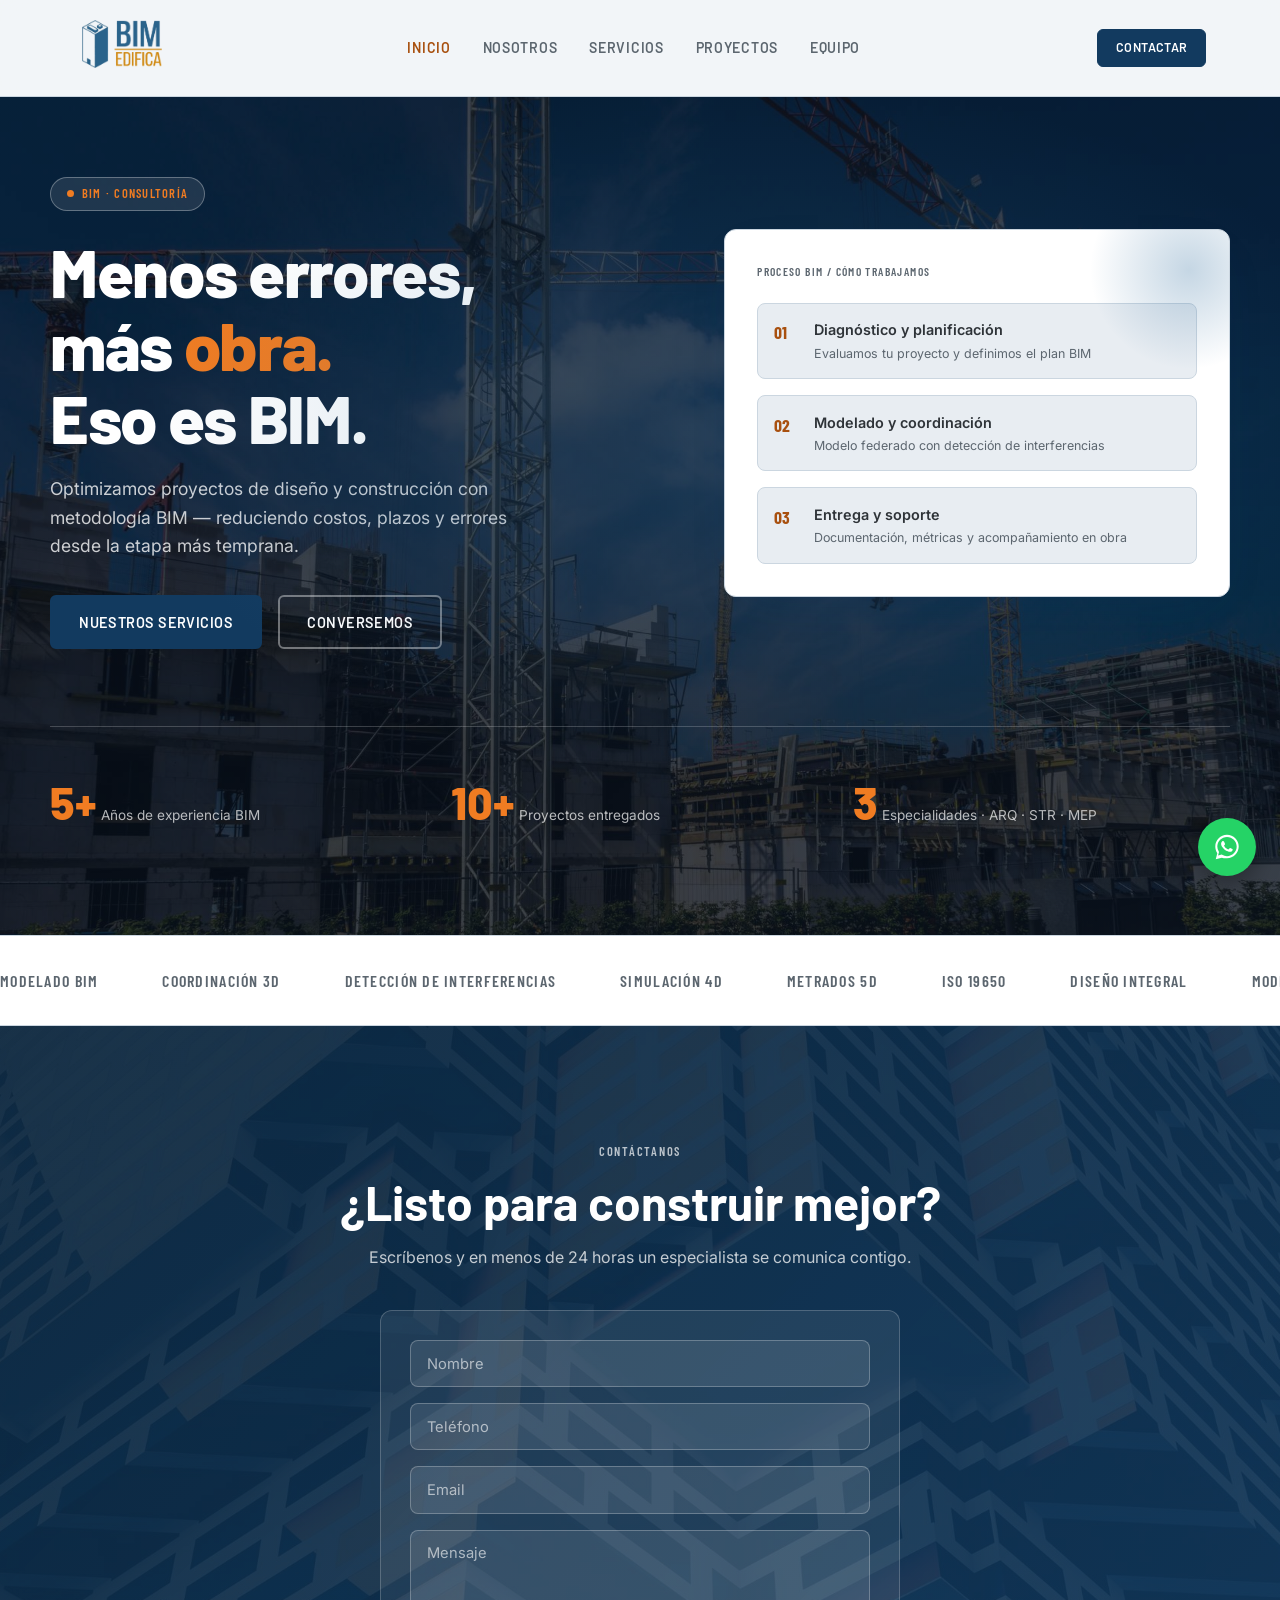
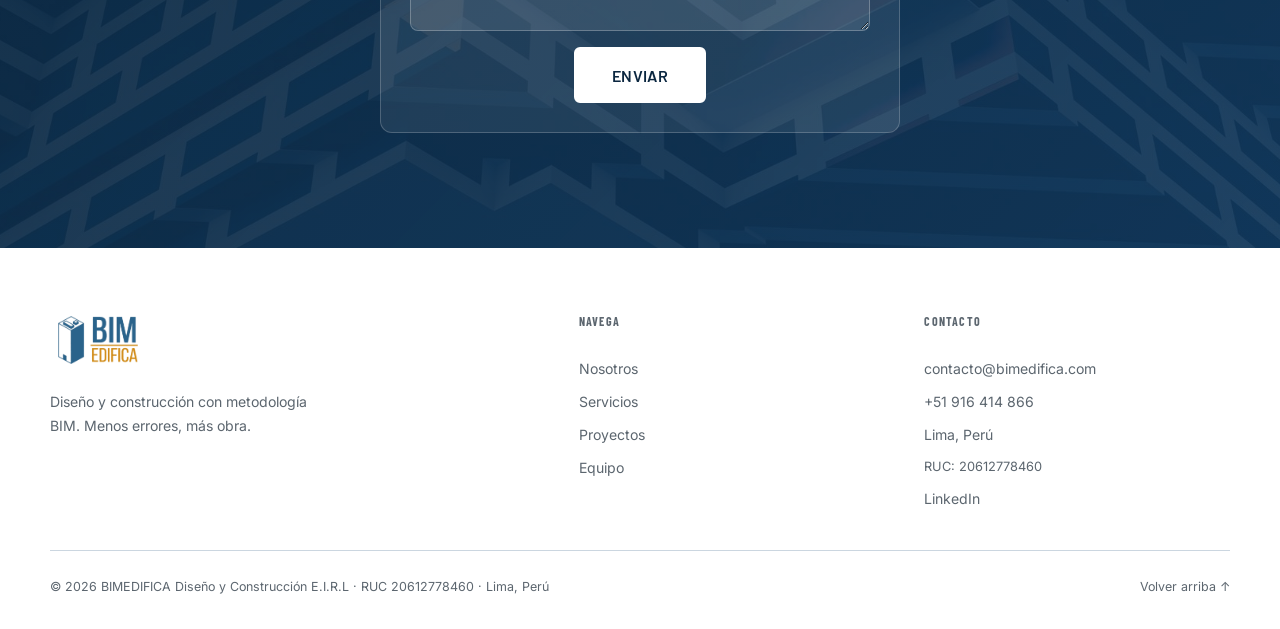
==== commit 6317b901: "correo y anti espam correo y anti espam" ====
--- a/index.html
+++ b/index.html
@@ -126,10 +126,10 @@
     <h2>¿Listo para construir mejor?</h2>
     <p class="cta__text">Escríbenos y en menos de 24 horas un especialista se comunica contigo.</p>
     <div class="cta__grid">
-      <form class="cta__form" action="https://formsubmit.co/jfsuarezq@gmail.com" method="POST">
+      <form class="cta__form" action="https://formsubmit.co/contacto@bimedifica.com" method="POST">
         <input type="hidden" name="_subject" value="Nuevo contacto desde BIMEDIFICA">
         <input type="hidden" name="_template" value="table">
-        <input type="hidden" name="_captcha" value="false">
+        <input type="text" name="_honey" style="display:none" tabindex="-1" autocomplete="off">
         <input type="text" name="Nombre" placeholder="Nombre" required>
         <input type="tel" name="Teléfono" placeholder="Teléfono" required>
         <input type="email" name="Email" placeholder="Email" required>
@@ -158,7 +158,7 @@
     </div>
     <div class="footer__col">
       <h4>Contacto</h4>
-      <a href="mailto:jfsuarezq@gmail.com">jfsuarezq@gmail.com</a>
+      <a href="mailto:contacto@bimedifica.com">contacto@bimedifica.com</a>
       <a href="tel:+51916414866">+51 916 414 866</a>
       <a href="#">Lima, Perú</a>
       <span style="color:var(--text-muted);font-size:.8rem;">RUC: 20612778460</span>
